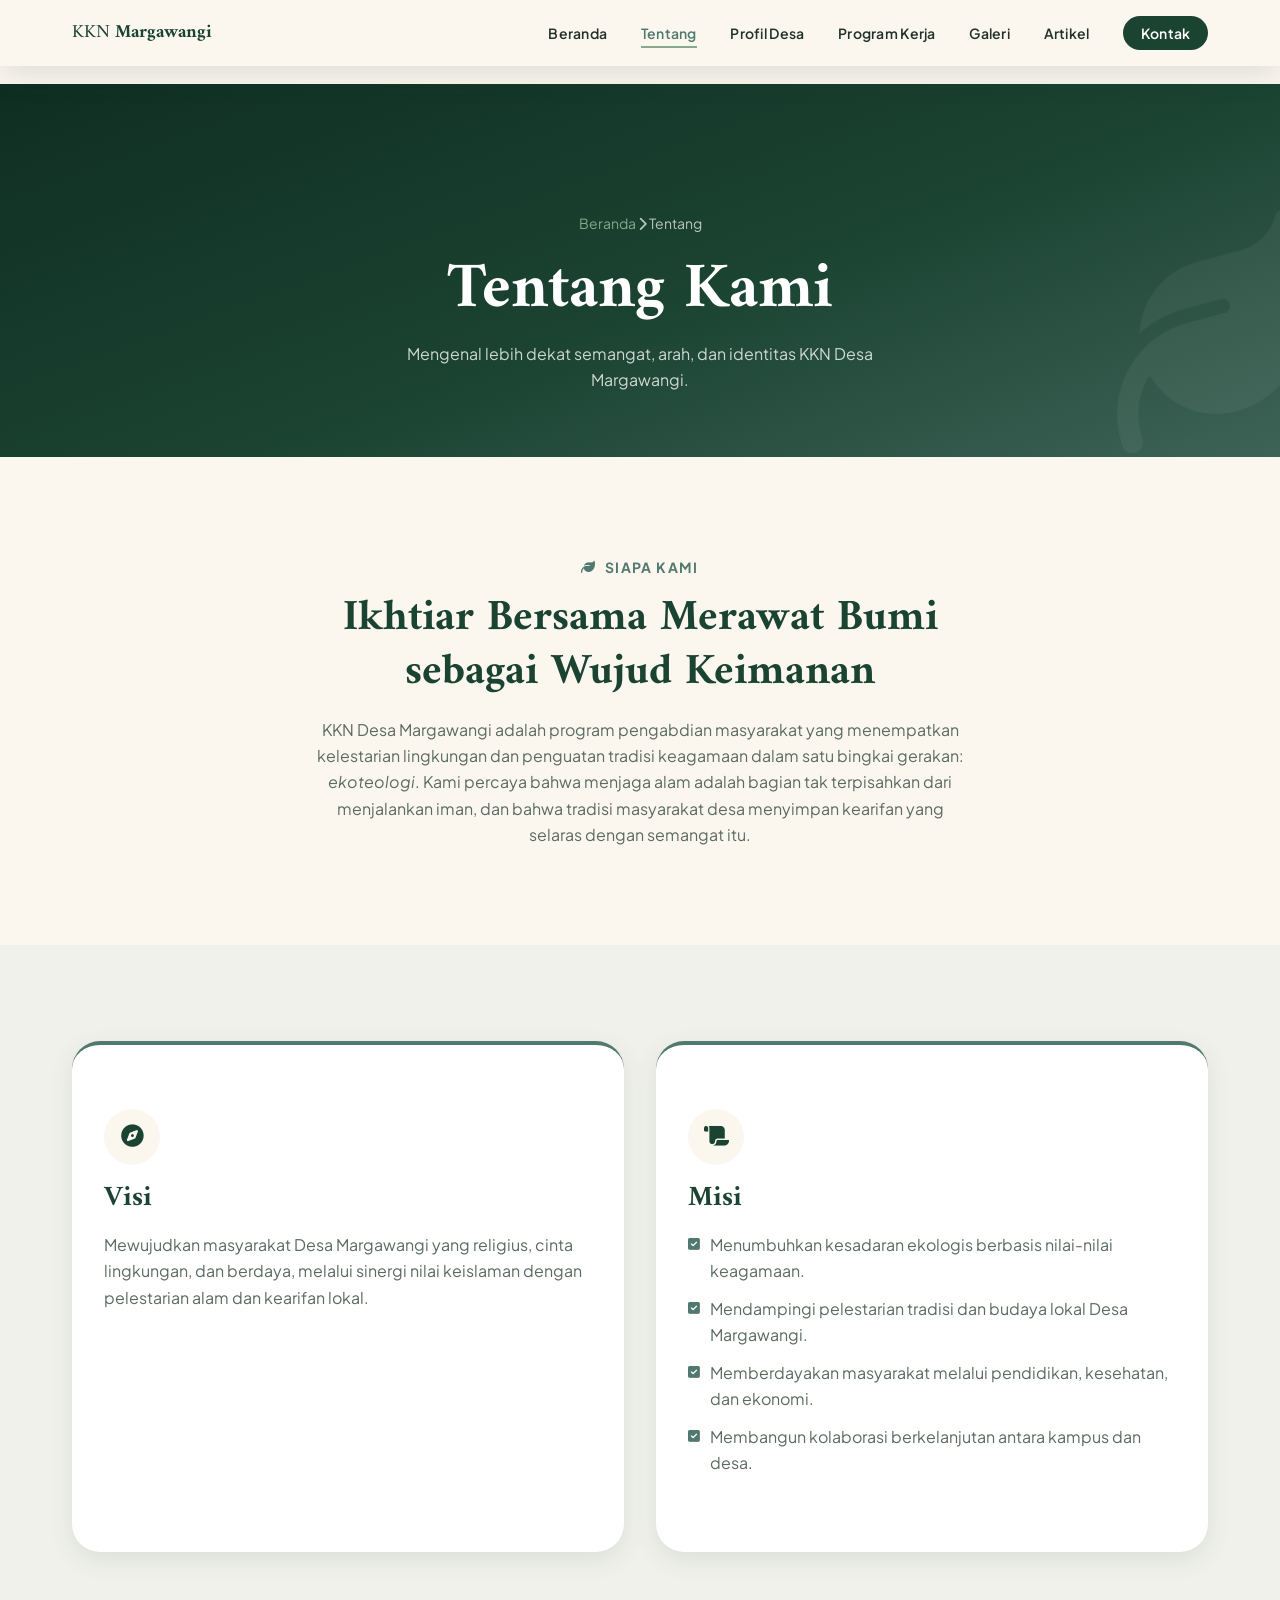
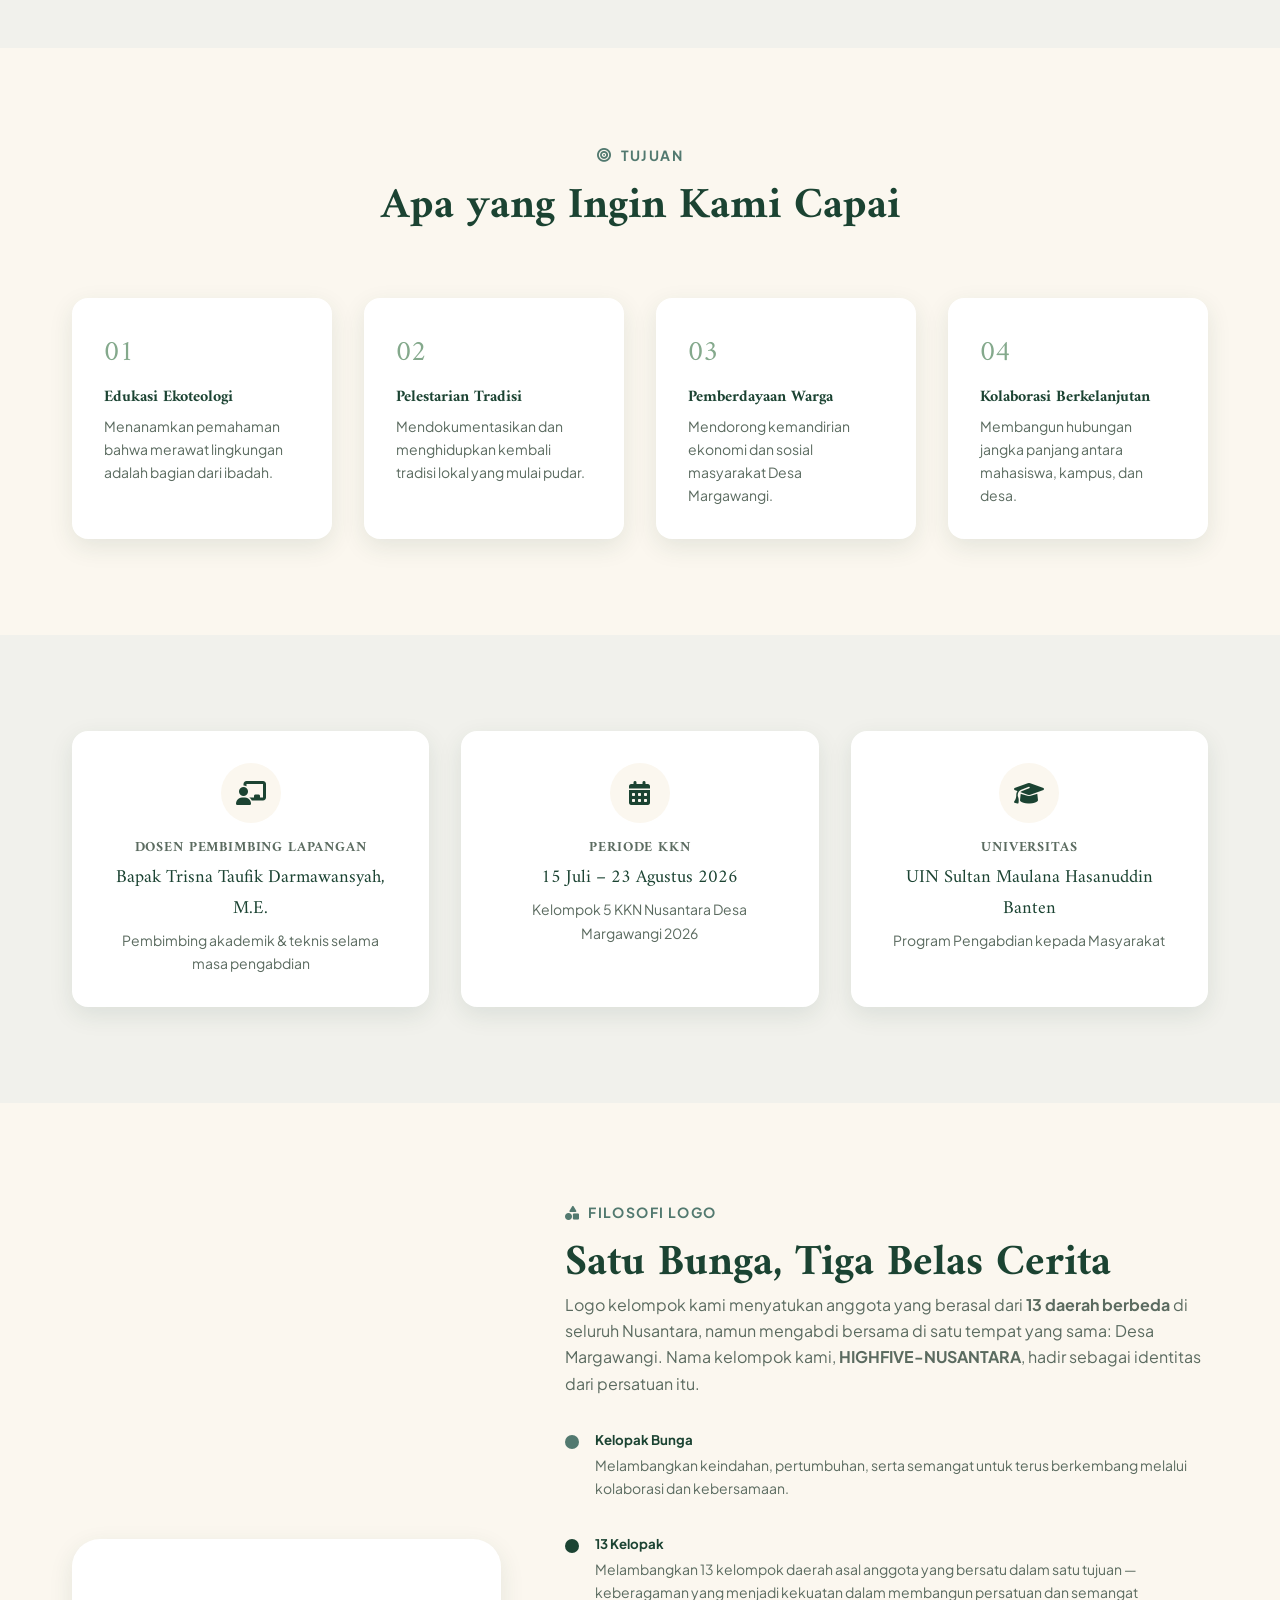
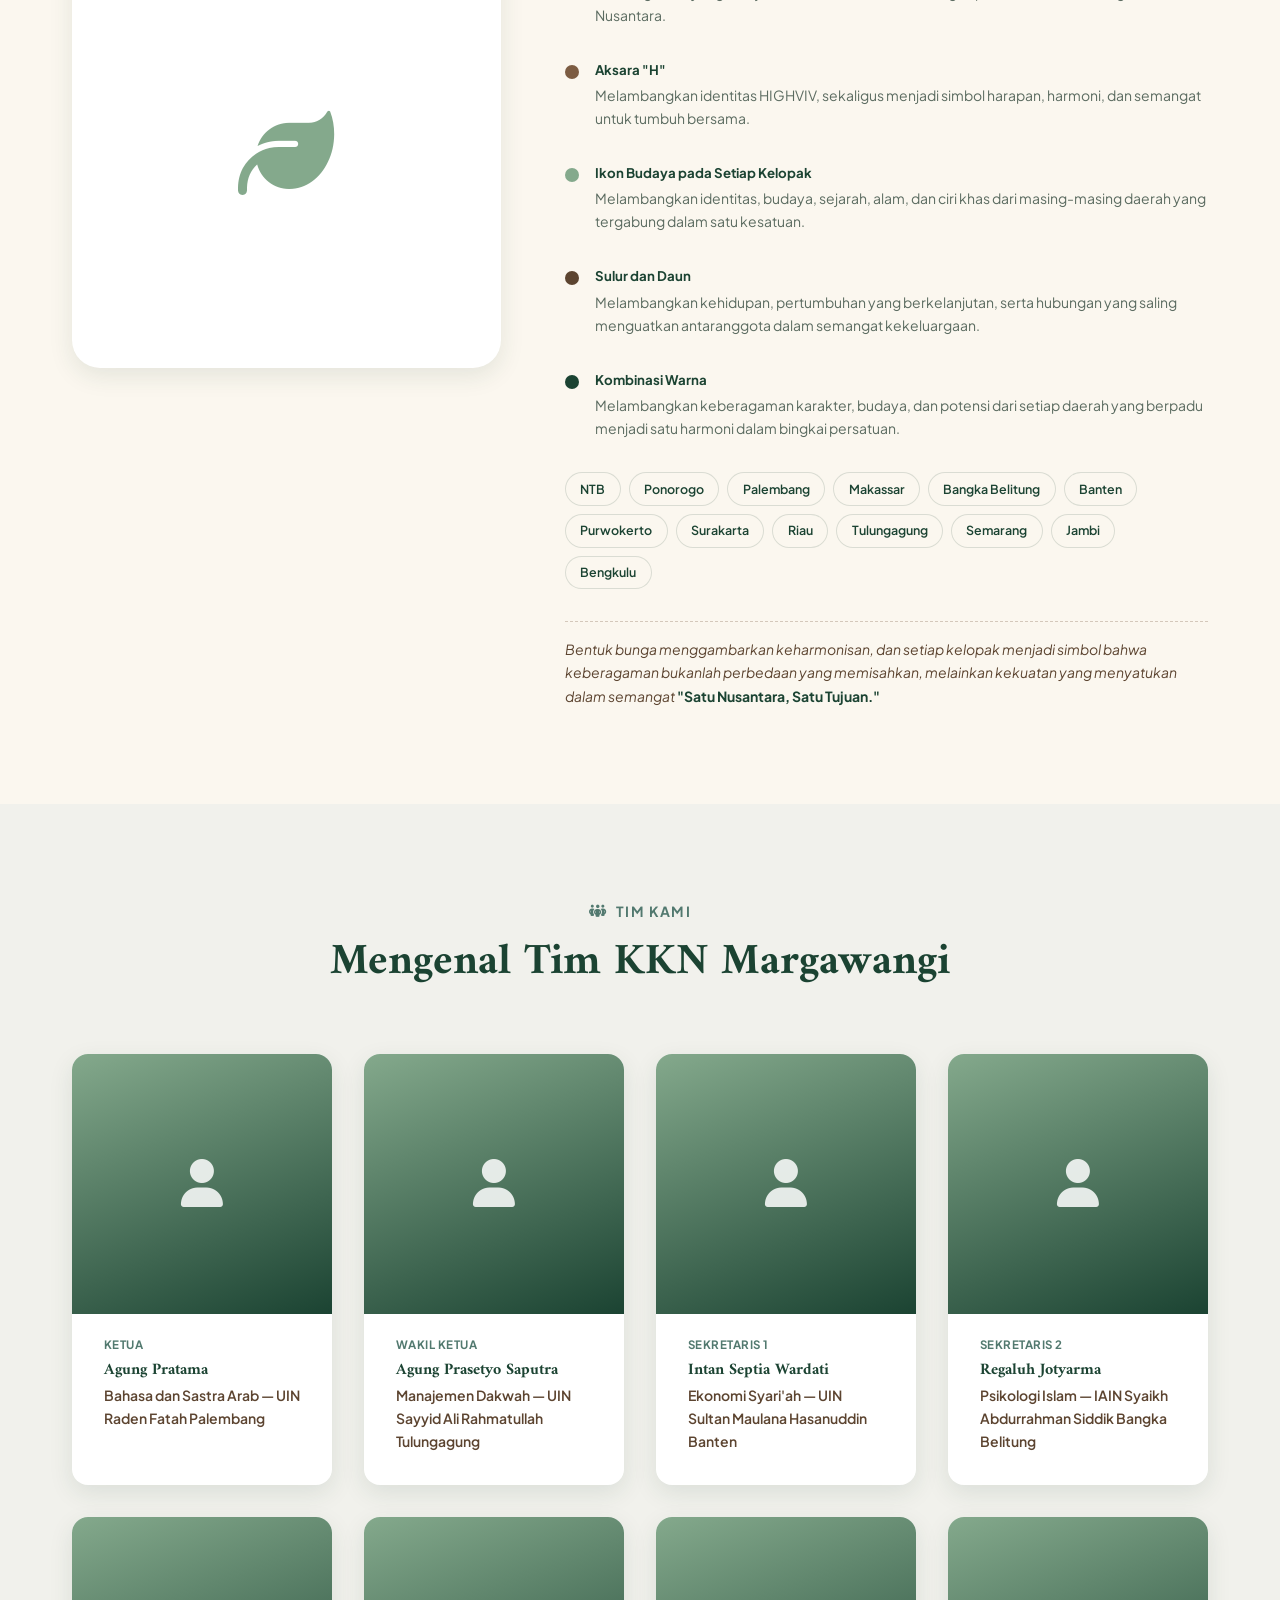
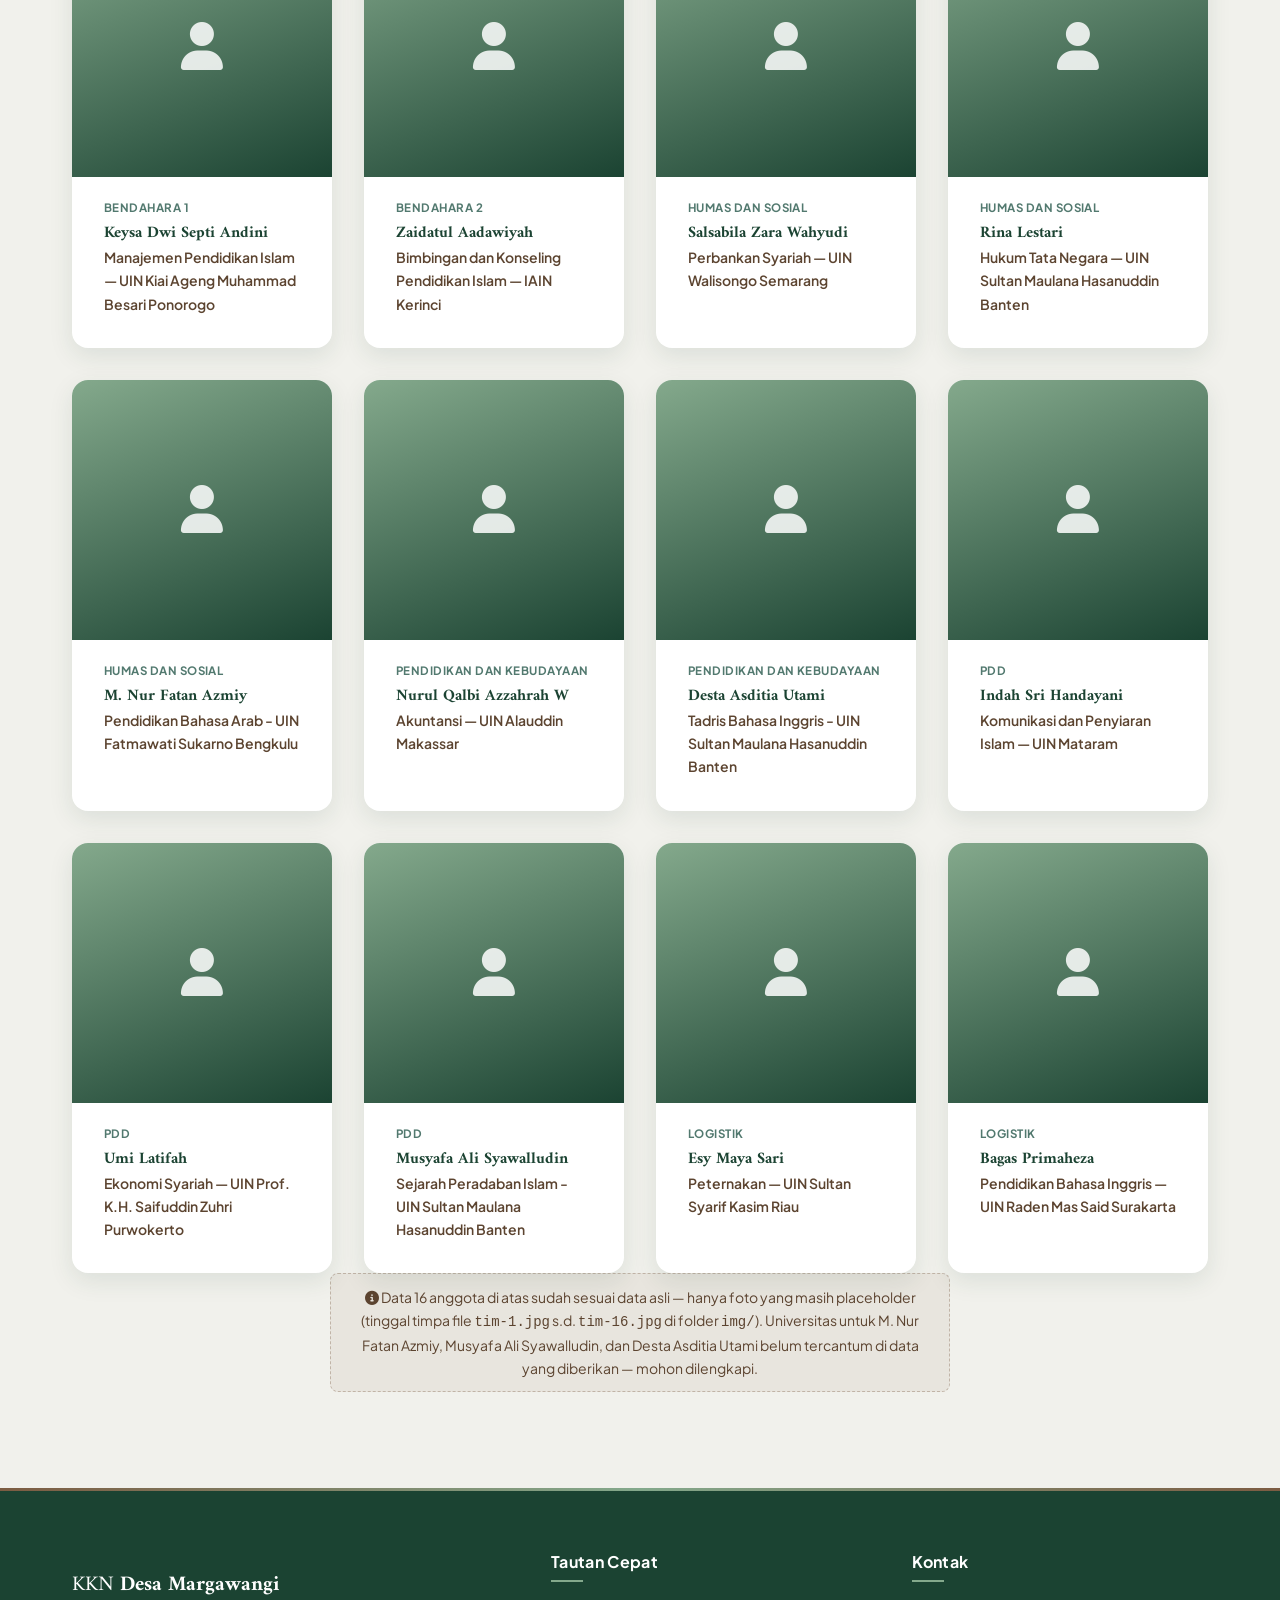
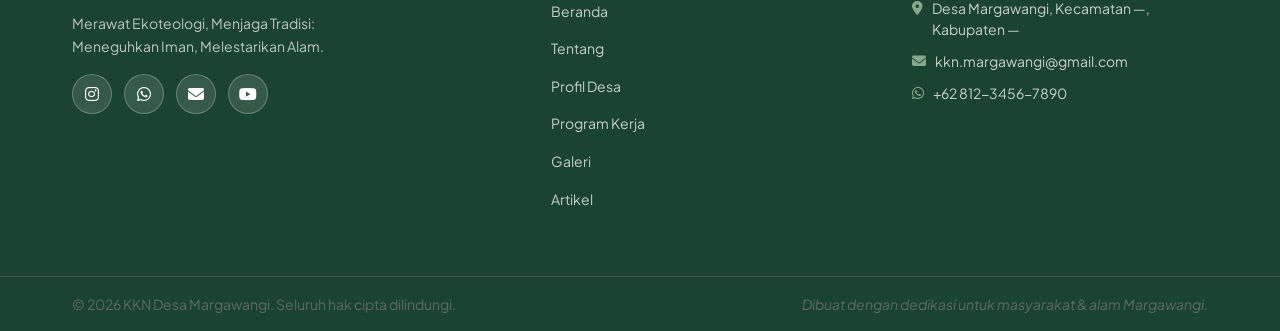
==== about.html @ 8a96709f "Update about.html" ====
<!DOCTYPE html>
<html lang="id">
<head>
  <meta charset="UTF-8">
  <meta name="viewport" content="width=device-width, initial-scale=1.0">
  <title>Tentang Kami | KKN Desa Margawangi</title>
  <meta name="description" content="Visi, misi, tujuan, dosen pembimbing, dan filosofi logo KKN Desa Margawangi.">

  <meta name="robots" content="index, follow">
  <link rel="canonical" href="https://username.github.io/kkn-margawangi/about.html">

  <!-- Open Graph / Facebook -->
  <meta property="og:type" content="website">
  <meta property="og:url" content="https://username.github.io/kkn-margawangi/about.html">
  <meta property="og:title" content="Tentang Kami | KKN Desa Margawangi">
  <meta property="og:description" content="Visi, misi, tujuan, dosen pembimbing, dan filosofi logo KKN Desa Margawangi.">
  <meta property="og:image" content="https://username.github.io/kkn-margawangi/img/hero-bg.jpg">
  <meta property="og:locale" content="id_ID">

  <!-- Twitter Card -->
  <meta name="twitter:card" content="summary_large_image">
  <meta name="twitter:title" content="Tentang Kami | KKN Desa Margawangi">
  <meta name="twitter:description" content="Visi, misi, tujuan, dosen pembimbing, dan filosofi logo KKN Desa Margawangi.">
  <meta name="twitter:image" content="https://username.github.io/kkn-margawangi/img/hero-bg.jpg">

  <link rel="icon" type="image/png" href="img/favicon.png">

  <!-- Google Fonts -->
  <link rel="preconnect" href="https://fonts.googleapis.com">
  <link rel="preconnect" href="https://fonts.gstatic.com" crossorigin>
  <link href="https://fonts.googleapis.com/css2?family=Amiri:ital,wght@0,400;0,700;1,400&family=Plus+Jakarta+Sans:wght@400;500;600;700;800&display=swap" rel="stylesheet">

  <!-- Font Awesome -->
  <link rel="stylesheet" href="https://cdnjs.cloudflare.com/ajax/libs/font-awesome/6.5.1/css/all.min.css">

  <!-- Stylesheet Utama -->
  <link rel="stylesheet" href="css/style.css">
  <link rel="stylesheet" href="css/responsive.css">
  <link rel="stylesheet" href="css/animation.css">
</head>
<body>

  <!-- Progress bar tipis di bagian atas, menunjukkan posisi scroll -->
  <div id="scrollProgress"></div>

  <a href="#main-content" class="skip-link">Lewati ke konten utama</a>

  <!-- Preloader: tampil sesaat saat halaman pertama kali dimuat -->
  <div id="preloader" class="preloader" aria-hidden="true">
    <span class="preloader-leaf"><i class="fa-solid fa-leaf" aria-hidden="true"></i></span>
  </div>

    <header id="navbar" class="navbar">
    <div class="container navbar-inner">

      <a href="index.html" class="navbar-brand" aria-label="Beranda KKN Desa Margawangi">
        <img src="img/logo-kkn.png" alt="" class="navbar-logo" onerror="this.style.display='none'">
        <span class="navbar-brand-text">KKN <strong>Margawangi</strong></span>
      </a>

      <nav class="navbar-nav" id="navbarNav" aria-label="Navigasi utama">
        <ul>
          <li><a href="index.html" class="nav-link" data-page="index">Beranda</a></li>
          <li><a href="about.html" class="nav-link" data-page="about">Tentang</a></li>
          <li><a href="profile-desa.html" class="nav-link" data-page="profile-desa">Profil Desa</a></li>
          <li><a href="program-kerja.html" class="nav-link" data-page="program-kerja">Program Kerja</a></li>
          <li><a href="galeri.html" class="nav-link" data-page="galeri">Galeri</a></li>
          <li><a href="artikel.html" class="nav-link" data-page="artikel">Artikel</a></li>
          <li><a href="kontak.html" class="nav-link nav-link-cta" data-page="kontak">Kontak</a></li>
        </ul>
      </nav>

      <button class="navbar-toggle" id="navbarToggle" aria-label="Buka menu navigasi" aria-expanded="false" aria-controls="navbarNav">
        <span></span><span></span><span></span>
      </button>

    </div>
  </header>

  <main class="site-main" id="main-content">

    <!-- ===================================================== -->
    <!-- PAGE BANNER                                            -->
    <!-- ===================================================== -->
    <section class="page-banner">
      <div class="container">
        <p class="page-breadcrumb anim-fade-in">
          <a href="index.html">Beranda</a> <i class="fa-solid fa-chevron-right" aria-hidden="true"></i> Tentang
        </p>
        <h1 class="page-title anim-slide-up delay-1">Tentang Kami</h1>
        <p class="page-subtitle anim-slide-up delay-2">
          Mengenal lebih dekat semangat, arah, dan identitas KKN Desa Margawangi.
        </p>
      </div>
    </section>

    <!-- ===================================================== -->
    <!-- PENGANTAR                                              -->
    <!-- ===================================================== -->
    <section class="about-intro">
      <div class="container about-intro-inner">
        <p class="eyebrow anim-fade-in"><i class="fa-solid fa-leaf" aria-hidden="true"></i> Siapa Kami</p>
        <h2 class="anim-slide-up delay-1">
          Ikhtiar Bersama Merawat Bumi sebagai Wujud Keimanan
        </h2>
        <p class="anim-slide-up delay-2">
          KKN Desa Margawangi adalah program pengabdian masyarakat yang menempatkan
          kelestarian lingkungan dan penguatan tradisi keagamaan dalam satu bingkai
          gerakan: <em>ekoteologi</em>. Kami percaya bahwa menjaga alam adalah bagian
          tak terpisahkan dari menjalankan iman, dan bahwa tradisi masyarakat desa
          menyimpan kearifan yang selaras dengan semangat itu.
        </p>
      </div>
    </section>

    <!-- ===================================================== -->
    <!-- VISI & MISI                                            -->
    <!-- ===================================================== -->
    <section class="section-alt">
      <div class="container">
        <div class="vismi-grid">

          <article class="vismi-card anim-slide-up">
            <div class="vismi-icon"><i class="fa-solid fa-compass" aria-hidden="true"></i></div>
            <h3>Visi</h3>
            <p>
              Mewujudkan masyarakat Desa Margawangi yang religius, cinta lingkungan,
              dan berdaya, melalui sinergi nilai keislaman dengan pelestarian alam
              dan kearifan lokal.
            </p>
          </article>

          <article class="vismi-card anim-slide-up delay-1">
            <div class="vismi-icon"><i class="fa-solid fa-scroll" aria-hidden="true"></i></div>
            <h3>Misi</h3>
            <ul class="vismi-list">
              <li>Menumbuhkan kesadaran ekologis berbasis nilai-nilai keagamaan.</li>
              <li>Mendampingi pelestarian tradisi dan budaya lokal Desa Margawangi.</li>
              <li>Memberdayakan masyarakat melalui pendidikan, kesehatan, dan ekonomi.</li>
              <li>Membangun kolaborasi berkelanjutan antara kampus dan desa.</li>
            </ul>
          </article>

        </div>
      </div>
    </section>

    <!-- ===================================================== -->
    <!-- TUJUAN                                                 -->
    <!-- ===================================================== -->
    <section>
      <div class="container">
        <p class="eyebrow anim-fade-in center"><i class="fa-solid fa-bullseye" aria-hidden="true"></i> Tujuan</p>
        <h2 class="section-title-center anim-slide-up delay-1">Apa yang Ingin Kami Capai</h2>

        <div class="tujuan-grid">
          <div class="tujuan-card anim-slide-up">
            <span class="tujuan-number">01</span>
            <h4>Edukasi Ekoteologi</h4>
            <p>Menanamkan pemahaman bahwa merawat lingkungan adalah bagian dari ibadah.</p>
          </div>
          <div class="tujuan-card anim-slide-up delay-1">
            <span class="tujuan-number">02</span>
            <h4>Pelestarian Tradisi</h4>
            <p>Mendokumentasikan dan menghidupkan kembali tradisi lokal yang mulai pudar.</p>
          </div>
          <div class="tujuan-card anim-slide-up delay-2">
            <span class="tujuan-number">03</span>
            <h4>Pemberdayaan Warga</h4>
            <p>Mendorong kemandirian ekonomi dan sosial masyarakat Desa Margawangi.</p>
          </div>
          <div class="tujuan-card anim-slide-up delay-3">
            <span class="tujuan-number">04</span>
            <h4>Kolaborasi Berkelanjutan</h4>
            <p>Membangun hubungan jangka panjang antara mahasiswa, kampus, dan desa.</p>
          </div>
        </div>
      </div>
    </section>

    <!-- ===================================================== -->
    <!-- INFO: DOSEN PEMBIMBING, PERIODE, UNIVERSITAS           -->
    <!-- ===================================================== -->
    <section class="section-alt">
      <div class="container">
        <div class="info-grid">

          <div class="info-card anim-slide-up">
            <div class="info-icon"><i class="fa-solid fa-chalkboard-user" aria-hidden="true"></i></div>
            <h4>Dosen Pembimbing Lapangan</h4>
            <p class="info-value">Bapak Trisna Taufik Darmawansyah, M.E.</p>
            <p class="info-caption">Pembimbing akademik &amp; teknis selama masa pengabdian</p>
          </div>

          <div class="info-card anim-slide-up delay-1">
            <div class="info-icon"><i class="fa-solid fa-calendar-days" aria-hidden="true"></i></div>
            <h4>Periode KKN</h4>
            <p class="info-value">15 Juli – 23 Agustus 2026</p>
            <p class="info-caption">Kelompok 5 KKN Nusantara Desa Margawangi 2026</p>
          </div>

          <div class="info-card anim-slide-up delay-2">
            <div class="info-icon"><i class="fa-solid fa-graduation-cap" aria-hidden="true"></i></div>
            <h4>Universitas</h4>
            <p class="info-value">UIN Sultan Maulana Hasanuddin Banten</p>
            <p class="info-caption">Program Pengabdian kepada Masyarakat</p>
          </div>

        </div>
      </div>
    </section>

    <!-- ===================================================== -->
    <!-- FILOSOFI LOGO                                          -->
    <!-- ===================================================== -->
    <section class="logo-philosophy">
      <div class="container logo-philosophy-inner">

        <div class="logo-philosophy-image anim-slide-right">
          <img src="img/logo-kkn.png" alt="Logo HIGHVIV — KKN Desa Margawangi" loading="lazy" decoding="async" onerror="this.parentElement.classList.add('logo-fallback')">
        </div>

        <div class="logo-philosophy-text anim-slide-left">
          <p class="eyebrow"><i class="fa-solid fa-shapes" aria-hidden="true"></i> Filosofi Logo</p>
          <h2>Satu Bunga, Tiga Belas Cerita</h2>
          <p>
            Logo kelompok kami menyatukan anggota yang berasal dari <strong>13 daerah berbeda</strong>
            di seluruh Nusantara, namun mengabdi bersama di satu tempat yang sama: Desa Margawangi.
            Nama kelompok kami, <strong>HIGHFIVE-NUSANTARA</strong>, hadir sebagai identitas dari persatuan itu.
          </p>

          <ul class="philosophy-list">
            <li>
              <span class="philosophy-dot" style="background-color:var(--color-leaf-green)"></span>
              <div>
                <h5>Kelopak Bunga</h5>
                <p>Melambangkan keindahan, pertumbuhan, serta semangat untuk terus berkembang melalui kolaborasi dan kebersamaan.</p>
              </div>
            </li>
            <li>
              <span class="philosophy-dot" style="background-color:var(--color-dark-green)"></span>
              <div>
                <h5>13 Kelopak</h5>
                <p>Melambangkan 13 kelompok daerah asal anggota yang bersatu dalam satu tujuan — keberagaman yang menjadi kekuatan dalam membangun persatuan dan semangat Nusantara.</p>
              </div>
            </li>
            <li>
              <span class="philosophy-dot" style="background-color:var(--color-wood-brown)"></span>
              <div>
                <h5>Aksara "H"</h5>
                <p>Melambangkan identitas HIGHVIV, sekaligus menjadi simbol harapan, harmoni, dan semangat untuk tumbuh bersama.</p>
              </div>
            </li>
            <li>
              <span class="philosophy-dot" style="background-color:var(--color-leaf-green-light)"></span>
              <div>
                <h5>Ikon Budaya pada Setiap Kelopak</h5>
                <p>Melambangkan identitas, budaya, sejarah, alam, dan ciri khas dari masing-masing daerah yang tergabung dalam satu kesatuan.</p>
              </div>
            </li>
            <li>
              <span class="philosophy-dot" style="background-color:var(--color-wood-brown-dark)"></span>
              <div>
                <h5>Sulur dan Daun</h5>
                <p>Melambangkan kehidupan, pertumbuhan yang berkelanjutan, serta hubungan yang saling menguatkan antaranggota dalam semangat kekeluargaan.</p>
              </div>
            </li>
            <li>
              <span class="philosophy-dot" style="background-color:var(--color-dark-green)"></span>
              <div>
                <h5>Kombinasi Warna</h5>
                <p>Melambangkan keberagaman karakter, budaya, dan potensi dari setiap daerah yang berpadu menjadi satu harmoni dalam bingkai persatuan.</p>
              </div>
            </li>
          </ul>

          <div class="origin-tags">
            <span class="origin-tag">NTB</span>
            <span class="origin-tag">Ponorogo</span>
            <span class="origin-tag">Palembang</span>
            <span class="origin-tag">Makassar</span>
            <span class="origin-tag">Bangka Belitung</span>
            <span class="origin-tag">Banten</span>
            <span class="origin-tag">Purwokerto</span>
            <span class="origin-tag">Surakarta</span>
            <span class="origin-tag">Riau</span>
            <span class="origin-tag">Tulungagung</span>
            <span class="origin-tag">Semarang</span>
            <span class="origin-tag">Jambi</span>
            <span class="origin-tag">Bengkulu</span>
          </div>

          <p class="philosophy-closing">
            Bentuk bunga menggambarkan keharmonisan, dan setiap kelopak menjadi simbol bahwa
            keberagaman bukanlah perbedaan yang memisahkan, melainkan kekuatan yang menyatukan
            dalam semangat <em>"Satu Nusantara, Satu Tujuan."</em>
          </p>
        </div>

      </div>
    </section>

    <!-- ===================================================== -->
    <!-- TIM KKN                                                -->
    <!-- ===================================================== -->
    <section class="section-alt">
      <div class="container">
        <p class="eyebrow center anim-fade-in"><i class="fa-solid fa-people-group" aria-hidden="true"></i> Tim Kami</p>
        <h2 class="section-title-center anim-slide-up delay-1">Mengenal Tim KKN Margawangi</h2>

        <div class="team-grid">

          <div class="team-card anim-slide-up">
            <div class="team-photo img-fallback">
              <img src="img/tim-1.jpg" alt="Agung Pratama" loading="lazy" decoding="async" onerror="this.parentElement.classList.add('img-fallback')">
              <div class="team-overlay">
                <div class="team-social">
                  <a href="https://instagram.com/prtm2_" target="_blank" rel="noopener" aria-label="Instagram Agung Pratama"><i class="fa-brands fa-instagram" aria-hidden="true"></i></a>
                  <a href="https://www.linkedin.com/in/agung-pratama-a5104a30b?utm_source=share_via&utm_content=profile&utm_medium=member_android" target="_blank" rel="noopener" aria-label="LinkedIn Agung Pratama"><i class="fa-brands fa-linkedin-in" aria-hidden="true"></i></a>
                </div>
              </div>
            </div>
            <div class="team-info">
              <span class="team-division">Ketua</span>
              <h4>Agung Pratama</h4>
              <p class="team-prodi">Bahasa dan Sastra Arab — UIN Raden Fatah Palembang</p>
            </div>
          </div>

          <div class="team-card anim-slide-up delay-1">
            <div class="team-photo img-fallback">
              <img src="img/tim-2.jpg" alt="Agung Prasetyo Saputra" loading="lazy" decoding="async" onerror="this.parentElement.classList.add('img-fallback')">
              <div class="team-overlay">
                <div class="team-social">
                  <a href="https://www.instagram.com/agung.saputraaa_" target="_blank" rel="noopener" aria-label="Instagram Agung Prasetyo Saputra"><i class="fa-brands fa-instagram" aria-hidden="true"></i></a>
                </div>
              </div>
            </div>
            <div class="team-info">
              <span class="team-division">Wakil Ketua</span>
              <h4>Agung Prasetyo Saputra</h4>
              <p class="team-prodi">Manajemen Dakwah — UIN Sayyid Ali Rahmatullah Tulungagung</p>
            </div>
          </div>

          <div class="team-card anim-slide-up delay-2">
            <div class="team-photo img-fallback">
              <img src="img/tim-3.jpg" alt="Intan Septia Wardati" loading="lazy" decoding="async" onerror="this.parentElement.classList.add('img-fallback')">
              <div class="team-overlay">
                <div class="team-social">
                  <a href="https://www.instagram.com/wrdt_spp" target="_blank" rel="noopener" aria-label="Instagram Intan Septia Wardati"><i class="fa-brands fa-instagram" aria-hidden="true"></i></a>
                  <a href="https://www.linkedin.com/in/intan-septia-wardati-066b572a2?utm_source=share_via&utm_content=profile&utm_medium=member_android" target="_blank" rel="noopener" aria-label="LinkedIn Intan Septia Wardati"><i class="fa-brands fa-linkedin-in" aria-hidden="true"></i></a>
                </div>
              </div>
            </div>
            <div class="team-info">
              <span class="team-division">Sekretaris 1</span>
              <h4>Intan Septia Wardati</h4>
              <p class="team-prodi">Ekonomi Syari&#39;ah — UIN Sultan Maulana Hasanuddin Banten</p>
            </div>
          </div>

          <div class="team-card anim-slide-up delay-3">
            <div class="team-photo img-fallback">
              <img src="img/tim-4.jpg" alt="Regaluh Jotyarma" loading="lazy" decoding="async" onerror="this.parentElement.classList.add('img-fallback')">
              <div class="team-overlay">
                <div class="team-social">
                  <a href="https://instagram.com/regaaluh_" target="_blank" rel="noopener" aria-label="Instagram Regaluh Jotyarma"><i class="fa-brands fa-instagram" aria-hidden="true"></i></a>
                </div>
              </div>
            </div>
            <div class="team-info">
              <span class="team-division">Sekretaris 2</span>
              <h4>Regaluh Jotyarma</h4>
              <p class="team-prodi">Psikologi Islam — IAIN Syaikh Abdurrahman Siddik Bangka Belitung</p>
            </div>
          </div>

          <div class="team-card anim-slide-up delay-4">
            <div class="team-photo img-fallback">
              <img src="img/tim-5.jpg" alt="Keysa Dwi Septi Andini" loading="lazy" decoding="async" onerror="this.parentElement.classList.add('img-fallback')">
              <div class="team-overlay">
                <div class="team-social">
                  <a href="https://www.instagram.com/keysa_dwi" target="_blank" rel="noopener" aria-label="Instagram Keysa Dwi Septi Andini"><i class="fa-brands fa-instagram" aria-hidden="true"></i></a>
                </div>
              </div>
            </div>
            <div class="team-info">
              <span class="team-division">Bendahara 1</span>
              <h4>Keysa Dwi Septi Andini</h4>
              <p class="team-prodi">Manajemen Pendidikan Islam — UIN Kiai Ageng Muhammad Besari Ponorogo</p>
            </div>
          </div>

          <div class="team-card anim-slide-up delay-5">
            <div class="team-photo img-fallback">
              <img src="img/tim-6.jpg" alt="Zaidatul Aadawiyah" loading="lazy" decoding="async" onerror="this.parentElement.classList.add('img-fallback')">
              <div class="team-overlay">
                <div class="team-social">
                  <a href="https://www.instagram.com/zai_adwy" target="_blank" rel="noopener" aria-label="Instagram Zaidatul Aadawiyah"><i class="fa-brands fa-instagram" aria-hidden="true"></i></a>
                </div>
              </div>
            </div>
            <div class="team-info">
              <span class="team-division">Bendahara 2</span>
              <h4>Zaidatul Aadawiyah</h4>
              <p class="team-prodi">Bimbingan dan Konseling Pendidikan Islam — IAIN Kerinci</p>
            </div>
          </div>

          <div class="team-card anim-slide-up">
            <div class="team-photo img-fallback">
              <img src="img/tim-7.jpg" alt="Salsabila Zara Wahyudi" loading="lazy" decoding="async" onerror="this.parentElement.classList.add('img-fallback')">
              <div class="team-overlay">
                <div class="team-social">
                  <a href="https://www.instagram.com/salsbl__zaara" target="_blank" rel="noopener" aria-label="Instagram Salsabila Zara Wahyudi"><i class="fa-brands fa-instagram" aria-hidden="true"></i></a>
                </div>
              </div>
            </div>
            <div class="team-info">
              <span class="team-division">Humas dan Sosial</span>
              <h4>Salsabila Zara Wahyudi</h4>
              <p class="team-prodi">Perbankan Syariah — UIN Walisongo Semarang</p>
            </div>
          </div>

          <div class="team-card anim-slide-up delay-1">
            <div class="team-photo img-fallback">
              <img src="img/tim-8.jpg" alt="Rina Lestari" loading="lazy" decoding="async" onerror="this.parentElement.classList.add('img-fallback')">
              <div class="team-overlay">
                <div class="team-social">
                  <a href="https://www.instagram.com/_rlestarii" target="_blank" rel="noopener" aria-label="Instagram Rina Lestari"><i class="fa-brands fa-instagram" aria-hidden="true"></i></a>
                </div>
              </div>
            </div>
            <div class="team-info">
              <span class="team-division">Humas dan Sosial</span>
              <h4>Rina Lestari</h4>
              <p class="team-prodi">Hukum Tata Negara — UIN Sultan Maulana Hasanuddin Banten</p>
            </div>
          </div>

          <div class="team-card anim-slide-up delay-2">
            <div class="team-photo img-fallback">
              <img src="img/tim-9.jpg" alt="M. Nur Fatan Azmiy" loading="lazy" decoding="async" onerror="this.parentElement.classList.add('img-fallback')">
              <div class="team-overlay">
                <div class="team-social">
                  <a href="https://www.instagram.com/azmiyyoungs_" target="_blank" rel="noopener" aria-label="Instagram M. Nur Fatan Azmiy"><i class="fa-brands fa-instagram" aria-hidden="true"></i></a>
                </div>
              </div>
            </div>
            <div class="team-info">
              <span class="team-division">Humas dan Sosial</span>
              <h4>M. Nur Fatan Azmiy</h4>
              <p class="team-prodi">Pendidikan Bahasa Arab - UIN Fatmawati Sukarno Bengkulu</span></p>
            </div>
          </div>

          <div class="team-card anim-slide-up delay-3">
            <div class="team-photo img-fallback">
              <img src="img/tim-10.jpg" alt="Nurul Qalbi Azzahrah W" loading="lazy" decoding="async" onerror="this.parentElement.classList.add('img-fallback')">
              <div class="team-overlay">
                <div class="team-social">
                  <a href="https://www.instagram.com/nurulqalbiazh" target="_blank" rel="noopener" aria-label="Instagram Nurul Qalbi Azzahrah W"><i class="fa-brands fa-instagram" aria-hidden="true"></i></a>
                </div>
              </div>
            </div>
            <div class="team-info">
              <span class="team-division">Pendidikan dan Kebudayaan</span>
              <h4>Nurul Qalbi Azzahrah W</h4>
              <p class="team-prodi">Akuntansi — UIN Alauddin Makassar</p>
            </div>
          </div>

          <div class="team-card anim-slide-up delay-4">
            <div class="team-photo img-fallback">
              <img src="img/tim-11.jpg" alt="Desta Asditia Utami" loading="lazy" decoding="async" onerror="this.parentElement.classList.add('img-fallback')">
              <div class="team-overlay">
                <div class="team-social">
                  <a href="https://www.instagram.com/dstaasdtiaa_" target="_blank" rel="noopener" aria-label="Instagram Desta Asditia Utami"><i class="fa-brands fa-instagram" aria-hidden="true"></i></a>
                </div>
              </div>
            </div>
            <div class="team-info">
              <span class="team-division">Pendidikan dan Kebudayaan</span>
              <h4>Desta Asditia Utami</h4>
              <p class="team-prodi">Tadris Bahasa Inggris - UIN Sultan Maulana Hasanuddin Banten</span></p>
            </div>
          </div>

          <div class="team-card anim-slide-up delay-5">
            <div class="team-photo img-fallback">
              <img src="img/tim-12.jpg" alt="Indah Sri Handayani" loading="lazy" decoding="async" onerror="this.parentElement.classList.add('img-fallback')">
              <div class="team-overlay">
                <div class="team-social">
                  <a href="https://www.instagram.com/1ndahh_nya" target="_blank" rel="noopener" aria-label="Instagram Indah Sri Handayani"><i class="fa-brands fa-instagram" aria-hidden="true"></i></a>
                </div>
              </div>
            </div>
            <div class="team-info">
              <span class="team-division">PDD</span>
              <h4>Indah Sri Handayani</h4>
              <p class="team-prodi">Komunikasi dan Penyiaran Islam — UIN Mataram</p>
            </div>
          </div>

          <div class="team-card anim-slide-up">
            <div class="team-photo img-fallback">
              <img src="img/tim-13.jpg" alt="Umi Latifah" loading="lazy" decoding="async" onerror="this.parentElement.classList.add('img-fallback')">
              <div class="team-overlay">
                <div class="team-social">
                  <a href="https://www.instagram.com/umiceriaa" target="_blank" rel="noopener" aria-label="Instagram Umi Latifah"><i class="fa-brands fa-instagram" aria-hidden="true"></i></a>
                </div>
              </div>
            </div>
            <div class="team-info">
              <span class="team-division">PDD</span>
              <h4>Umi Latifah</h4>
              <p class="team-prodi">Ekonomi Syariah — UIN Prof. K.H. Saifuddin Zuhri Purwokerto</p>
            </div>
          </div>

          <div class="team-card anim-slide-up delay-1">
            <div class="team-photo img-fallback">
              <img src="img/tim-14.jpg" alt="Musyafa Ali Syawalludin" loading="lazy" decoding="async" onerror="this.parentElement.classList.add('img-fallback')">
              <div class="team-overlay">
                <div class="team-social">
                  <a href="https://instagram.com/musyafaalii" target="_blank" rel="noopener" aria-label="Instagram Musyafa Ali Syawalludin"><i class="fa-brands fa-instagram" aria-hidden="true"></i></a>
                </div>
              </div>
            </div>
            <div class="team-info">
              <span class="team-division">PDD</span>
              <h4>Musyafa Ali Syawalludin</h4>
              <p class="team-prodi">Sejarah Peradaban Islam - UIN Sultan Maulana Hasanuddin Banten</p>
            </div>
          </div>

          <div class="team-card anim-slide-up delay-2">
            <div class="team-photo img-fallback">
              <img src="img/tim-15.jpg" alt="Esy Maya Sari" loading="lazy" decoding="async" onerror="this.parentElement.classList.add('img-fallback')">
              <div class="team-overlay">
                <div class="team-social">
                  <a href="https://www.instagram.com/esymaya_" target="_blank" rel="noopener" aria-label="Instagram Esy Maya Sari"><i class="fa-brands fa-instagram" aria-hidden="true"></i></a>
                </div>
              </div>
            </div>
            <div class="team-info">
              <span class="team-division">Logistik</span>
              <h4>Esy Maya Sari</h4>
              <p class="team-prodi">Peternakan — UIN Sultan Syarif Kasim Riau</p>
            </div>
          </div>

          <div class="team-card anim-slide-up delay-3">
            <div class="team-photo img-fallback">
              <img src="img/tim-16.jpg" alt="Bagas Primaheza" loading="lazy" decoding="async" onerror="this.parentElement.classList.add('img-fallback')">
              <div class="team-overlay">
                <div class="team-social">
                  <a href="https://www.linkedin.com/in/bagas-primaheza-683b0a3a0?utm_source=share_via&utm_content=profile&utm_medium=member_android" target="_blank" rel="noopener" aria-label="LinkedIn Bagas Primaheza"><i class="fa-brands fa-linkedin-in" aria-hidden="true"></i></a>
                </div>
              </div>
            </div>
            <div class="team-info">
              <span class="team-division">Logistik</span>
              <h4>Bagas Primaheza</h4>
              <p class="team-prodi">Pendidikan Bahasa Inggris — UIN Raden Mas Said Surakarta</p>
            </div>
          </div>

        </div>

        <p class="text-note center">
          <i class="fa-solid fa-circle-info" aria-hidden="true"></i>
          Data 16 anggota di atas sudah sesuai data asli — hanya foto yang masih placeholder (tinggal timpa file <code>tim-1.jpg</code> s.d. <code>tim-16.jpg</code> di folder <code>img/</code>). Universitas untuk M. Nur Fatan Azmiy, Musyafa Ali Syawalludin, dan Desta Asditia Utami belum tercantum di data yang diberikan — mohon dilengkapi.
        </p>
      </div>
    </section>

  </main>

    <footer id="site-footer" class="site-footer">
    <div class="footer-top container">

      <div class="footer-brand">
        <div class="footer-brand-logos">
          <img src="img/logo-kkn.png" alt="" class="footer-logo" onerror="this.style.display='none'">
          <img src="img/logo-universitas.png" alt="" class="footer-logo" onerror="this.style.display='none'">
        </div>
        <p class="footer-brand-text">KKN <strong>Desa Margawangi</strong></p>
        <p class="footer-tagline">
          Merawat Ekoteologi, Menjaga Tradisi: Meneguhkan Iman, Melestarikan Alam.
        </p>
        <div class="footer-social">
          <a href="https://instagram.com/kkn.margawangi" target="_blank" rel="noopener" aria-label="Instagram KKN Margawangi">
            <i class="fa-brands fa-instagram" aria-hidden="true"></i>
          </a>
          <a href="https://wa.me/6281234567890" target="_blank" rel="noopener" aria-label="WhatsApp KKN Margawangi">
            <i class="fa-brands fa-whatsapp" aria-hidden="true"></i>
          </a>
          <a href="mailto:kkn.margawangi@gmail.com" aria-label="Email KKN Margawangi">
            <i class="fa-solid fa-envelope" aria-hidden="true"></i>
          </a>
          <a href="https://youtube.com/@kknmargawangi" target="_blank" rel="noopener" aria-label="YouTube KKN Margawangi">
            <i class="fa-brands fa-youtube" aria-hidden="true"></i>
          </a>
        </div>
      </div>

      <nav class="footer-links" aria-label="Tautan cepat">
        <h4>Tautan Cepat</h4>
        <ul>
          <li><a href="index.html">Beranda</a></li>
          <li><a href="about.html">Tentang</a></li>
          <li><a href="profile-desa.html">Profil Desa</a></li>
          <li><a href="program-kerja.html">Program Kerja</a></li>
          <li><a href="galeri.html">Galeri</a></li>
          <li><a href="artikel.html">Artikel</a></li>
        </ul>
      </nav>

      <div class="footer-contact">
        <h4>Kontak</h4>
        <ul>
          <li><i class="fa-solid fa-location-dot" aria-hidden="true"></i> Desa Margawangi, Kecamatan —, Kabupaten —</li>
          <li><i class="fa-solid fa-envelope" aria-hidden="true"></i> kkn.margawangi@gmail.com</li>
          <li><i class="fa-brands fa-whatsapp" aria-hidden="true"></i> +62 812-3456-7890</li>
        </ul>
      </div>

    </div>

    <div class="footer-bottom">
      <div class="container footer-bottom-inner">
        <p>&copy; <span id="currentYear"></span> KKN Desa Margawangi. Seluruh hak cipta dilindungi.</p>
        <p class="footer-credit">Dibuat dengan dedikasi untuk masyarakat &amp; alam Margawangi.</p>
      </div>
    </div>
  </footer>

  <button id="backToTop" aria-label="Kembali ke atas" title="Kembali ke atas">
    <i class="fa-solid fa-arrow-up"></i>
  </button>

  <script src="js/script.js"></script>
  <script src="js/gallery.js"></script>
  <script src="js/animation.js"></script>
</body>
</html>
---- css/style.css ----
/* =========================================================
   KKN DESA MARGAWANGI — STYLE.CSS (STYLESHEET UTAMA)
   Tema: "Merawat Ekoteologi, Menjaga Tradisi:
          Meneguhkan Iman, Melestarikan Alam"
   =========================================================
   Daftar Isi:
   1. Design Tokens (CSS Variables)
   2. CSS Reset & Base
   3. Tipografi Dasar
   4. Utilitas Umum (container, section, glassmorphism)
   5. Navbar (dasar — detail ditambahkan di tahap Navbar)
   6. Footer (dasar — detail ditambahkan di tahap Footer)
   7. Tombol Back To Top (dasar)
   8. Hero Section (Landing Page)
   9. Page Banner & Komponen Bersama
   10. Halaman Tentang
   11. Halaman Profil Desa
   12. Halaman Program Kerja
   13. Tim KKN
   14. Halaman Galeri & Lightbox
   15. Halaman Artikel
   16. Halaman Kontak
   17. Statistik (Animated Counter) & Preloader
   18. Aksesibilitas & Optimasi
   ========================================================= */

/* ---------------------------------------------------------
   1. DESIGN TOKENS
   Palet warna terinspirasi alam pedesaan & nuansa islami:
   hijau hutan yang teduh, coklat kayu yang hangat, dan
   cream lembut sebagai napas di antara elemen.
   --------------------------------------------------------- */
:root {
  /* Warna Utama */
  --color-dark-green: #1B4332;   /* Hijau Tua — jangkar warna, teks & elemen kuat */
  --color-leaf-green: #52796F;   /* Hijau Daun — aksen sekunder, hover, ikon */
  --color-leaf-green-light: #84A98C; /* variasi lebih terang untuk aksen halus */
  --color-wood-brown: #7C5C42;   /* Coklat Kayu — aksen hangat, garis, ornamen */
  --color-wood-brown-dark: #5C4430;

  /* Warna Netral */
  --color-cream: #FBF7EF;        /* Cream — latar lembut */
  --color-white: #FFFFFF;
  --color-light-gray: #F1F1EC;   /* Abu-abu muda — latar section alternatif */
  --color-text: #223228;         /* teks utama, hijau gelap keabuan agar tidak "hitam pekat" */
  --color-text-muted: #5B6B60;

  /* Gradasi & Overlay (dipakai pada Hero, kartu, dsb.) */
  --gradient-hero: linear-gradient(180deg, rgba(11, 33, 24, 0.55) 0%, rgba(11, 33, 24, 0.85) 100%);
  --glass-bg: rgba(255, 255, 255, 0.12);
  --glass-border: rgba(255, 255, 255, 0.25);
  --glass-blur: blur(12px);

  /* Tipografi */
  --font-heading: 'Amiri', 'Georgia', serif;
  --font-body: 'Plus Jakarta Sans', 'Segoe UI', sans-serif;

  /* Skala Ukuran Font (type scale) */
  --fs-h1: clamp(2.4rem, 5vw, 4.2rem);
  --fs-h2: clamp(1.9rem, 3.4vw, 2.8rem);
  --fs-h3: clamp(1.4rem, 2.2vw, 1.8rem);
  --fs-body: 1rem;
  --fs-small: 0.875rem;

  /* Spacing */
  --space-xs: 0.5rem;
  --space-sm: 1rem;
  --space-md: 2rem;
  --space-lg: 4rem;
  --space-xl: 6rem;

  /* Radius & Bayangan */
  --radius-sm: 8px;
  --radius-md: 16px;
  --radius-lg: 28px;
  --shadow-soft: 0 10px 30px rgba(27, 67, 50, 0.12);
  --shadow-card: 0 8px 24px rgba(27, 67, 50, 0.10);

  /* Transisi */
  --transition-base: 0.35s cubic-bezier(0.4, 0, 0.2, 1);

  /* Lebar Kontainer */
  --container-width: 1200px;
}

/* ---------------------------------------------------------
   2. CSS RESET & BASE
   --------------------------------------------------------- */
*,
*::before,
*::after {
  margin: 0;
  padding: 0;
  box-sizing: border-box;
}

html {
  scroll-behavior: smooth;
  scroll-padding-top: 90px; /* mengimbangi navbar sticky saat anchor scroll */
}

body {
  font-family: var(--font-body);
  font-size: var(--fs-body);
  color: var(--color-text);
  background-color: var(--color-cream);
  line-height: 1.65;
  overflow-x: hidden;
  -webkit-font-smoothing: antialiased;
}

img {
  max-width: 100%;
  display: block;
}

a {
  text-decoration: none;
  color: inherit;
}

ul, ol {
  list-style: none;
}

button {
  font-family: inherit;
  cursor: pointer;
  border: none;
  background: none;
}

/* Aksesibilitas: fokus keyboard tetap terlihat jelas */
a:focus-visible,
button:focus-visible,
input:focus-visible,
textarea:focus-visible {
  outline: 3px solid var(--color-leaf-green);
  outline-offset: 3px;
}

/* Hormati preferensi pengguna yang mengurangi animasi */
@media (prefers-reduced-motion: reduce) {
  *,
  *::before,
  *::after {
    animation-duration: 0.001ms !important;
    animation-iteration-count: 1 !important;
    transition-duration: 0.001ms !important;
    scroll-behavior: auto !important;
  }
}

/* ---------------------------------------------------------
   3. TIPOGRAFI DASAR
   --------------------------------------------------------- */
h1, h2, h3, h4 {
  font-family: var(--font-heading);
  color: var(--color-dark-green);
  font-weight: 700;
  line-height: 1.25;
}

h1 { font-size: var(--fs-h1); }
h2 { font-size: var(--fs-h2); }
h3 { font-size: var(--fs-h3); }

p {
  color: var(--color-text-muted);
}

/* ---------------------------------------------------------
   4. UTILITAS UMUM
   --------------------------------------------------------- */
.container {
  width: 100%;
  max-width: var(--container-width);
  margin-inline: auto;
  padding-inline: var(--space-md);
}

section {
  padding-block: var(--space-xl);
}

.section-alt {
  background-color: var(--color-light-gray);
}

/* Navbar bersifat fixed, jadi halaman tanpa Hero (yang tidak
   full-screen di bawah navbar) butuh jarak dari atas supaya
   konten pertamanya tidak tertutup */
.site-main {
  padding-top: 84px;
}

.site-main.has-hero {
  padding-top: 0;
}

/* Kartu kaca (glassmorphism) — dipakai halus pada elemen tertentu
   seperti panel di atas Hero atau badge statistik */
.glass-panel {
  background: var(--glass-bg);
  border: 1px solid var(--glass-border);
  backdrop-filter: var(--glass-blur);
  -webkit-backdrop-filter: var(--glass-blur);
  border-radius: var(--radius-md);
}

.btn {
  display: inline-flex;
  align-items: center;
  gap: 0.5rem;
  padding: 0.9rem 2rem;
  border-radius: 999px;
  font-weight: 600;
  font-size: var(--fs-small);
  letter-spacing: 0.03em;
  transition: transform var(--transition-base), box-shadow var(--transition-base), background-color var(--transition-base);
}

.btn-primary {
  background-color: var(--color-dark-green);
  color: var(--color-white);
}

.btn-primary:hover {
  background-color: var(--color-leaf-green);
  transform: translateY(-3px);
  box-shadow: var(--shadow-soft);
}

.btn-outline {
  background-color: transparent;
  color: var(--color-white);
  border: 1.5px solid var(--color-white);
}

.btn-outline:hover {
  background-color: var(--color-white);
  color: var(--color-dark-green);
  transform: translateY(-3px);
}

/* ---------------------------------------------------------
   5. NAVBAR
   Dua mode tampilan:
   - .navbar.navbar-transparent  → dipakai di atas Hero saat
     halaman belum discroll: latar transparan, teks putih.
   - default (tanpa class di atas) → latar solid cream dengan
     bayangan halus, dipakai setelah discroll ATAU di semua
     halaman yang tidak memiliki Hero. Diatur oleh initNavbar()
     di js/script.js.
   --------------------------------------------------------- */
.navbar {
  position: fixed;
  top: 0;
  left: 0;
  width: 100%;
  z-index: 1000;
  background-color: rgba(251, 247, 239, 0.96);
  box-shadow: var(--shadow-soft);
  transition: background-color var(--transition-base), box-shadow var(--transition-base), padding var(--transition-base);
}

.navbar.navbar-transparent {
  background-color: transparent;
  box-shadow: none;
}

.navbar-inner {
  display: flex;
  align-items: center;
  justify-content: space-between;
  padding-block: 1.1rem;
  transition: padding var(--transition-base);
}

.navbar.navbar-scrolled .navbar-inner {
  padding-block: 0.7rem;
}

/* ---------- Brand / Logo ---------- */
.navbar-brand {
  display: flex;
  align-items: center;
  gap: 0.65rem;
}

.navbar-logo {
  height: 38px;
  width: auto;
}

.navbar-brand-text {
  font-family: var(--font-heading);
  font-size: 1.15rem;
  color: var(--color-dark-green);
  transition: color var(--transition-base);
}

.navbar-brand-text strong {
  font-weight: 700;
}

.navbar.navbar-transparent .navbar-brand-text {
  color: var(--color-white);
}

/* ---------- Menu (Desktop) ---------- */
.navbar-nav ul {
  display: flex;
  align-items: center;
  gap: 2.1rem;
}

.nav-link {
  position: relative;
  font-size: var(--fs-small);
  font-weight: 600;
  letter-spacing: 0.02em;
  color: var(--color-text);
  padding-block: 0.3rem;
  transition: color var(--transition-base);
}

.navbar.navbar-transparent .nav-link {
  color: var(--color-white);
}

/* Garis bawah animasi saat hover / aktif */
.nav-link::after {
  content: "";
  position: absolute;
  left: 0;
  bottom: -2px;
  width: 0;
  height: 2px;
  background-color: var(--color-leaf-green-light);
  transition: width var(--transition-base);
}

.nav-link:hover,
.nav-link.is-active {
  color: var(--color-leaf-green);
}

.navbar.navbar-transparent .nav-link:hover,
.navbar.navbar-transparent .nav-link.is-active {
  color: var(--color-leaf-green-light);
}

.nav-link:hover::after,
.nav-link.is-active::after {
  width: 100%;
}

/* Tombol Kontak dibuat menonjol sebagai CTA kecil */
.nav-link-cta {
  background-color: var(--color-dark-green);
  color: var(--color-white) !important;
  padding: 0.5rem 1.1rem;
  border-radius: 999px;
}

.nav-link-cta::after {
  display: none;
}

.nav-link-cta:hover {
  background-color: var(--color-leaf-green);
  color: var(--color-white) !important;
}

.navbar.navbar-transparent .nav-link-cta {
  background-color: rgba(255, 255, 255, 0.18);
  backdrop-filter: var(--glass-blur);
  -webkit-backdrop-filter: var(--glass-blur);
  border: 1px solid var(--glass-border);
}

/* ---------- Toggle Menu (Mobile) ---------- */
.navbar-toggle {
  display: none;
  flex-direction: column;
  justify-content: center;
  gap: 5px;
  width: 32px;
  height: 32px;
}

.navbar-toggle span {
  display: block;
  height: 2px;
  width: 100%;
  background-color: var(--color-dark-green);
  border-radius: 2px;
  transition: transform var(--transition-base), opacity var(--transition-base), background-color var(--transition-base);
}

.navbar.navbar-transparent .navbar-toggle span {
  background-color: var(--color-white);
}

.navbar-toggle.is-open span:nth-child(1) {
  transform: translateY(7px) rotate(45deg);
}

.navbar-toggle.is-open span:nth-child(2) {
  opacity: 0;
}

.navbar-toggle.is-open span:nth-child(3) {
  transform: translateY(-7px) rotate(-45deg);
}

/* ---------------------------------------------------------
   6. FOOTER
   --------------------------------------------------------- */
.site-footer {
  background-color: var(--color-dark-green);
  color: rgba(255, 255, 255, 0.82);
  position: relative;
  overflow: hidden;
}

/* Garis aksen tipis warna kayu di batas atas footer */
.site-footer::before {
  content: "";
  position: absolute;
  top: 0;
  left: 0;
  width: 100%;
  height: 3px;
  background: linear-gradient(90deg, var(--color-wood-brown), var(--color-leaf-green-light), var(--color-wood-brown));
}

.footer-top {
  display: grid;
  grid-template-columns: 1.4fr 1fr 1fr;
  gap: var(--space-lg);
  padding-block: var(--space-lg);
}

.footer-brand-logos {
  display: flex;
  align-items: center;
  gap: var(--space-sm);
  margin-bottom: var(--space-sm);
}

.footer-logo {
  height: 42px;
  width: auto;
  filter: brightness(0) invert(1); /* logo tampil putih di atas latar hijau tua */
  opacity: 0.92;
}

.footer-brand-text {
  font-family: var(--font-heading);
  font-size: 1.3rem;
  color: var(--color-white);
  margin-bottom: 0.6rem;
}

.footer-tagline {
  color: rgba(255, 255, 255, 0.7);
  max-width: 320px;
  margin-bottom: var(--space-sm);
  font-size: var(--fs-small);
}

.footer-social {
  display: flex;
  gap: 0.75rem;
}

.footer-social a {
  width: 40px;
  height: 40px;
  border-radius: 50%;
  display: flex;
  align-items: center;
  justify-content: center;
  background: var(--glass-bg);
  border: 1px solid var(--glass-border);
  backdrop-filter: var(--glass-blur);
  -webkit-backdrop-filter: var(--glass-blur);
  color: var(--color-white);
  transition: background-color var(--transition-base), transform var(--transition-base);
}

.footer-social a:hover {
  background-color: var(--color-leaf-green);
  transform: translateY(-3px);
}

.footer-links h4,
.footer-contact h4 {
  color: var(--color-white);
  font-family: var(--font-body);
  font-size: 1rem;
  font-weight: 700;
  letter-spacing: 0.02em;
  margin-bottom: var(--space-sm);
  position: relative;
  padding-bottom: 0.6rem;
}

.footer-links h4::after,
.footer-contact h4::after {
  content: "";
  position: absolute;
  left: 0;
  bottom: 0;
  width: 32px;
  height: 2px;
  background-color: var(--color-leaf-green-light);
}

.footer-links ul,
.footer-contact ul {
  display: flex;
  flex-direction: column;
  gap: 0.7rem;
}

.footer-links a {
  font-size: var(--fs-small);
  color: rgba(255, 255, 255, 0.75);
  transition: color var(--transition-base), padding-left var(--transition-base);
}

.footer-links a:hover {
  color: var(--color-leaf-green-light);
  padding-left: 4px;
}

.footer-contact li {
  display: flex;
  align-items: flex-start;
  gap: 0.6rem;
  font-size: var(--fs-small);
  color: rgba(255, 255, 255, 0.75);
  line-height: 1.5;
}

.footer-contact li i {
  color: var(--color-leaf-green-light);
  margin-top: 0.2rem;
}

.footer-bottom {
  border-top: 1px solid rgba(255, 255, 255, 0.12);
}

.footer-bottom-inner {
  display: flex;
  flex-wrap: wrap;
  align-items: center;
  justify-content: space-between;
  gap: 0.5rem;
  padding-block: var(--space-sm);
  font-size: var(--fs-small);
  color: rgba(255, 255, 255, 0.6);
}

.footer-credit {
  font-style: italic;
}

/* ---------------------------------------------------------
   7. TOMBOL BACK TO TOP — DASAR
   (Fungsi tampil/sembunyi saat scroll dibangun di tahap Animasi)
   --------------------------------------------------------- */
#backToTop {
  position: fixed;
  right: 1.5rem;
  bottom: 1.5rem;
  width: 46px;
  height: 46px;
  border-radius: 50%;
  background-color: var(--color-dark-green);
  color: var(--color-white);
  display: flex;
  align-items: center;
  justify-content: center;
  opacity: 0;
  visibility: hidden;
  transform: translateY(10px);
  transition: opacity var(--transition-base), transform var(--transition-base), background-color var(--transition-base);
  z-index: 999;
}

#backToTop.show {
  opacity: 1;
  visibility: visible;
  transform: translateY(0);
}

#backToTop:hover {
  background-color: var(--color-leaf-green);
}

/* ---------------------------------------------------------
   8. HERO SECTION (LANDING PAGE)
   --------------------------------------------------------- */
.hero {
  position: relative;
  min-height: 100svh; /* full screen, aman untuk browser mobile */
  display: flex;
  align-items: center;
  justify-content: center;
  overflow: hidden;
  padding-block: var(--space-xl);
  padding-inline: var(--space-md);
  text-align: center;
}

/* Latar: foto (jika ada) + gradasi hijau alami sebagai fallback
   sekaligus lapisan atmosfer di bawah foto */
.hero-bg {
  position: absolute;
  inset: 0;
  z-index: 0;
  background-image:
    url('../img/hero-bg.jpg'),
    radial-gradient(circle at 20% 15%, rgba(132, 169, 140, 0.35), transparent 55%),
    linear-gradient(160deg, #0F2E22 0%, #1B4332 45%, #2D5A45 100%);
  background-size: cover, cover, cover;
  background-position: center;
  background-repeat: no-repeat;
  transform: scale(1.05); /* ruang gerak halus untuk efek parallax */
  will-change: transform;
}

/* Overlay gradasi gelap agar teks tetap terbaca di atas foto apapun */
.hero-overlay {
  position: absolute;
  inset: 0;
  z-index: 1;
  background: var(--gradient-hero);
}

.hero-content {
  position: relative;
  z-index: 2;
  max-width: 780px;
  display: flex;
  flex-direction: column;
  align-items: center;
  color: var(--color-white);
}

.hero-logos {
  display: flex;
  align-items: center;
  gap: var(--space-sm);
  margin-bottom: var(--space-md);
}

.hero-logo {
  height: 56px;
  width: auto;
  filter: drop-shadow(0 2px 6px rgba(0, 0, 0, 0.35));
}

.hero-logo-divider {
  width: 1px;
  height: 32px;
  background-color: rgba(255, 255, 255, 0.4);
}

.hero-eyebrow {
  display: inline-flex;
  align-items: center;
  gap: 0.5rem;
  font-family: var(--font-body);
  font-weight: 600;
  font-size: var(--fs-small);
  letter-spacing: 0.12em;
  text-transform: uppercase;
  color: var(--color-leaf-green-light);
  margin-bottom: var(--space-sm);
}

.hero-title {
  color: var(--color-white);
  font-size: var(--fs-h1);
  margin-bottom: var(--space-sm);
}

.hero-title span {
  color: var(--color-leaf-green-light);
  font-style: italic;
}

.hero-subtitle {
  font-family: var(--font-heading);
  font-size: var(--fs-h3);
  font-style: italic;
  color: rgba(255, 255, 255, 0.92);
  margin-bottom: var(--space-sm);
}

.hero-desc {
  color: rgba(255, 255, 255, 0.82);
  max-width: 620px;
  margin-bottom: var(--space-md);
}

.hero-buttons {
  display: flex;
  flex-wrap: wrap;
  align-items: center;
  justify-content: center;
  gap: 1rem;
}

/* ---------- Scroll Indicator ---------- */
.scroll-indicator {
  position: absolute;
  left: 50%;
  bottom: var(--space-md);
  transform: translateX(-50%);
  z-index: 2;
  display: flex;
  flex-direction: column;
  align-items: center;
  gap: 0.5rem;
  color: rgba(255, 255, 255, 0.85);
}

.scroll-indicator-mouse {
  width: 26px;
  height: 42px;
  border: 2px solid rgba(255, 255, 255, 0.7);
  border-radius: 999px;
  display: flex;
  justify-content: center;
  padding-top: 6px;
}

.scroll-indicator-wheel {
  width: 4px;
  height: 8px;
  border-radius: 999px;
  background-color: var(--color-white);
  animation: scrollWheel 1.8s ease-in-out infinite;
}

.scroll-indicator-text {
  font-size: 0.7rem;
  letter-spacing: 0.15em;
  text-transform: uppercase;
}

@keyframes scrollWheel {
  0% { transform: translateY(0); opacity: 1; }
  60% { transform: translateY(12px); opacity: 0; }
  61% { transform: translateY(0); opacity: 0; }
  100% { transform: translateY(0); opacity: 1; }
}

/* ---------------------------------------------------------
   9. PAGE BANNER & KOMPONEN BERSAMA
   Dipakai di semua halaman selain Beranda sebagai pengganti
   Hero (lebih ringkas, tanpa foto full screen).
   --------------------------------------------------------- */
.page-banner {
  background: linear-gradient(160deg, #0F2E22 0%, var(--color-dark-green) 55%, var(--color-leaf-green) 130%);
  padding-block: calc(var(--space-xl) + 2rem) var(--space-lg);
  text-align: center;
  color: var(--color-white);
  position: relative;
  overflow: hidden;
}

.page-banner::after {
  content: "\f06c"; /* ikon leaf Font Awesome sebagai motif dekoratif raksasa */
  font-family: "Font Awesome 6 Free";
  font-weight: 900;
  position: absolute;
  right: -40px;
  bottom: -60px;
  font-size: 14rem;
  color: rgba(255, 255, 255, 0.05);
  transform: rotate(-15deg);
}

.page-breadcrumb {
  font-size: var(--fs-small);
  color: rgba(255, 255, 255, 0.7);
  margin-bottom: var(--space-sm);
}

.page-breadcrumb a {
  color: var(--color-leaf-green-light);
}

.page-breadcrumb a:hover {
  text-decoration: underline;
}

.page-title {
  color: var(--color-white);
  margin-bottom: 0.6rem;
}

.page-subtitle {
  color: rgba(255, 255, 255, 0.78);
  max-width: 560px;
  margin-inline: auto;
}

/* Label kecil huruf besar dengan ikon, dipakai sebelum judul section */
.eyebrow {
  display: inline-flex;
  align-items: center;
  gap: 0.5rem;
  font-weight: 700;
  font-size: var(--fs-small);
  letter-spacing: 0.1em;
  text-transform: uppercase;
  color: var(--color-leaf-green);
  margin-bottom: 0.8rem;
}

.eyebrow.center {
  display: flex;
  justify-content: center;
  width: 100%;
}

.section-title-center {
  text-align: center;
  max-width: 640px;
  margin-inline: auto;
  margin-bottom: var(--space-lg);
}

/* ---------------------------------------------------------
   10. HALAMAN TENTANG
   --------------------------------------------------------- */
.about-intro {
  text-align: center;
}

.about-intro-inner {
  max-width: 720px;
  margin-inline: auto;
}

.about-intro h2 {
  margin-bottom: var(--space-sm);
}

/* ---------- Visi & Misi ---------- */
.vismi-grid {
  display: grid;
  grid-template-columns: 1fr 1fr;
  gap: var(--space-md);
}

.vismi-card {
  background-color: var(--color-white);
  border-radius: var(--radius-lg);
  padding: var(--space-lg) var(--space-md);
  box-shadow: var(--shadow-card);
  border-top: 4px solid var(--color-leaf-green);
}

.vismi-icon {
  width: 56px;
  height: 56px;
  border-radius: 50%;
  background-color: var(--color-cream);
  color: var(--color-dark-green);
  display: flex;
  align-items: center;
  justify-content: center;
  font-size: 1.4rem;
  margin-bottom: var(--space-sm);
}

.vismi-card h3 {
  margin-bottom: var(--space-sm);
}

.vismi-list li {
  position: relative;
  padding-left: 1.4rem;
  margin-bottom: 0.7rem;
  color: var(--color-text-muted);
}

.vismi-list li::before {
  content: "\f14a"; /* check-square */
  font-family: "Font Awesome 6 Free";
  font-weight: 900;
  position: absolute;
  left: 0;
  top: 0.1rem;
  color: var(--color-leaf-green);
  font-size: 0.85rem;
}

/* ---------- Tujuan ---------- */
.tujuan-grid {
  display: grid;
  grid-template-columns: repeat(4, 1fr);
  gap: var(--space-md);
}

.tujuan-card {
  background-color: var(--color-white);
  border-radius: var(--radius-md);
  padding: var(--space-md);
  box-shadow: var(--shadow-card);
  transition: transform var(--transition-base), box-shadow var(--transition-base);
}

.tujuan-card:hover {
  transform: translateY(-6px);
  box-shadow: var(--shadow-soft);
}

.tujuan-number {
  display: block;
  font-family: var(--font-heading);
  font-size: 1.8rem;
  color: var(--color-leaf-green-light);
  margin-bottom: 0.6rem;
}

.tujuan-card h4 {
  margin-bottom: 0.5rem;
}

.tujuan-card p {
  font-size: var(--fs-small);
}

/* ---------- Info Grid (Dosen, Periode, Universitas) ---------- */
.info-grid {
  display: grid;
  grid-template-columns: repeat(3, 1fr);
  gap: var(--space-md);
}

.info-card {
  background-color: var(--color-white);
  border-radius: var(--radius-md);
  padding: var(--space-md);
  text-align: center;
  box-shadow: var(--shadow-card);
}

.info-icon {
  width: 60px;
  height: 60px;
  margin-inline: auto;
  border-radius: 50%;
  background-color: var(--color-cream);
  color: var(--color-dark-green);
  display: flex;
  align-items: center;
  justify-content: center;
  font-size: 1.5rem;
  margin-bottom: var(--space-sm);
}

.info-card h4 {
  font-size: var(--fs-small);
  text-transform: uppercase;
  letter-spacing: 0.06em;
  color: var(--color-text-muted);
  margin-bottom: 0.4rem;
}

.info-value {
  font-family: var(--font-heading);
  font-size: 1.15rem;
  color: var(--color-dark-green);
  margin-bottom: 0.3rem;
}

.info-caption {
  font-size: var(--fs-small);
}

/* ---------- Filosofi Logo ---------- */
.logo-philosophy-inner {
  display: grid;
  grid-template-columns: 0.8fr 1.2fr;
  gap: var(--space-lg);
  align-items: center;
}

.logo-philosophy-image {
  display: flex;
  align-items: center;
  justify-content: center;
  background-color: var(--color-white);
  border-radius: var(--radius-lg);
  padding: var(--space-lg);
  box-shadow: var(--shadow-card);
  aspect-ratio: 1 / 1;
}

.logo-philosophy-image img {
  max-height: 220px;
}

/* Jika logo belum diunggah, tampilkan ikon daun besar sebagai pengganti */
.logo-philosophy-image.logo-fallback::before {
  content: "\f06c";
  font-family: "Font Awesome 6 Free";
  font-weight: 900;
  font-size: 6rem;
  color: var(--color-leaf-green-light);
}

.logo-philosophy-image.logo-fallback img {
  display: none;
}

.philosophy-list li {
  display: flex;
  align-items: flex-start;
  gap: var(--space-sm);
  margin-top: var(--space-md);
}

.philosophy-dot {
  width: 14px;
  height: 14px;
  border-radius: 50%;
  margin-top: 6px;
  flex-shrink: 0;
}

.philosophy-list h5 {
  font-family: var(--font-body);
  font-weight: 700;
  color: var(--color-dark-green);
  margin-bottom: 0.2rem;
}

.philosophy-list p {
  font-size: var(--fs-small);
}

/* ---------- Tag Asal Daerah (13 daerah anggota) ---------- */
.origin-tags {
  display: flex;
  flex-wrap: wrap;
  gap: 0.5rem;
  margin-top: var(--space-md);
}

.origin-tag {
  display: inline-flex;
  align-items: center;
  background-color: var(--color-cream);
  color: var(--color-dark-green);
  border: 1px solid rgba(27, 67, 50, 0.15);
  border-radius: 999px;
  padding: 0.35rem 0.9rem;
  font-size: 0.78rem;
  font-weight: 600;
  transition: background-color var(--transition-base), color var(--transition-base);
}

.origin-tag:hover {
  background-color: var(--color-dark-green);
  color: var(--color-white);
}

.philosophy-closing {
  margin-top: var(--space-md);
  font-size: var(--fs-small);
  font-style: italic;
  color: var(--color-wood-brown-dark);
  border-top: 1px dashed rgba(124, 92, 66, 0.3);
  padding-top: var(--space-sm);
}

.philosophy-closing em {
  color: var(--color-dark-green);
  font-weight: 700;
  font-style: normal;
}

/* ---------------------------------------------------------
   11. HALAMAN PROFIL DESA
   --------------------------------------------------------- */

/* ---------- Layout Terbelah (Sejarah, Mata Pencaharian, dsb.) ---------- */
.split-layout {
  display: grid;
  grid-template-columns: 1fr 1.1fr;
  gap: var(--space-lg);
  align-items: center;
}

.split-layout.reverse {
  grid-template-columns: 1.1fr 1fr;
}

.split-layout.reverse .split-image {
  order: 2;
}

.split-image {
  border-radius: var(--radius-lg);
  overflow: hidden;
  box-shadow: var(--shadow-card);
  aspect-ratio: 4 / 3;
  background-color: var(--color-light-gray);
}

.split-image img {
  width: 100%;
  height: 100%;
  object-fit: cover;
}

/* Fallback natural jika foto belum diunggah: gradasi hijau + ikon */
.split-image.img-fallback,
.feature-card-img.img-fallback {
  position: relative;
  display: flex;
  align-items: center;
  justify-content: center;
  background: linear-gradient(160deg, var(--color-leaf-green-light), var(--color-dark-green));
}

.split-image.img-fallback img,
.feature-card-img.img-fallback img {
  display: none;
}

.split-image.img-fallback::before,
.feature-card-img.img-fallback::before {
  content: "\f1bb"; /* fa-tree */
  font-family: "Font Awesome 6 Free";
  font-weight: 900;
  font-size: 3.5rem;
  color: rgba(255, 255, 255, 0.85);
}

.split-text h2 {
  margin-bottom: var(--space-sm);
}

.split-text p {
  margin-bottom: var(--space-sm);
}

.text-note {
  font-size: var(--fs-small);
  color: var(--color-wood-brown-dark);
  background-color: rgba(124, 92, 66, 0.08);
  border-left: 3px solid var(--color-wood-brown);
  padding: 0.7rem 1rem;
  border-radius: var(--radius-sm);
}

.text-note.center {
  max-width: 620px;
  margin-inline: auto;
  text-align: center;
  border-left: none;
  border: 1px dashed rgba(124, 92, 66, 0.35);
}

/* ---------- Fact Grid (Geografis & Kependudukan) ---------- */
.fact-grid {
  display: grid;
  grid-template-columns: repeat(5, 1fr);
  gap: var(--space-sm);
  margin-bottom: var(--space-sm);
}

.fact-card {
  background-color: var(--color-white);
  border-radius: var(--radius-md);
  padding: var(--space-md) var(--space-sm);
  text-align: center;
  box-shadow: var(--shadow-card);
  display: flex;
  flex-direction: column;
  align-items: center;
  gap: 0.5rem;
}

.fact-card i {
  font-size: 1.6rem;
  color: var(--color-leaf-green);
}

.fact-value {
  font-family: var(--font-heading);
  font-size: 1.3rem;
  color: var(--color-dark-green);
}

.fact-label {
  font-size: 0.78rem;
  color: var(--color-text-muted);
}

/* ---------- Mata Pencaharian (Progress Bars) ---------- */
.livelihood-bars {
  display: flex;
  flex-direction: column;
  gap: var(--space-sm);
  margin-top: var(--space-md);
}

.livelihood-item {
  display: grid;
  grid-template-columns: 170px 1fr 44px;
  align-items: center;
  gap: 0.8rem;
}

.livelihood-label {
  display: flex;
  align-items: center;
  gap: 0.5rem;
  font-size: var(--fs-small);
  font-weight: 600;
  color: var(--color-text);
}

.livelihood-label i {
  color: var(--color-leaf-green);
  width: 18px;
}

.livelihood-track {
  height: 10px;
  border-radius: 999px;
  background-color: var(--color-light-gray);
  overflow: hidden;
}

.livelihood-fill {
  height: 100%;
  border-radius: 999px;
  background: linear-gradient(90deg, var(--color-leaf-green), var(--color-leaf-green-light));
}

.livelihood-percent {
  font-size: var(--fs-small);
  font-weight: 700;
  color: var(--color-dark-green);
  text-align: right;
}

/* ---------- Pendidikan ---------- */
.education-grid {
  display: grid;
  grid-template-columns: repeat(4, 1fr);
  gap: var(--space-md);
}

.education-card {
  background-color: var(--color-white);
  border-radius: var(--radius-md);
  padding: var(--space-md);
  text-align: center;
  box-shadow: var(--shadow-card);
}

.education-card i {
  font-size: 1.8rem;
  color: var(--color-dark-green);
  margin-bottom: 0.7rem;
}

.education-card h4 {
  font-size: 1rem;
  margin-bottom: 0.3rem;
}

.education-card p {
  font-size: var(--fs-small);
  color: var(--color-leaf-green);
  font-weight: 600;
}

/* ---------- Kartu Fitur (Potensi Wisata & UMKM) ---------- */
.card-grid {
  display: grid;
  grid-template-columns: repeat(3, 1fr);
  gap: var(--space-md);
}

.feature-card {
  background-color: var(--color-white);
  border-radius: var(--radius-md);
  overflow: hidden;
  box-shadow: var(--shadow-card);
  transition: transform var(--transition-base), box-shadow var(--transition-base);
}

.feature-card:hover {
  transform: translateY(-6px);
  box-shadow: var(--shadow-soft);
}

.feature-card-img {
  aspect-ratio: 4 / 3;
  background-color: var(--color-light-gray);
}

.feature-card-img img {
  width: 100%;
  height: 100%;
  object-fit: cover;
}

.feature-card-body {
  padding: var(--space-sm) var(--space-md) var(--space-md);
}

.feature-card-body h4 {
  margin-bottom: 0.4rem;
}

.feature-card-body p {
  font-size: var(--fs-small);
}

/* ---------- Tradisi & Budaya ---------- */
.culture-grid {
  display: grid;
  grid-template-columns: repeat(4, 1fr);
  gap: var(--space-md);
}

.culture-card {
  text-align: center;
  padding: var(--space-md);
  border-radius: var(--radius-md);
  background-color: var(--color-white);
  box-shadow: var(--shadow-card);
}

.culture-card i {
  font-size: 1.8rem;
  color: var(--color-wood-brown);
  margin-bottom: 0.7rem;
}

.culture-card h4 {
  margin-bottom: 0.4rem;
}

.culture-card p {
  font-size: var(--fs-small);
}

/* ---------- Tempat Ibadah ---------- */
.worship-grid {
  display: grid;
  grid-template-columns: repeat(3, 1fr);
  gap: var(--space-md);
}

.worship-card {
  display: flex;
  align-items: flex-start;
  gap: var(--space-sm);
  background-color: var(--color-white);
  padding: var(--space-md);
  border-radius: var(--radius-md);
  box-shadow: var(--shadow-card);
}

.worship-card i {
  font-size: 1.6rem;
  color: var(--color-dark-green);
  margin-top: 0.2rem;
}

.worship-card h4 {
  font-size: 1rem;
  margin-bottom: 0.3rem;
}

.worship-card p {
  font-size: var(--fs-small);
}

/* ---------- Peta Desa ---------- */
.map-embed {
  border-radius: var(--radius-lg);
  overflow: hidden;
  box-shadow: var(--shadow-card);
  line-height: 0;
  margin-bottom: var(--space-sm);
}

.map-embed iframe {
  display: block;
  filter: grayscale(15%) saturate(1.05);
}

/* ---------------------------------------------------------
   12. HALAMAN PROGRAM KERJA
   --------------------------------------------------------- */

/* ---------- Filter Kategori ---------- */
.program-filter-section {
  padding-block: var(--space-md) 0;
}

.program-filters {
  display: flex;
  flex-wrap: wrap;
  justify-content: center;
  gap: 0.6rem;
}

.filter-btn {
  padding: 0.55rem 1.2rem;
  border-radius: 999px;
  border: 1.5px solid rgba(27, 67, 50, 0.18);
  background-color: var(--color-white);
  color: var(--color-text);
  font-size: var(--fs-small);
  font-weight: 600;
  transition: background-color var(--transition-base), color var(--transition-base), border-color var(--transition-base);
}

.filter-btn:hover {
  border-color: var(--color-leaf-green);
  color: var(--color-leaf-green);
}

.filter-btn.is-active {
  background-color: var(--color-dark-green);
  border-color: var(--color-dark-green);
  color: var(--color-white);
}

/* ---------- Badge Kategori (warna berbeda tiap kategori) ---------- */
.category-badge {
  display: inline-block;
  font-size: 0.72rem;
  font-weight: 700;
  letter-spacing: 0.03em;
  padding: 0.3rem 0.7rem;
  border-radius: 999px;
  color: var(--color-white);
}

.cat-pendidikan   { background-color: #3A6EA5; }
.cat-keagamaan    { background-color: var(--color-wood-brown); }
.cat-lingkungan   { background-color: var(--color-leaf-green); }
.cat-pemberdayaan { background-color: #A5763A; }
.cat-kesehatan    { background-color: #C1495A; }
.cat-sosial       { background-color: #7A6FB0; }

/* ---------- Badge Status ---------- */
.status-badge {
  display: inline-flex;
  align-items: center;
  gap: 0.3rem;
  font-size: 0.72rem;
  font-weight: 700;
  padding: 0.3rem 0.7rem;
  border-radius: 999px;
}

.status-berjalan {
  background-color: rgba(82, 121, 111, 0.15);
  color: var(--color-leaf-green);
}

.status-selesai {
  background-color: rgba(58, 110, 165, 0.15);
  color: #3A6EA5;
}

.status-direncanakan {
  background-color: rgba(184, 134, 11, 0.15);
  color: #B8860B;
}

/* ---------- Timeline ---------- */
.timeline {
  position: relative;
  max-width: 980px;
  margin-inline: auto;
  padding-block: var(--space-lg) 0;
}

/* Garis vertikal utama di tengah */
.timeline::before {
  content: "";
  position: absolute;
  left: 50%;
  top: 0;
  bottom: 0;
  width: 2px;
  background: linear-gradient(to bottom, transparent, var(--color-leaf-green-light) 8%, var(--color-leaf-green-light) 92%, transparent);
  transform: translateX(-50%);
}

.timeline-item {
  position: relative;
  width: 50%;
  padding: 0 var(--space-lg) var(--space-lg) 0;
}

.timeline-item:nth-child(even) {
  margin-left: 50%;
  padding: 0 0 var(--space-lg) var(--space-lg);
}

.timeline-item.is-hidden {
  display: none;
}

.timeline-dot {
  position: absolute;
  top: 0;
  right: -22px;
  width: 44px;
  height: 44px;
  border-radius: 50%;
  background-color: var(--color-dark-green);
  color: var(--color-white);
  display: flex;
  align-items: center;
  justify-content: center;
  font-size: 1.1rem;
  box-shadow: 0 0 0 6px var(--color-cream);
  z-index: 2;
}

.timeline-item:nth-child(even) .timeline-dot {
  right: auto;
  left: -22px;
}

.timeline-card {
  background-color: var(--color-white);
  border-radius: var(--radius-md);
  padding: var(--space-md);
  box-shadow: var(--shadow-card);
}

.timeline-card-top {
  display: flex;
  align-items: center;
  justify-content: space-between;
  gap: 0.5rem;
  margin-bottom: var(--space-sm);
  flex-wrap: wrap;
}

.timeline-card-img {
  aspect-ratio: 16 / 9;
  border-radius: var(--radius-sm);
  overflow: hidden;
  margin-bottom: var(--space-sm);
  background-color: var(--color-light-gray);
}

.timeline-card-img img {
  width: 100%;
  height: 100%;
  object-fit: cover;
}

.timeline-card h4 {
  margin-bottom: 0.4rem;
}

.timeline-card p {
  font-size: var(--fs-small);
  margin-bottom: 0.5rem;
}

.timeline-target {
  font-size: 0.8rem !important;
  font-weight: 600;
  color: var(--color-dark-green) !important;
  margin-bottom: 0 !important;
}

.timeline-target i {
  color: var(--color-leaf-green);
}

.timeline-empty {
  text-align: center;
  padding-block: var(--space-lg);
  color: var(--color-text-muted);
}

/* ---------------------------------------------------------
   13. TIM KKN
   --------------------------------------------------------- */
.team-grid {
  display: grid;
  grid-template-columns: repeat(4, 1fr);
  gap: var(--space-md);
}

.team-card {
  background-color: var(--color-white);
  border-radius: var(--radius-md);
  overflow: hidden;
  box-shadow: var(--shadow-card);
  transition: transform var(--transition-base), box-shadow var(--transition-base);
}

.team-card:hover {
  transform: translateY(-8px);
  box-shadow: var(--shadow-soft);
}

.team-photo {
  position: relative;
  aspect-ratio: 1 / 1;
  overflow: hidden;
  background-color: var(--color-light-gray);
}

.team-photo img {
  width: 100%;
  height: 100%;
  object-fit: cover;
  transition: transform 0.5s ease;
}

.team-card:hover .team-photo img {
  transform: scale(1.08);
}

/* Overlay sosial media, muncul saat kartu disentuh/hover */
.team-overlay {
  position: absolute;
  inset: 0;
  display: flex;
  align-items: flex-end;
  justify-content: center;
  padding-bottom: var(--space-sm);
  background: linear-gradient(to top, rgba(15, 46, 34, 0.85) 0%, transparent 55%);
  opacity: 0;
  transition: opacity var(--transition-base);
}

.team-card:hover .team-overlay,
.team-card:focus-within .team-overlay {
  opacity: 1;
}

.team-social {
  display: flex;
  gap: 0.6rem;
  transform: translateY(12px);
  transition: transform var(--transition-base);
}

.team-card:hover .team-social,
.team-card:focus-within .team-social {
  transform: translateY(0);
}

.team-social a {
  width: 38px;
  height: 38px;
  border-radius: 50%;
  display: flex;
  align-items: center;
  justify-content: center;
  background: var(--glass-bg);
  border: 1px solid var(--glass-border);
  backdrop-filter: var(--glass-blur);
  -webkit-backdrop-filter: var(--glass-blur);
  color: var(--color-white);
  transition: background-color var(--transition-base);
}

.team-social a:hover {
  background-color: var(--color-leaf-green);
}

/* Fallback natural jika foto anggota belum diunggah */
.team-photo.img-fallback {
  display: flex;
  align-items: center;
  justify-content: center;
  background: linear-gradient(160deg, var(--color-leaf-green-light), var(--color-dark-green));
}

.team-photo.img-fallback img {
  display: none;
}

.team-photo.img-fallback::before {
  content: "\f007"; /* fa-user */
  font-family: "Font Awesome 6 Free";
  font-weight: 900;
  font-size: 3rem;
  color: rgba(255, 255, 255, 0.85);
}

.team-info {
  padding: var(--space-sm) var(--space-md) var(--space-md);
}

.team-division {
  display: inline-block;
  font-size: 0.72rem;
  font-weight: 700;
  letter-spacing: 0.04em;
  text-transform: uppercase;
  color: var(--color-leaf-green);
  margin-bottom: 0.4rem;
}

.team-info h4 {
  margin-bottom: 0.2rem;
}

.team-prodi {
  font-size: var(--fs-small);
  color: var(--color-wood-brown-dark);
  font-weight: 600;
}

.team-prodi-missing {
  display: inline-block;
  font-style: italic;
  font-weight: 400;
  color: var(--color-text-muted);
}

.team-social-empty {
  font-size: 0.72rem;
  color: rgba(255, 255, 255, 0.7);
}

/* ---------------------------------------------------------
   14. HALAMAN GALERI & LIGHTBOX
   --------------------------------------------------------- */

/* ---------- Filter (memakai ulang .filter-btn dari Program Kerja) ---------- */
.gallery-filter-section {
  padding-block: var(--space-md) 0;
}

.gallery-filters {
  display: flex;
  flex-wrap: wrap;
  justify-content: center;
  gap: 0.6rem;
}

/* ---------- Masonry Grid (CSS Columns) ---------- */
.gallery-grid {
  column-count: 4;
  column-gap: var(--space-sm);
}

.gallery-item {
  position: relative;
  display: block;
  break-inside: avoid;
  margin-bottom: var(--space-sm);
  border-radius: var(--radius-md);
  overflow: hidden;
  box-shadow: var(--shadow-card);
  cursor: pointer;
}

.gallery-item.is-hidden {
  display: none;
}

.gallery-item-media {
  width: 100%;
  height: 100%;
  background-color: var(--color-light-gray);
}

.gallery-item-media img {
  width: 100%;
  height: 100%;
  display: block;
  object-fit: cover;
  transition: transform 0.5s ease;
}

.gallery-item:hover .gallery-item-media img,
.gallery-item:focus-visible .gallery-item-media img {
  transform: scale(1.1);
}

/* Variasi tinggi agar efek masonry terlihat walau memakai placeholder */
.gallery-item.h-tall .gallery-item-media { aspect-ratio: 3 / 4; }
.gallery-item.h-medium .gallery-item-media { aspect-ratio: 4 / 4.6; }
.gallery-item.h-short .gallery-item-media { aspect-ratio: 4 / 3; }

/* Fallback natural jika foto belum diunggah */
.gallery-item-media.img-fallback {
  display: flex;
  align-items: center;
  justify-content: center;
  background: linear-gradient(160deg, var(--color-leaf-green-light), var(--color-dark-green));
}

.gallery-item-media.img-fallback img {
  display: none;
}

.gallery-item-media.img-fallback::before {
  content: "\f03e"; /* fa-image */
  font-family: "Font Awesome 6 Free";
  font-weight: 900;
  font-size: 2.4rem;
  color: rgba(255, 255, 255, 0.85);
}

.gallery-item-overlay {
  position: absolute;
  inset: 0;
  display: flex;
  flex-direction: column;
  align-items: center;
  justify-content: center;
  gap: 0.6rem;
  text-align: center;
  padding: var(--space-sm);
  background: linear-gradient(to top, rgba(15, 46, 34, 0.82) 0%, rgba(15, 46, 34, 0.1) 60%, transparent 100%);
  color: var(--color-white);
  opacity: 0;
  transition: opacity var(--transition-base);
}

.gallery-item:hover .gallery-item-overlay,
.gallery-item:focus-visible .gallery-item-overlay {
  opacity: 1;
}

.gallery-item-zoom {
  width: 44px;
  height: 44px;
  border-radius: 50%;
  display: flex;
  align-items: center;
  justify-content: center;
  background: var(--glass-bg);
  border: 1px solid var(--glass-border);
  backdrop-filter: var(--glass-blur);
  -webkit-backdrop-filter: var(--glass-blur);
  transform: translateY(10px) scale(0.9);
  transition: transform var(--transition-base);
}

.gallery-item:hover .gallery-item-zoom,
.gallery-item:focus-visible .gallery-item-zoom {
  transform: translateY(0) scale(1);
}

.gallery-item-title {
  font-size: var(--fs-small);
  font-weight: 600;
}

.gallery-empty {
  text-align: center;
  padding-block: var(--space-lg);
  color: var(--color-text-muted);
}

/* ---------- Lightbox ---------- */
.lightbox {
  position: fixed;
  inset: 0;
  z-index: 2000;
  display: flex;
  align-items: center;
  justify-content: center;
  background-color: rgba(10, 26, 19, 0.94);
  opacity: 0;
  visibility: hidden;
  transition: opacity var(--transition-base), visibility var(--transition-base);
}

.lightbox.is-open {
  opacity: 1;
  visibility: visible;
}

.lightbox-content {
  max-width: min(90vw, 900px);
  max-height: 85vh;
  text-align: center;
  transform: scale(0.85);
  opacity: 0;
  transition: transform 0.35s ease, opacity 0.35s ease;
}

.lightbox.is-open .lightbox-content {
  transform: scale(1);
  opacity: 1;
}

.lightbox-content img {
  max-width: 100%;
  max-height: 75vh;
  border-radius: var(--radius-md);
  box-shadow: 0 20px 60px rgba(0, 0, 0, 0.5);
  margin-inline: auto;
}

.lightbox-caption {
  color: var(--color-white);
  margin-top: var(--space-sm);
  font-size: var(--fs-small);
}

.lightbox-close,
.lightbox-nav {
  position: absolute;
  color: var(--color-white);
  width: 48px;
  height: 48px;
  border-radius: 50%;
  display: flex;
  align-items: center;
  justify-content: center;
  background: var(--glass-bg);
  border: 1px solid var(--glass-border);
  backdrop-filter: var(--glass-blur);
  -webkit-backdrop-filter: var(--glass-blur);
  transition: background-color var(--transition-base);
  font-size: 1.1rem;
}

.lightbox-close:hover,
.lightbox-nav:hover {
  background-color: var(--color-leaf-green);
}

.lightbox-close {
  top: var(--space-md);
  right: var(--space-md);
}

.lightbox-prev {
  left: var(--space-md);
  top: 50%;
  transform: translateY(-50%);
}

.lightbox-next {
  right: var(--space-md);
  top: 50%;
  transform: translateY(-50%);
}

/* ---------------------------------------------------------
   15. HALAMAN ARTIKEL
   --------------------------------------------------------- */

/* ---------- Grid Listing ---------- */
.article-grid {
  display: grid;
  grid-template-columns: repeat(3, 1fr);
  gap: var(--space-md);
}

.article-card {
  background-color: var(--color-white);
  border-radius: var(--radius-md);
  overflow: hidden;
  box-shadow: var(--shadow-card);
  transition: transform var(--transition-base), box-shadow var(--transition-base);
}

.article-card:hover {
  transform: translateY(-6px);
  box-shadow: var(--shadow-soft);
}

.article-card-thumb {
  position: relative;
  aspect-ratio: 16 / 10;
  background-color: var(--color-light-gray);
}

.article-card-thumb img {
  width: 100%;
  height: 100%;
  object-fit: cover;
}

.article-card-thumb.img-fallback {
  display: flex;
  align-items: center;
  justify-content: center;
  background: linear-gradient(160deg, var(--color-leaf-green-light), var(--color-dark-green));
}

.article-card-thumb.img-fallback img {
  display: none;
}

.article-card-thumb.img-fallback::before {
  content: "\f036"; /* fa-align-left, mewakili artikel */
  font-family: "Font Awesome 6 Free";
  font-weight: 900;
  font-size: 2.2rem;
  color: rgba(255, 255, 255, 0.85);
}

.article-card-badge {
  position: absolute;
  top: 0.8rem;
  left: 0.8rem;
}

.article-card-body {
  padding: var(--space-md);
}

.article-meta {
  display: flex;
  flex-wrap: wrap;
  gap: 0.9rem;
  font-size: 0.78rem;
  color: var(--color-text-muted);
  margin-bottom: 0.6rem;
}

.article-meta i {
  color: var(--color-leaf-green);
  margin-right: 0.25rem;
}

.article-card-body h3 {
  font-size: 1.15rem;
  margin-bottom: 0.5rem;
}

.article-card-body p {
  font-size: var(--fs-small);
  margin-bottom: var(--space-sm);
}

.read-more {
  display: inline-flex;
  align-items: center;
  gap: 0.4rem;
  font-size: var(--fs-small);
  font-weight: 700;
  color: var(--color-dark-green);
  transition: gap var(--transition-base), color var(--transition-base);
}

.read-more:hover {
  color: var(--color-leaf-green);
  gap: 0.65rem;
}

/* ---------- Detail Artikel ---------- */
.article-detail-section {
  padding-top: var(--space-lg);
}

.back-to-list {
  display: inline-flex;
  align-items: center;
  gap: 0.5rem;
  font-size: var(--fs-small);
  font-weight: 700;
  color: var(--color-dark-green);
  margin-bottom: var(--space-md);
  transition: gap var(--transition-base);
}

.back-to-list:hover {
  gap: 0.75rem;
  color: var(--color-leaf-green);
}

.article-detail {
  max-width: 760px;
  margin-inline: auto;
}

.article-detail h1 {
  margin-block: 0.8rem 0.6rem;
}

.article-meta-detail {
  margin-bottom: var(--space-md);
}

.article-detail-thumb {
  aspect-ratio: 16 / 9;
  border-radius: var(--radius-lg);
  overflow: hidden;
  margin-bottom: var(--space-md);
  box-shadow: var(--shadow-card);
  background-color: var(--color-light-gray);
}

.article-detail-thumb img {
  width: 100%;
  height: 100%;
  object-fit: cover;
}

.article-detail-thumb.img-fallback {
  display: flex;
  align-items: center;
  justify-content: center;
  background: linear-gradient(160deg, var(--color-leaf-green-light), var(--color-dark-green));
}

.article-detail-thumb.img-fallback img {
  display: none;
}

.article-detail-thumb.img-fallback::before {
  content: "\f036";
  font-family: "Font Awesome 6 Free";
  font-weight: 900;
  font-size: 3rem;
  color: rgba(255, 255, 255, 0.85);
}

.article-content p {
  margin-bottom: var(--space-sm);
  color: var(--color-text);
  line-height: 1.8;
}

/* ---------- Related Posts ---------- */
.related-posts {
  margin-top: var(--space-lg);
  padding-top: var(--space-md);
  border-top: 1px solid rgba(27, 67, 50, 0.12);
}

.related-posts h4 {
  margin-bottom: var(--space-sm);
}

.related-grid {
  display: grid;
  grid-template-columns: repeat(2, 1fr);
  gap: var(--space-sm);
}

.related-card {
  display: flex;
  gap: 0.8rem;
  align-items: center;
  background-color: var(--color-white);
  border-radius: var(--radius-md);
  padding: 0.6rem;
  box-shadow: var(--shadow-card);
  transition: transform var(--transition-base);
}

.related-card:hover {
  transform: translateY(-4px);
}

.related-card-thumb {
  width: 72px;
  height: 72px;
  flex-shrink: 0;
  border-radius: var(--radius-sm);
  overflow: hidden;
  background-color: var(--color-light-gray);
}

.related-card-thumb img {
  width: 100%;
  height: 100%;
  object-fit: cover;
}

.related-card-thumb.img-fallback {
  display: flex;
  align-items: center;
  justify-content: center;
  background: linear-gradient(160deg, var(--color-leaf-green-light), var(--color-dark-green));
}

.related-card-thumb.img-fallback img {
  display: none;
}

.related-card-thumb.img-fallback::before {
  content: "\f036";
  font-family: "Font Awesome 6 Free";
  font-weight: 900;
  font-size: 1.2rem;
  color: rgba(255, 255, 255, 0.85);
}

.related-card .category-badge {
  margin-bottom: 0.3rem;
}

.related-card h5 {
  font-family: var(--font-body);
  font-size: 0.85rem;
  font-weight: 700;
  color: var(--color-dark-green);
  line-height: 1.4;
}

/* ---------------------------------------------------------
   16. HALAMAN KONTAK
   --------------------------------------------------------- */
.contact-grid {
  display: grid;
  grid-template-columns: 1fr 1.1fr;
  gap: var(--space-lg);
  align-items: start;
}

.contact-info h2 {
  margin-bottom: var(--space-sm);
}

.contact-info > p {
  margin-bottom: var(--space-md);
}

.contact-list {
  display: flex;
  flex-direction: column;
  gap: var(--space-sm);
  margin-bottom: var(--space-md);
}

.contact-list li {
  display: flex;
  align-items: flex-start;
  gap: var(--space-sm);
}

.contact-icon {
  width: 44px;
  height: 44px;
  flex-shrink: 0;
  border-radius: 50%;
  background-color: var(--color-cream);
  color: var(--color-dark-green);
  display: flex;
  align-items: center;
  justify-content: center;
  font-size: 1.1rem;
}

.contact-list h5 {
  font-family: var(--font-body);
  font-weight: 700;
  color: var(--color-dark-green);
  margin-bottom: 0.2rem;
}

.contact-list p,
.contact-list a {
  font-size: var(--fs-small);
}

.contact-list a:hover {
  color: var(--color-leaf-green);
  text-decoration: underline;
}

.contact-map {
  margin-top: var(--space-sm);
}

/* ---------- Form Kontak ---------- */
.contact-form-wrapper {
  background-color: var(--color-white);
  border-radius: var(--radius-lg);
  padding: var(--space-lg);
  box-shadow: var(--shadow-card);
}

.contact-form h3 {
  margin-bottom: 0.6rem;
}

.form-note {
  font-size: var(--fs-small);
  color: var(--color-wood-brown-dark);
  background-color: rgba(124, 92, 66, 0.08);
  border: 1px dashed rgba(124, 92, 66, 0.35);
  border-radius: var(--radius-sm);
  padding: 0.6rem 0.9rem;
  margin-bottom: var(--space-md);
}

.form-group {
  margin-bottom: var(--space-sm);
}

.form-group label {
  display: block;
  font-size: var(--fs-small);
  font-weight: 700;
  color: var(--color-text);
  margin-bottom: 0.4rem;
}

.form-group input,
.form-group textarea {
  width: 100%;
  padding: 0.8rem 1rem;
  border-radius: var(--radius-sm);
  border: 1.5px solid var(--color-light-gray);
  background-color: var(--color-cream);
  font-family: var(--font-body);
  font-size: var(--fs-body);
  color: var(--color-text);
  resize: vertical;
  transition: border-color var(--transition-base), background-color var(--transition-base);
}

.form-group input::placeholder,
.form-group textarea::placeholder {
  color: var(--color-text-muted);
  opacity: 0.7;
}

.form-group input:focus,
.form-group textarea:focus {
  outline: none;
  border-color: var(--color-leaf-green);
  background-color: var(--color-white);
}

.form-group input:invalid:not(:placeholder-shown),
.form-group textarea:invalid:not(:placeholder-shown) {
  border-color: #c0392b;
}

.contact-form .btn {
  width: 100%;
  justify-content: center;
  margin-top: var(--space-xs);
}

.form-success {
  display: flex;
  align-items: center;
  gap: 0.5rem;
  margin-top: var(--space-sm);
  padding: 0.7rem 1rem;
  border-radius: var(--radius-sm);
  background-color: rgba(82, 121, 111, 0.12);
  color: var(--color-dark-green);
  font-size: var(--fs-small);
  font-weight: 600;
}

.form-success i {
  color: var(--color-leaf-green);
}

/* ---------------------------------------------------------
   17. STATISTIK (ANIMATED COUNTER) & PRELOADER
   --------------------------------------------------------- */
.stats-section {
  background: linear-gradient(160deg, var(--color-dark-green), var(--color-leaf-green));
  padding-block: var(--space-lg);
}

.stats-grid {
  display: grid;
  grid-template-columns: repeat(4, 1fr);
  gap: var(--space-md);
}

.stat-card {
  text-align: center;
  color: var(--color-white);
  padding: var(--space-sm);
}

.stat-card i {
  font-size: 1.8rem;
  color: var(--color-leaf-green-light);
  margin-bottom: 0.6rem;
}

.stat-number {
  display: block;
  font-family: var(--font-heading);
  font-size: clamp(2rem, 4vw, 2.8rem);
  font-weight: 700;
  color: var(--color-white);
  line-height: 1.1;
}

.stat-number::after {
  content: "+";
  color: var(--color-leaf-green-light);
}

.stat-label {
  display: block;
  margin-top: 0.4rem;
  font-size: var(--fs-small);
  color: rgba(255, 255, 255, 0.82);
}

/* ---------- Preloader ---------- */
.preloader {
  position: fixed;
  inset: 0;
  z-index: 3000;
  display: flex;
  align-items: center;
  justify-content: center;
  background-color: var(--color-cream);
  transition: opacity 0.5s ease, visibility 0.5s ease;
}

.preloader.is-hidden {
  opacity: 0;
  visibility: hidden;
  pointer-events: none;
}

.preloader-leaf {
  width: 64px;
  height: 64px;
  border-radius: 50%;
  background-color: var(--color-dark-green);
  color: var(--color-white);
  display: flex;
  align-items: center;
  justify-content: center;
  font-size: 1.6rem;
  animation: pulseLeaf 1.1s ease-in-out infinite;
}

/* ---------------------------------------------------------
   18. AKSESIBILITAS & OPTIMASI
   --------------------------------------------------------- */

/* Skip link: tersembunyi secara visual namun tetap terbaca
   screen reader, dan muncul saat mendapat fokus keyboard (Tab)
   sehingga pengguna keyboard/pembaca layar bisa langsung
   melompat ke konten utama tanpa menavigasi seluruh navbar. */
.skip-link {
  position: absolute;
  top: -60px;
  left: var(--space-sm);
  z-index: 3100;
  background-color: var(--color-dark-green);
  color: var(--color-white) !important;
  padding: 0.8rem 1.4rem;
  border-radius: var(--radius-sm);
  font-weight: 700;
  font-size: var(--fs-small);
  transition: top var(--transition-base);
}

.skip-link:focus {
  top: var(--space-sm);
}

/* Pastikan target skip-link tidak "kepotong" navbar fixed saat
   discroll otomatis ke sana */
#main-content {
  scroll-margin-top: 90px;
}

/* Placeholder gambar (fallback) memakai warna solid alih-alih
   gradasi mahal saat prefers-reduced-data aktif, sedikit
   menghemat proses render di koneksi lambat */
@media (prefers-reduced-data: reduce) {
  .hero-bg,
  .split-image.img-fallback,
  .feature-card-img.img-fallback,
  .team-photo.img-fallback,
  .gallery-item-media.img-fallback {
    background-image: none;
    background: var(--color-dark-green);
  }
}
---- css/responsive.css ----
/* =========================================================
   KKN DESA MARGAWANGI — RESPONSIVE.CSS
   Berisi seluruh media query. Dipisah dari style.css agar
   perubahan tampilan per perangkat mudah dilacak & dirawat.

   Breakpoint yang dipakai di proyek ini:
   - Desktop besar : > 1200px  (default, diatur di style.css)
   - Laptop/Desktop kecil : <= 1200px
   - Tablet        : <= 992px
   - Tablet kecil / Android besar : <= 768px
   - Mobile        : <= 576px
   - Mobile kecil (iPhone SE, dsb.) : <= 375px

   Catatan: aturan detail per komponen (navbar, hero, grid
   kartu, dsb.) akan diisi bertahap seiring komponen tersebut
   dibangun, supaya tidak ada aturan responsif yang menunjuk
   ke elemen yang belum ada.
   ========================================================= */

/* ---------- Laptop / Desktop kecil (<= 1200px) ---------- */
@media (max-width: 1200px) {
  :root {
    --container-width: 100%;
  }
}

/* ---------- Tablet (<= 992px) ---------- */
@media (max-width: 992px) {
  .hero-logo {
    height: 46px;
  }

  .footer-top {
    grid-template-columns: 1fr 1fr;
  }

  .footer-brand {
    grid-column: 1 / -1;
  }

  .tujuan-grid {
    grid-template-columns: repeat(2, 1fr);
  }

  .info-grid {
    grid-template-columns: 1fr;
  }

  .logo-philosophy-inner {
    grid-template-columns: 1fr;
  }

  .logo-philosophy-image {
    max-width: 280px;
    margin-inline: auto;
  }

  .split-layout,
  .split-layout.reverse {
    grid-template-columns: 1fr;
  }

  .split-layout.reverse .split-image {
    order: 0;
  }

  .fact-grid {
    grid-template-columns: repeat(3, 1fr);
  }

  .education-grid {
    grid-template-columns: repeat(2, 1fr);
  }

  .card-grid {
    grid-template-columns: repeat(2, 1fr);
  }

  .culture-grid {
    grid-template-columns: repeat(2, 1fr);
  }

  .worship-grid {
    grid-template-columns: 1fr;
  }

  .livelihood-item {
    grid-template-columns: 140px 1fr 40px;
  }

  .timeline::before {
    left: 24px;
  }

  .timeline-item,
  .timeline-item:nth-child(even) {
    width: 100%;
    margin-left: 0;
    padding: 0 0 var(--space-lg) 60px;
  }

  .timeline-dot,
  .timeline-item:nth-child(even) .timeline-dot {
    left: 2px;
    right: auto;
    width: 38px;
    height: 38px;
    font-size: 1rem;
  }

  .team-grid {
    grid-template-columns: repeat(2, 1fr);
  }

  .gallery-grid {
    column-count: 3;
  }

  .article-grid {
    grid-template-columns: repeat(2, 1fr);
  }

  .contact-grid {
    grid-template-columns: 1fr;
  }

  .contact-form-wrapper {
    padding: var(--space-md);
  }

  .stats-grid {
    grid-template-columns: repeat(2, 1fr);
    row-gap: var(--space-lg);
  }
}

/* ---------- Tablet kecil / Android besar (<= 768px) ---------- */
@media (max-width: 768px) {
  .navbar-toggle {
    display: flex;
  }

  .navbar-nav {
    position: fixed;
    top: 0;
    right: 0;
    height: 100vh;
    width: min(78vw, 320px);
    background-color: var(--color-cream);
    box-shadow: -8px 0 30px rgba(27, 67, 50, 0.15);
    transform: translateX(100%);
    transition: transform var(--transition-base);
    padding: 6.5rem 2rem 2rem;
  }

  .navbar-nav.is-open {
    transform: translateX(0);
  }

  .navbar-nav ul {
    flex-direction: column;
    align-items: flex-start;
    gap: 1.6rem;
  }

  .nav-link,
  .navbar.navbar-transparent .nav-link {
    color: var(--color-dark-green);
    font-size: 1rem;
  }

  .nav-link-cta {
    color: var(--color-white) !important;
  }

  .hero {
    padding-block: var(--space-lg);
  }

  .hero-buttons {
    flex-direction: column;
    width: 100%;
  }

  .hero-buttons .btn {
    width: 100%;
    justify-content: center;
  }
}

/* ---------- Mobile (<= 576px) ---------- */
@media (max-width: 576px) {
  .hero-logos {
    gap: var(--space-xs);
  }

  .hero-logo {
    height: 38px;
  }

  .scroll-indicator {
    display: none; /* hemat ruang vertikal di layar kecil */
  }

  .footer-top {
    grid-template-columns: 1fr;
  }

  .footer-bottom-inner {
    flex-direction: column;
    text-align: center;
  }

  .vismi-grid {
    grid-template-columns: 1fr;
  }

  .tujuan-grid {
    grid-template-columns: 1fr;
  }

  .fact-grid {
    grid-template-columns: repeat(2, 1fr);
  }

  .education-grid {
    grid-template-columns: 1fr;
  }

  .card-grid {
    grid-template-columns: 1fr;
  }

  .culture-grid {
    grid-template-columns: 1fr;
  }

  .livelihood-item {
    grid-template-columns: 1fr;
    gap: 0.4rem;
  }

  .livelihood-percent {
    text-align: left;
  }

  .team-grid {
    grid-template-columns: 1fr;
  }

  .gallery-grid {
    column-count: 2;
  }

  .lightbox-close,
  .lightbox-nav {
    width: 40px;
    height: 40px;
    font-size: 0.95rem;
  }

  .lightbox-prev { left: 0.5rem; }
  .lightbox-next { right: 0.5rem; }
  .lightbox-close { top: 0.5rem; right: 0.5rem; }

  .article-grid {
    grid-template-columns: 1fr;
  }

  .related-grid {
    grid-template-columns: 1fr;
  }

  /* Rapatkan jarak antar-section di layar kecil supaya tidak
     terlalu banyak scroll kosong */
  section {
    padding-block: var(--space-lg);
  }

  .page-banner {
    padding-block: calc(var(--space-lg) + 1rem) var(--space-md);
  }

  /* Rapikan fact-grid 5 item: 2 baris penuh + 1 item terakhir
     melebar penuh, daripada menyisakan slot kosong ganjil */
  .fact-grid .fact-card:last-child {
    grid-column: 1 / -1;
  }

  .program-filters,
  .gallery-filters {
    gap: 0.4rem;
  }

  .program-filters .filter-btn,
  .gallery-filters .filter-btn {
    font-size: 0.8rem;
    padding: 0.5rem 0.9rem;
  }
}

/* ---------- Mobile kecil (<= 375px) ---------- */
@media (max-width: 375px) {
  .container {
    padding-inline: var(--space-sm);
  }

  .navbar-logo {
    height: 32px;
  }

  .navbar-brand-text {
    font-size: 0.95rem;
  }

  .navbar-brand-text strong {
    display: block; /* "Margawangi" turun ke baris baru agar tak sempit */
    font-size: 0.85rem;
  }

  .hero-logo {
    height: 32px;
  }

  .hero-desc {
    font-size: 0.9rem;
  }

  .gallery-grid {
    column-count: 1;
  }

  .fact-grid {
    grid-template-columns: 1fr;
  }

  .fact-grid .fact-card:last-child {
    grid-column: auto;
  }

  .nav-link-cta {
    padding: 0.45rem 0.9rem;
  }
}
---- css/animation.css ----
/* =========================================================
   KKN DESA MARGAWANGI — ANIMATION.CSS
   Berisi seluruh @keyframes dan kelas bantu animasi.
   Animasi dipicu lewat JavaScript (js/animation.js) dengan
   menambahkan/menghapus class berikut pada elemen terkait,
   umumnya melalui IntersectionObserver saat elemen scroll
   masuk ke viewport.
   ========================================================= */

/* ---------- Fade In ---------- */
@keyframes fadeIn {
  from { opacity: 0; }
  to   { opacity: 1; }
}
.anim-fade-in {
  opacity: 0;
}
.anim-fade-in.is-visible {
  animation: fadeIn 0.8s ease forwards;
}

/* ---------- Slide Up ---------- */
@keyframes slideUp {
  from { opacity: 0; transform: translateY(40px); }
  to   { opacity: 1; transform: translateY(0); }
}
.anim-slide-up {
  opacity: 0;
}
.anim-slide-up.is-visible {
  animation: slideUp 0.8s ease forwards;
}

/* ---------- Slide Left (masuk dari kanan ke kiri) ---------- */
@keyframes slideLeft {
  from { opacity: 0; transform: translateX(60px); }
  to   { opacity: 1; transform: translateX(0); }
}
.anim-slide-left {
  opacity: 0;
}
.anim-slide-left.is-visible {
  animation: slideLeft 0.8s ease forwards;
}

/* ---------- Slide Right (masuk dari kiri ke kanan) ---------- */
@keyframes slideRight {
  from { opacity: 0; transform: translateX(-60px); }
  to   { opacity: 1; transform: translateX(0); }
}
.anim-slide-right {
  opacity: 0;
}
.anim-slide-right.is-visible {
  animation: slideRight 0.8s ease forwards;
}

/* ---------- Zoom ---------- */
@keyframes zoomIn {
  from { opacity: 0; transform: scale(0.85); }
  to   { opacity: 1; transform: scale(1); }
}
.anim-zoom {
  opacity: 0;
}
.anim-zoom.is-visible {
  animation: zoomIn 0.6s ease forwards;
}

/* ---------- Loading Animation (dipakai di preloader) ---------- */
@keyframes spin {
  to { transform: rotate(360deg); }
}
@keyframes pulseLeaf {
  0%, 100% { transform: scale(1); opacity: 1; }
  50% { transform: scale(1.12); opacity: 0.7; }
}

/* ---------- Scroll Progress Bar ---------- */
#scrollProgress {
  position: fixed;
  top: 0;
  left: 0;
  height: 4px;
  width: 0%;
  background: linear-gradient(90deg, var(--color-dark-green), var(--color-leaf-green-light));
  z-index: 1100;
}

/* ---------- Delay bertingkat (untuk efek stagger pada grid/list) ---------- */
.delay-1 { animation-delay: 0.1s; }
.delay-2 { animation-delay: 0.2s; }
.delay-3 { animation-delay: 0.3s; }
.delay-4 { animation-delay: 0.4s; }
.delay-5 { animation-delay: 0.5s; }
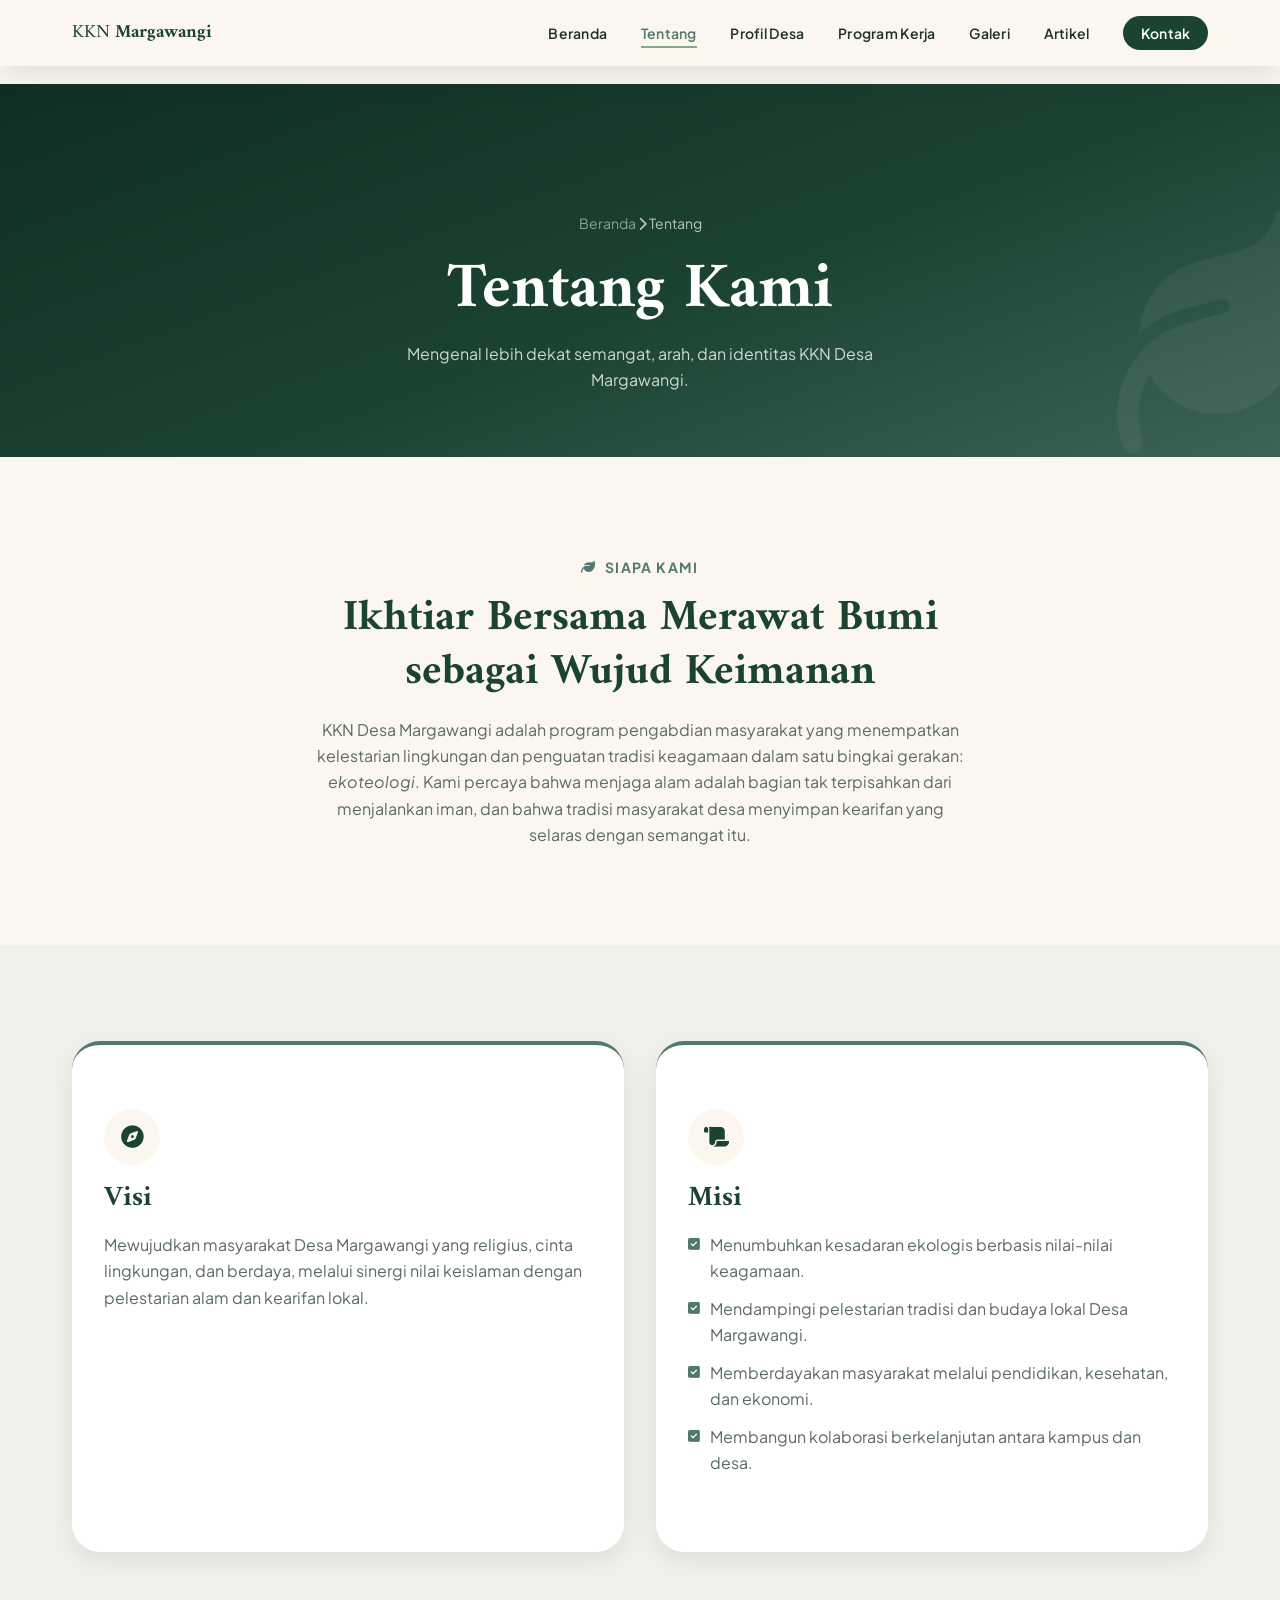
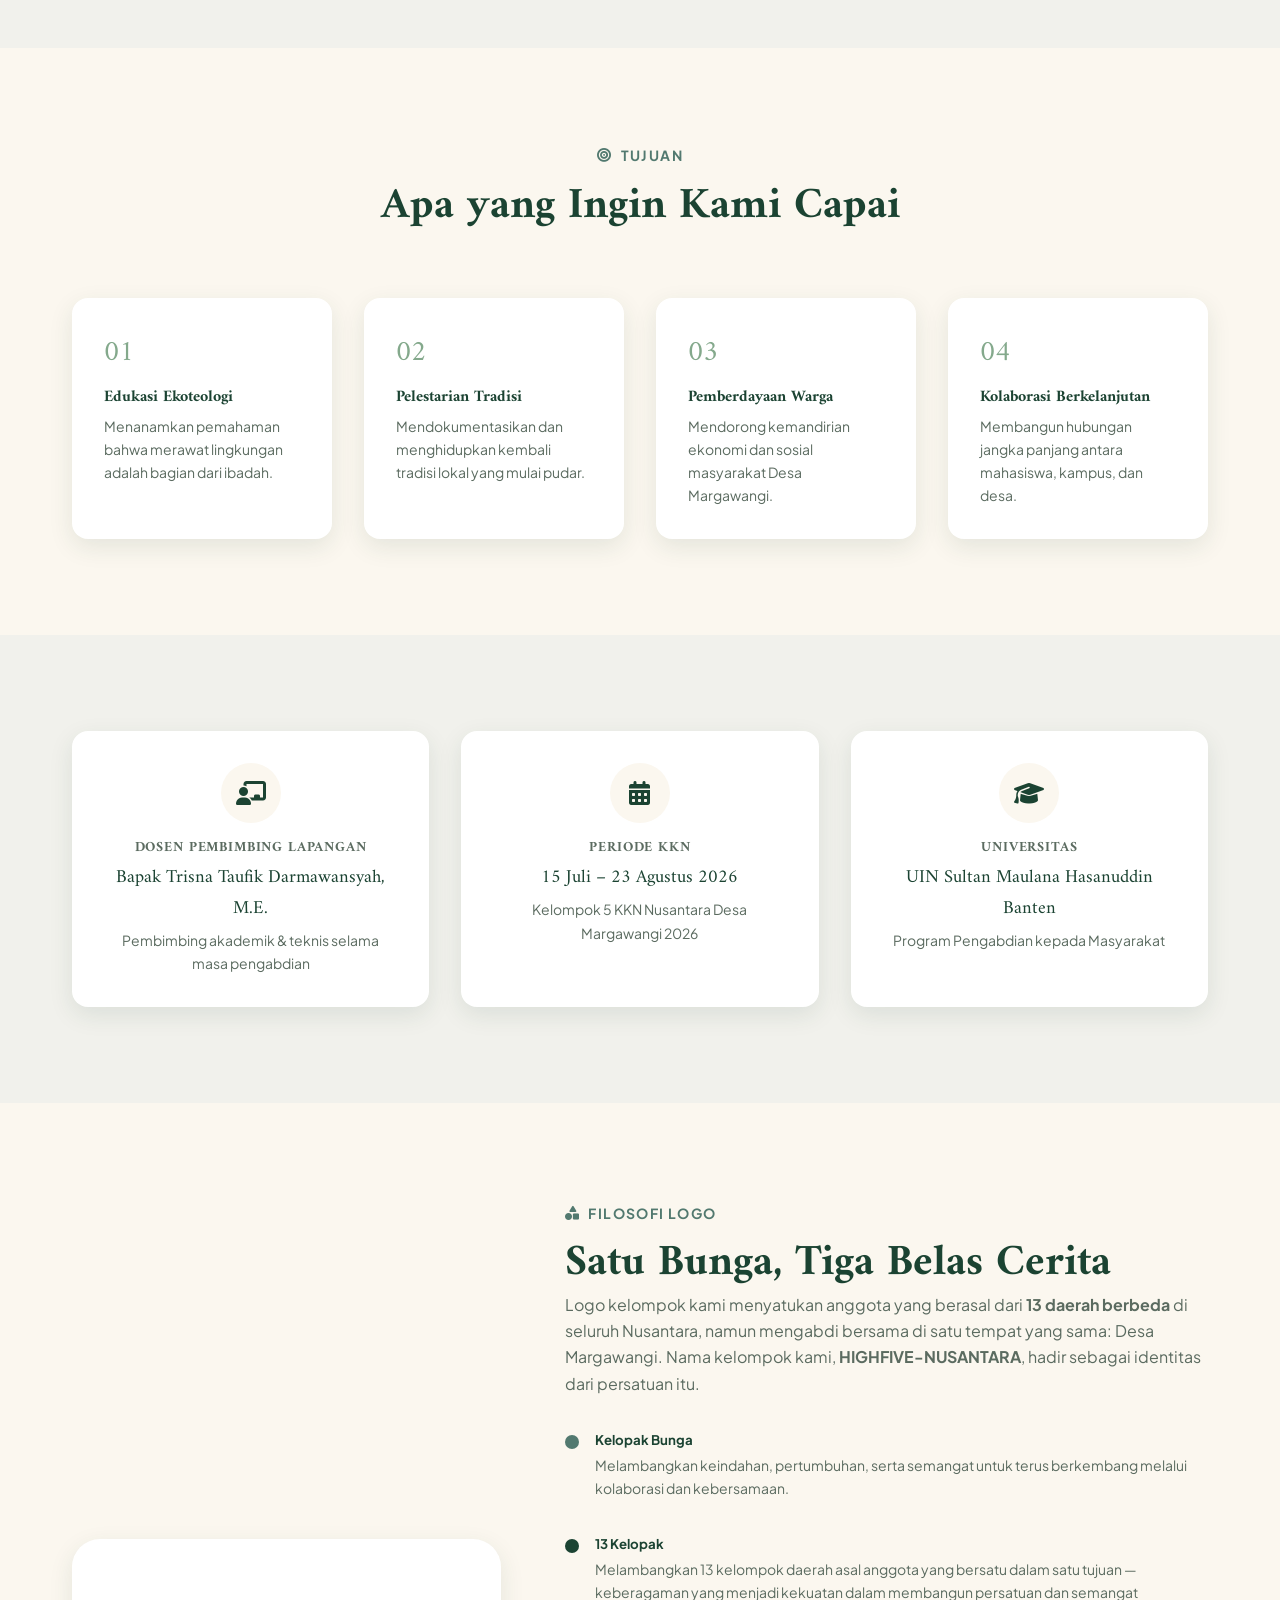
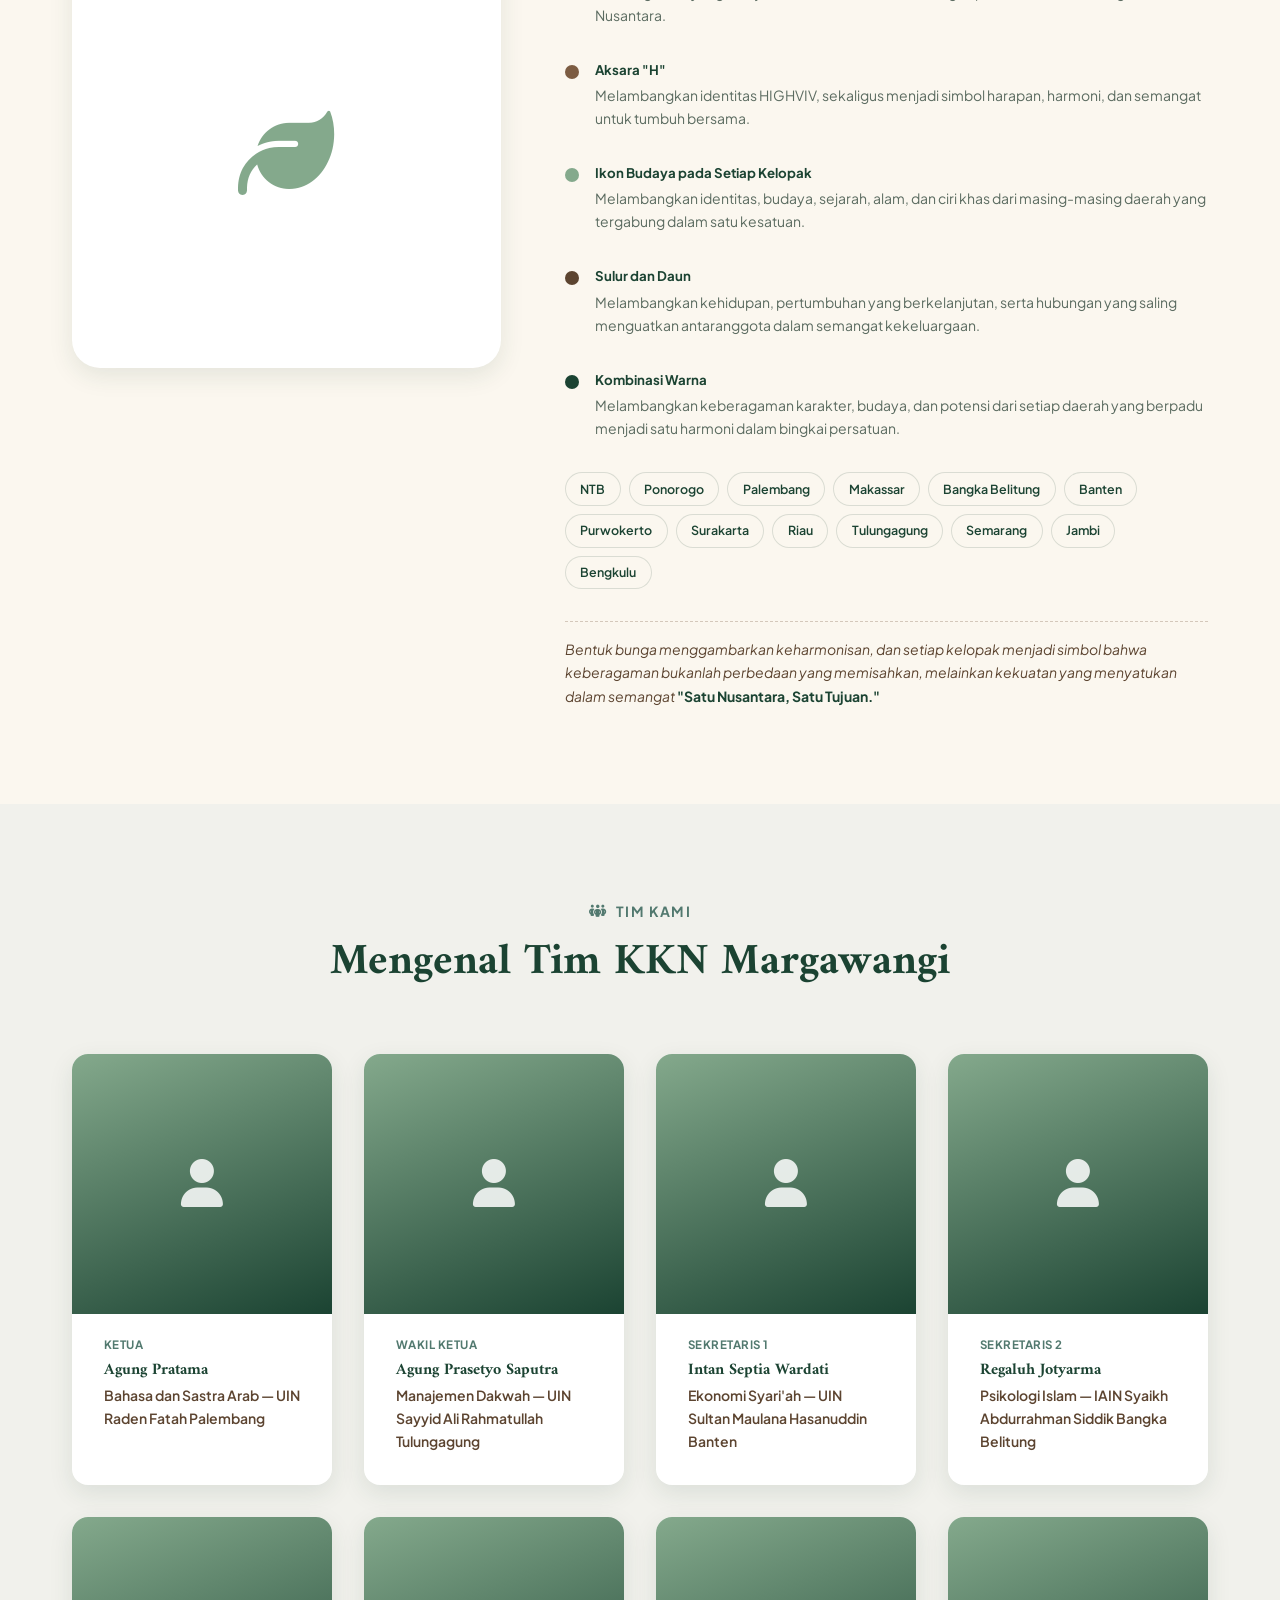
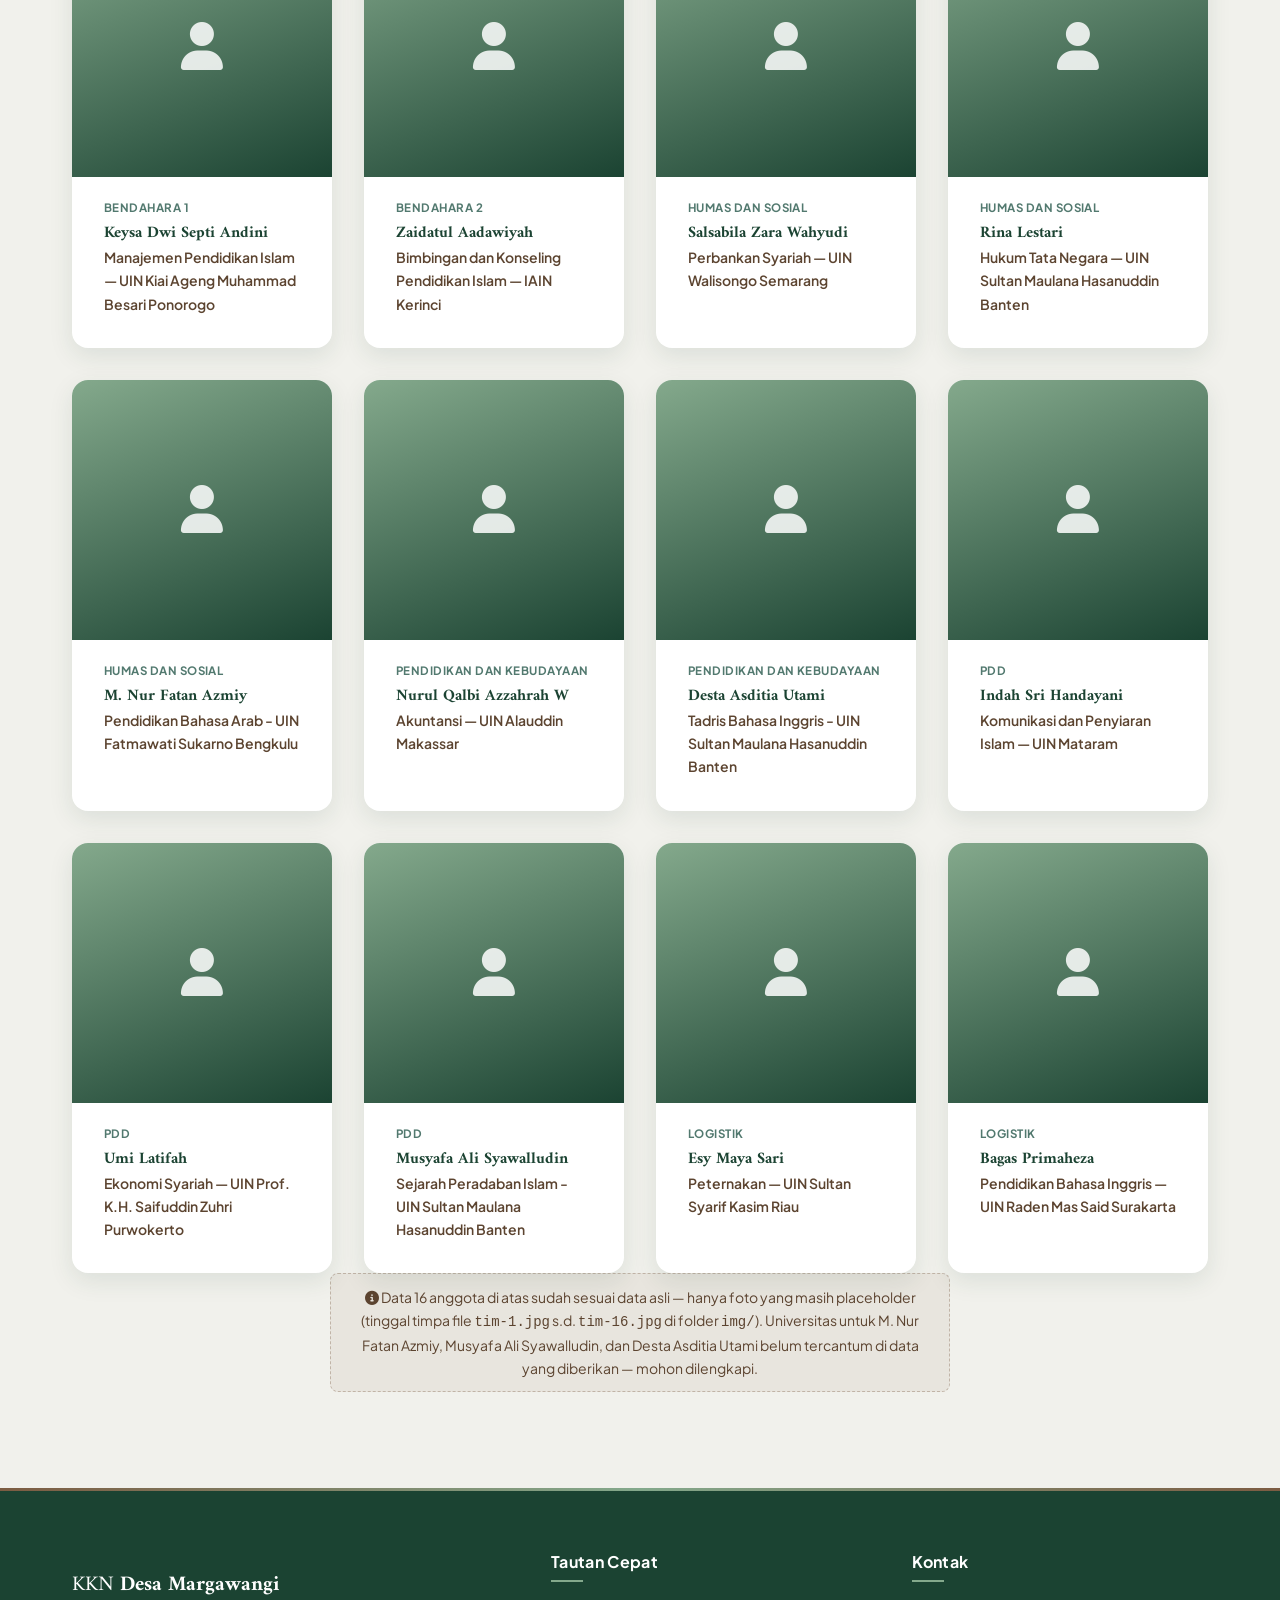
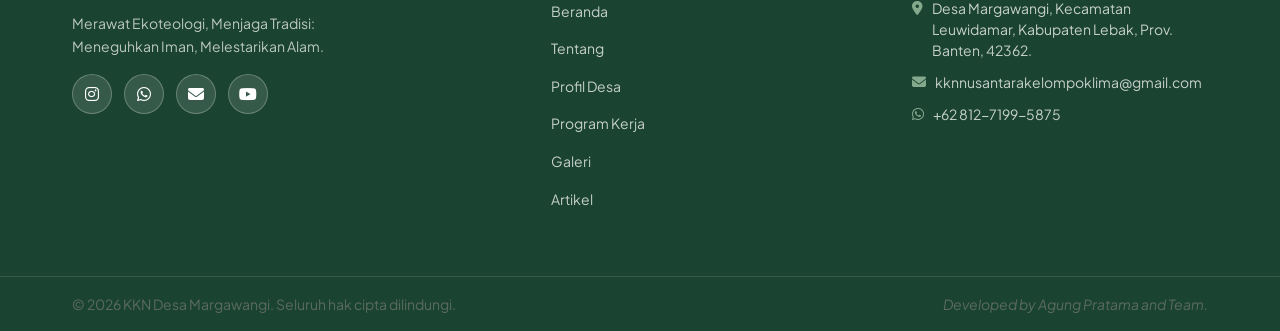
==== commit c44c3087: "kontak bawah" ====
--- a/about.html
+++ b/about.html
@@ -622,9 +622,9 @@
       <div class="footer-contact">
         <h4>Kontak</h4>
         <ul>
-          <li><i class="fa-solid fa-location-dot" aria-hidden="true"></i> Desa Margawangi, Kecamatan —, Kabupaten —</li>
-          <li><i class="fa-solid fa-envelope" aria-hidden="true"></i> kkn.margawangi@gmail.com</li>
-          <li><i class="fa-brands fa-whatsapp" aria-hidden="true"></i> +62 812-3456-7890</li>
+          <li><i class="fa-solid fa-location-dot" aria-hidden="true"></i> Desa Margawangi, Kecamatan Leuwidamar, Kabupaten Lebak, Prov. Banten, 42362.</li>
+          <li><i class="fa-solid fa-envelope" aria-hidden="true"></i> kknnusantarakelompoklima@gmail.com</li>
+          <li><i class="fa-brands fa-whatsapp" aria-hidden="true"></i> +62 812-7199-5875</li>
         </ul>
       </div>
 
@@ -633,7 +633,7 @@
     <div class="footer-bottom">
       <div class="container footer-bottom-inner">
         <p>&copy; <span id="currentYear"></span> KKN Desa Margawangi. Seluruh hak cipta dilindungi.</p>
-        <p class="footer-credit">Dibuat dengan dedikasi untuk masyarakat &amp; alam Margawangi.</p>
+        <p class="footer-credit">Developed by Agung Pratama and Team.</p>
       </div>
     </div>
   </footer>
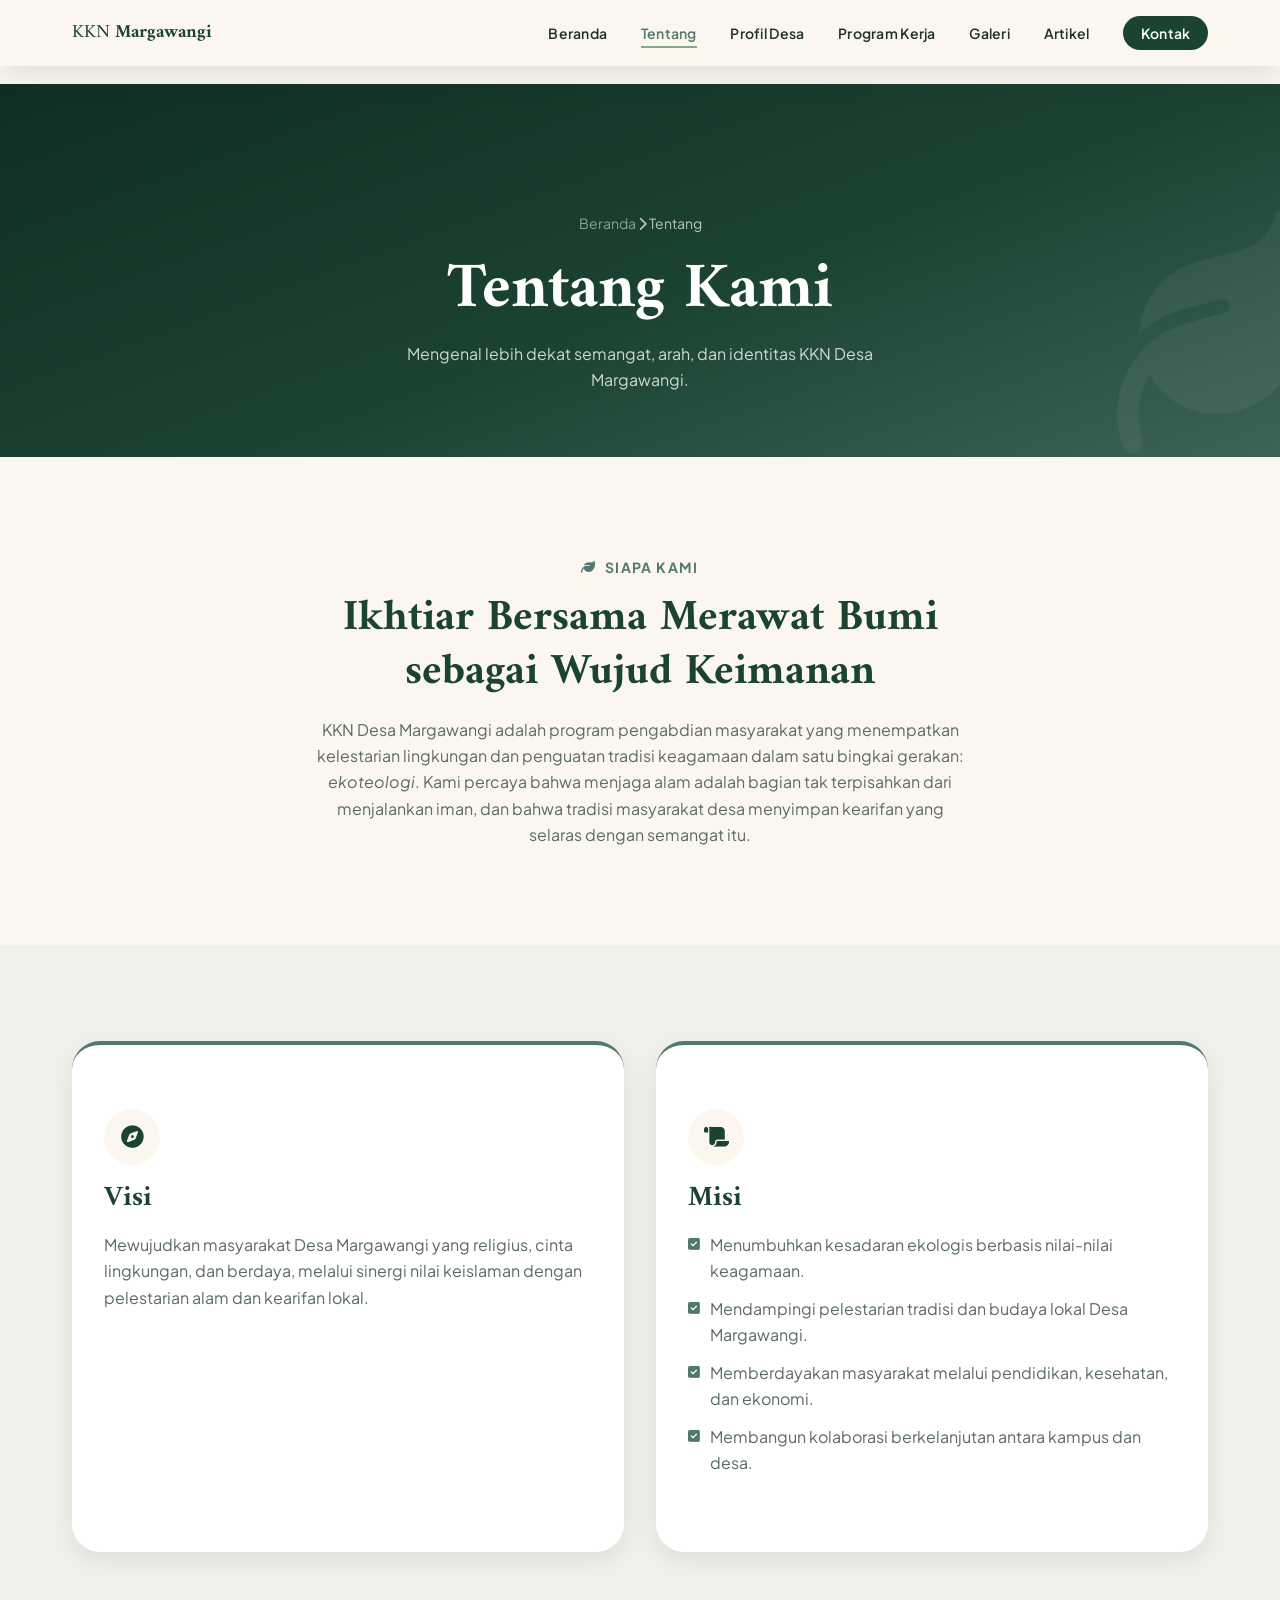
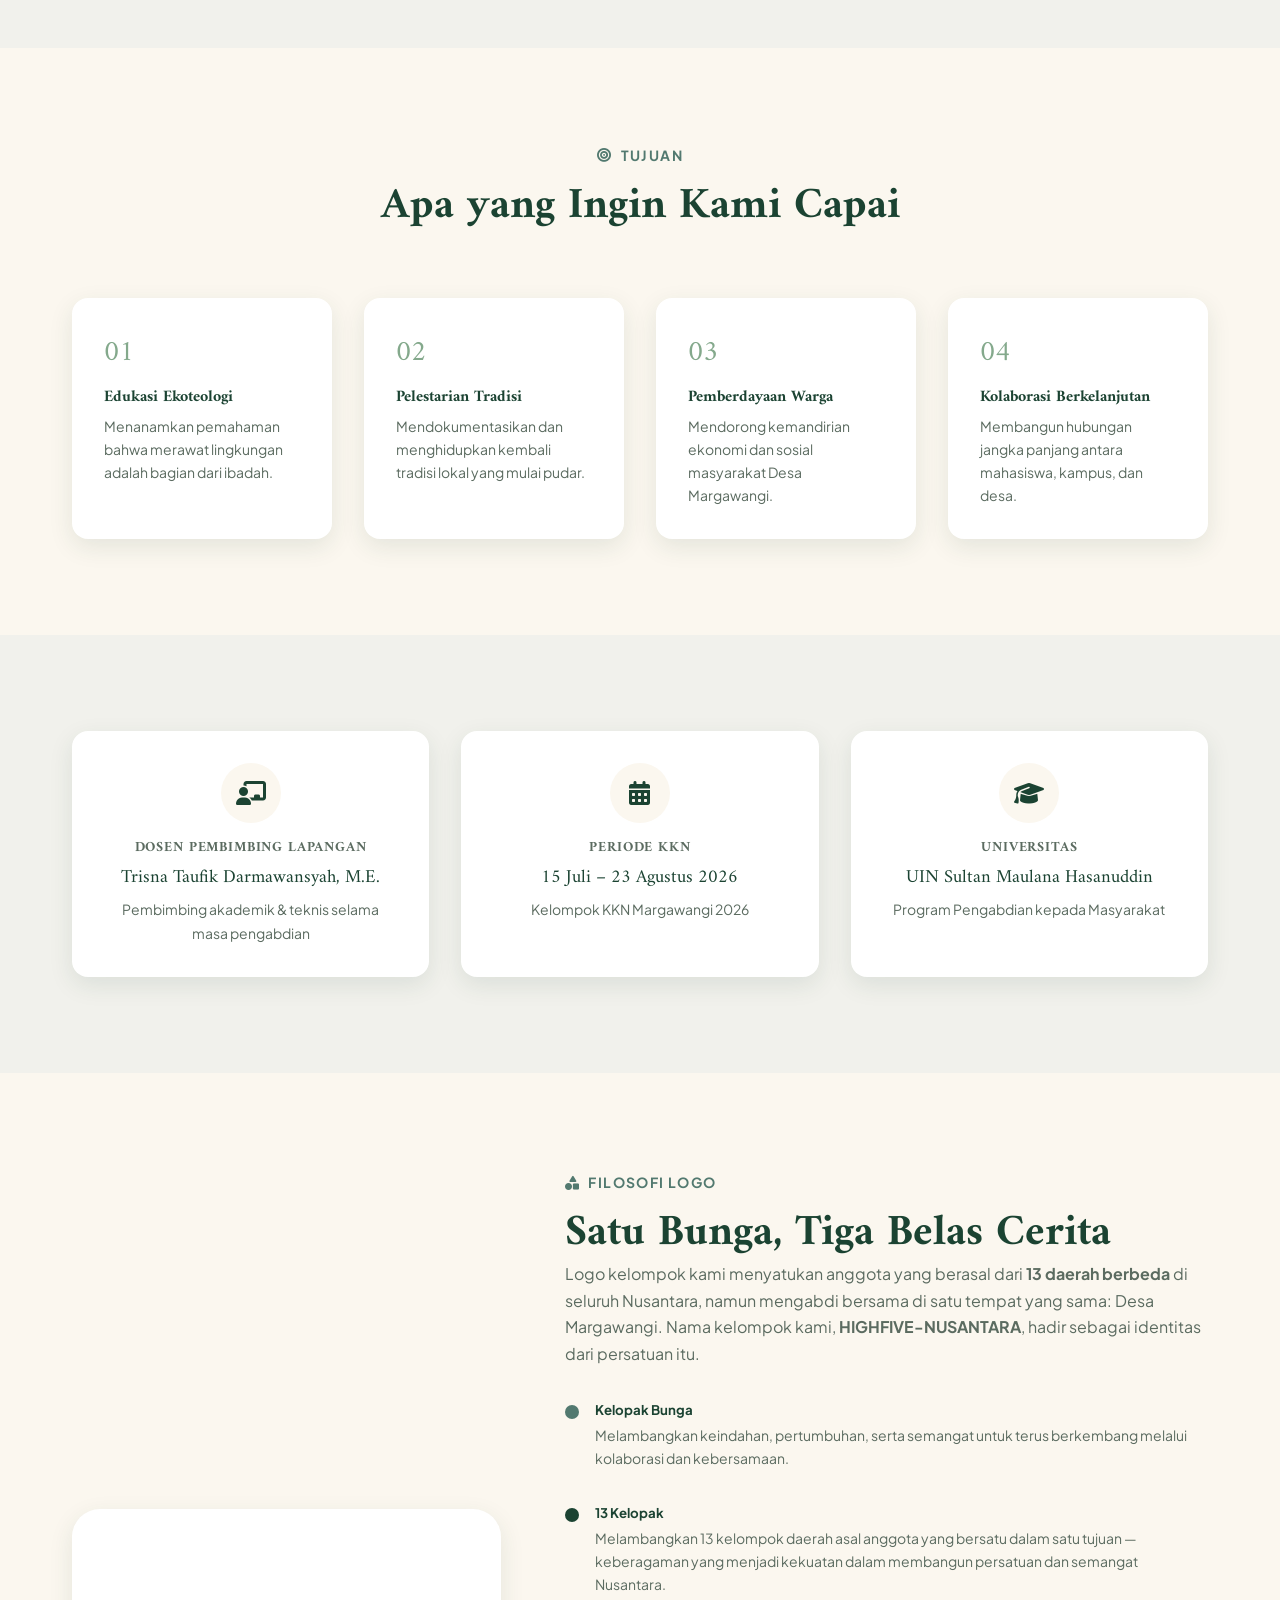
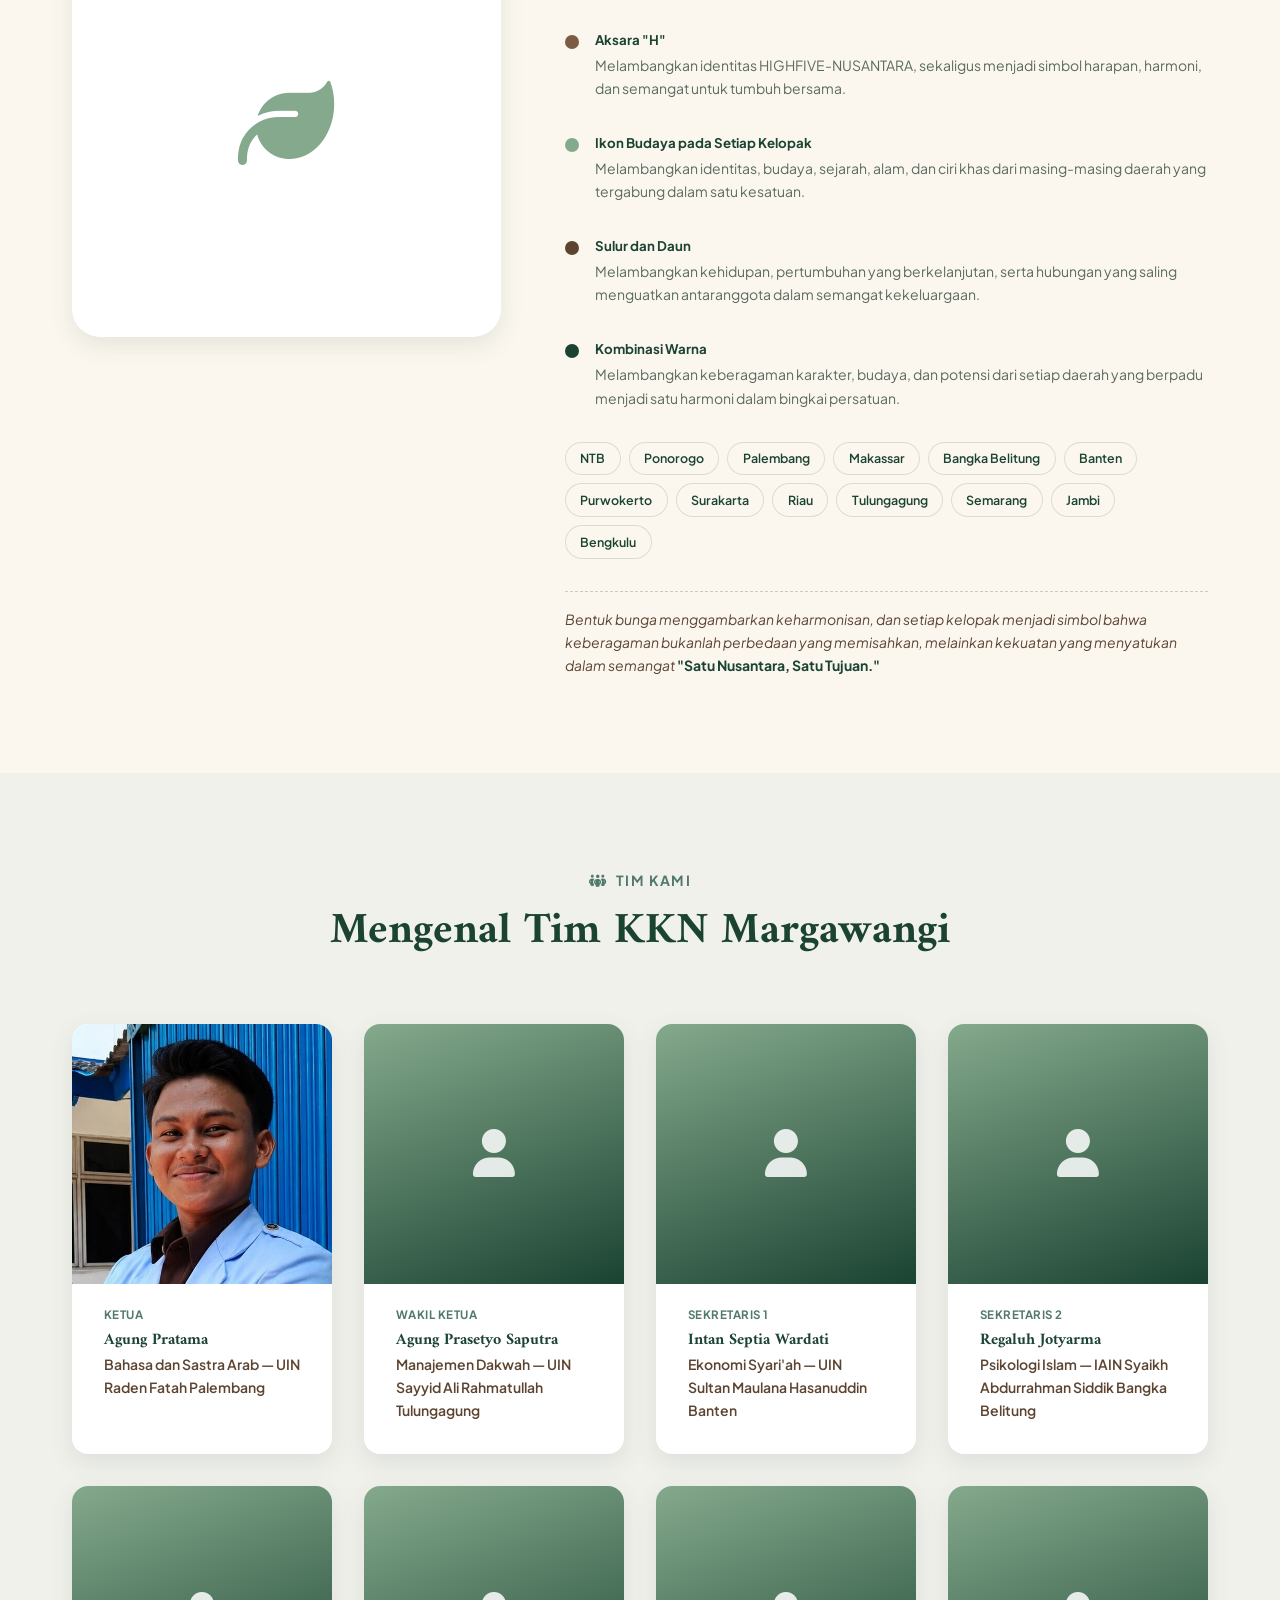
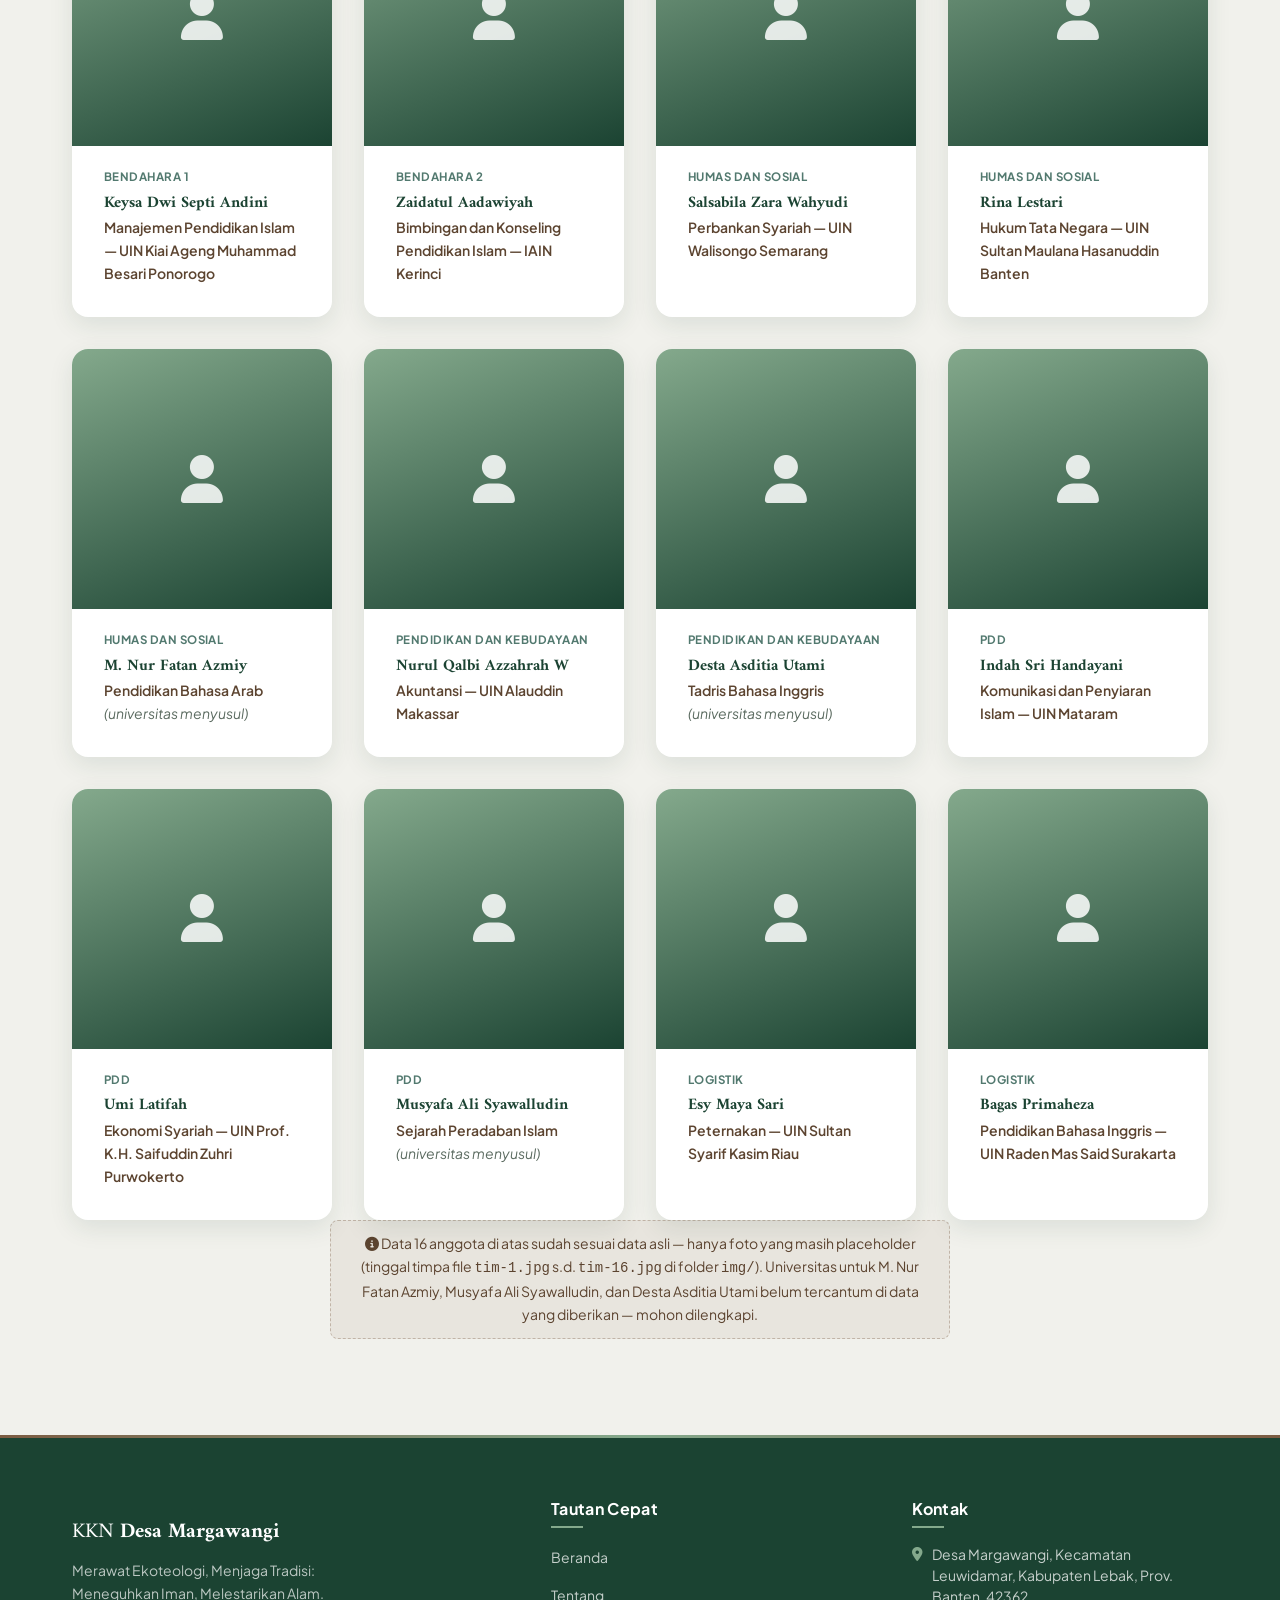
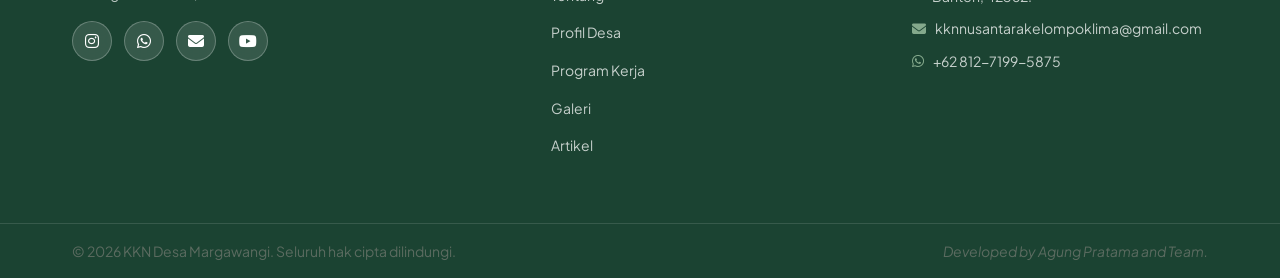
==== commit 3f3226bd: "ulang2" ====
--- a/about.html
+++ b/about.html
@@ -188,7 +188,7 @@
           <div class="info-card anim-slide-up">
             <div class="info-icon"><i class="fa-solid fa-chalkboard-user" aria-hidden="true"></i></div>
             <h4>Dosen Pembimbing Lapangan</h4>
-            <p class="info-value">Bapak Trisna Taufik Darmawansyah, M.E.</p>
+            <p class="info-value">Trisna Taufik Darmawansyah, M.E.</p>
             <p class="info-caption">Pembimbing akademik &amp; teknis selama masa pengabdian</p>
           </div>
 
@@ -196,13 +196,13 @@
             <div class="info-icon"><i class="fa-solid fa-calendar-days" aria-hidden="true"></i></div>
             <h4>Periode KKN</h4>
             <p class="info-value">15 Juli – 23 Agustus 2026</p>
-            <p class="info-caption">Kelompok 5 KKN Nusantara Desa Margawangi 2026</p>
+            <p class="info-caption">Kelompok KKN Margawangi 2026</p>
           </div>
 
           <div class="info-card anim-slide-up delay-2">
             <div class="info-icon"><i class="fa-solid fa-graduation-cap" aria-hidden="true"></i></div>
             <h4>Universitas</h4>
-            <p class="info-value">UIN Sultan Maulana Hasanuddin Banten</p>
+            <p class="info-value">UIN Sultan Maulana Hasanuddin</p>
             <p class="info-caption">Program Pengabdian kepada Masyarakat</p>
           </div>
 
@@ -217,7 +217,7 @@
       <div class="container logo-philosophy-inner">
 
         <div class="logo-philosophy-image anim-slide-right">
-          <img src="img/logo-kkn.png" alt="Logo HIGHVIV — KKN Desa Margawangi" loading="lazy" decoding="async" onerror="this.parentElement.classList.add('logo-fallback')">
+          <img src="img/logo-kkn.PNG" alt="Logo HIGHVIV — KKN Desa Margawangi" loading="lazy" decoding="async" onerror="this.parentElement.classList.add('logo-fallback')">
         </div>
 
         <div class="logo-philosophy-text anim-slide-left">
@@ -248,7 +248,7 @@
               <span class="philosophy-dot" style="background-color:var(--color-wood-brown)"></span>
               <div>
                 <h5>Aksara "H"</h5>
-                <p>Melambangkan identitas HIGHVIV, sekaligus menjadi simbol harapan, harmoni, dan semangat untuk tumbuh bersama.</p>
+                <p>Melambangkan identitas HIGHFIVE-NUSANTARA, sekaligus menjadi simbol harapan, harmoni, dan semangat untuk tumbuh bersama.</p>
               </div>
             </li>
             <li>
@@ -311,8 +311,8 @@
         <div class="team-grid">
 
           <div class="team-card anim-slide-up">
-            <div class="team-photo img-fallback">
-              <img src="img/tim-1.jpg" alt="Agung Pratama" loading="lazy" decoding="async" onerror="this.parentElement.classList.add('img-fallback')">
+            <div class="team-photo">
+              <img src="img/agung.jpg" alt="Agung Pratama" loading="lazy" decoding="async" onerror="this.parentElement.classList.add('img-fallback')">
               <div class="team-overlay">
                 <div class="team-social">
                   <a href="https://instagram.com/prtm2_" target="_blank" rel="noopener" aria-label="Instagram Agung Pratama"><i class="fa-brands fa-instagram" aria-hidden="true"></i></a>
@@ -328,8 +328,8 @@
           </div>
 
           <div class="team-card anim-slide-up delay-1">
-            <div class="team-photo img-fallback">
-              <img src="img/tim-2.jpg" alt="Agung Prasetyo Saputra" loading="lazy" decoding="async" onerror="this.parentElement.classList.add('img-fallback')">
+            <div class="team-photo">
+              <img src="img/agung-prasetyo.jpg" alt="Agung Prasetyo Saputra" loading="lazy" decoding="async" onerror="this.parentElement.classList.add('img-fallback')">
               <div class="team-overlay">
                 <div class="team-social">
                   <a href="https://www.instagram.com/agung.saputraaa_" target="_blank" rel="noopener" aria-label="Instagram Agung Prasetyo Saputra"><i class="fa-brands fa-instagram" aria-hidden="true"></i></a>
@@ -344,8 +344,8 @@
           </div>
 
           <div class="team-card anim-slide-up delay-2">
-            <div class="team-photo img-fallback">
-              <img src="img/tim-3.jpg" alt="Intan Septia Wardati" loading="lazy" decoding="async" onerror="this.parentElement.classList.add('img-fallback')">
+            <div class="team-photo">
+              <img src="img/intan.jpg" alt="Intan Septia Wardati" loading="lazy" decoding="async" onerror="this.parentElement.classList.add('img-fallback')">
               <div class="team-overlay">
                 <div class="team-social">
                   <a href="https://www.instagram.com/wrdt_spp" target="_blank" rel="noopener" aria-label="Instagram Intan Septia Wardati"><i class="fa-brands fa-instagram" aria-hidden="true"></i></a>
@@ -361,8 +361,8 @@
           </div>
 
           <div class="team-card anim-slide-up delay-3">
-            <div class="team-photo img-fallback">
-              <img src="img/tim-4.jpg" alt="Regaluh Jotyarma" loading="lazy" decoding="async" onerror="this.parentElement.classList.add('img-fallback')">
+            <div class="team-photo">
+              <img src="img/regaluh.jpg" alt="Regaluh Jotyarma" loading="lazy" decoding="async" onerror="this.parentElement.classList.add('img-fallback')">
               <div class="team-overlay">
                 <div class="team-social">
                   <a href="https://instagram.com/regaaluh_" target="_blank" rel="noopener" aria-label="Instagram Regaluh Jotyarma"><i class="fa-brands fa-instagram" aria-hidden="true"></i></a>
@@ -377,8 +377,8 @@
           </div>
 
           <div class="team-card anim-slide-up delay-4">
-            <div class="team-photo img-fallback">
-              <img src="img/tim-5.jpg" alt="Keysa Dwi Septi Andini" loading="lazy" decoding="async" onerror="this.parentElement.classList.add('img-fallback')">
+            <div class="team-photo">
+              <img src="img/keysa.jpg" alt="Keysa Dwi Septi Andini" loading="lazy" decoding="async" onerror="this.parentElement.classList.add('img-fallback')">
               <div class="team-overlay">
                 <div class="team-social">
                   <a href="https://www.instagram.com/keysa_dwi" target="_blank" rel="noopener" aria-label="Instagram Keysa Dwi Septi Andini"><i class="fa-brands fa-instagram" aria-hidden="true"></i></a>
@@ -393,8 +393,8 @@
           </div>
 
           <div class="team-card anim-slide-up delay-5">
-            <div class="team-photo img-fallback">
-              <img src="img/tim-6.jpg" alt="Zaidatul Aadawiyah" loading="lazy" decoding="async" onerror="this.parentElement.classList.add('img-fallback')">
+            <div class="team-photo">
+              <img src="img/zaidatul.jpg" alt="Zaidatul Aadawiyah" loading="lazy" decoding="async" onerror="this.parentElement.classList.add('img-fallback')">
               <div class="team-overlay">
                 <div class="team-social">
                   <a href="https://www.instagram.com/zai_adwy" target="_blank" rel="noopener" aria-label="Instagram Zaidatul Aadawiyah"><i class="fa-brands fa-instagram" aria-hidden="true"></i></a>
@@ -409,8 +409,8 @@
           </div>
 
           <div class="team-card anim-slide-up">
-            <div class="team-photo img-fallback">
-              <img src="img/tim-7.jpg" alt="Salsabila Zara Wahyudi" loading="lazy" decoding="async" onerror="this.parentElement.classList.add('img-fallback')">
+            <div class="team-photo">
+              <img src="img/salsabila.jpg" alt="Salsabila Zara Wahyudi" loading="lazy" decoding="async" onerror="this.parentElement.classList.add('img-fallback')">
               <div class="team-overlay">
                 <div class="team-social">
                   <a href="https://www.instagram.com/salsbl__zaara" target="_blank" rel="noopener" aria-label="Instagram Salsabila Zara Wahyudi"><i class="fa-brands fa-instagram" aria-hidden="true"></i></a>
@@ -425,8 +425,8 @@
           </div>
 
           <div class="team-card anim-slide-up delay-1">
-            <div class="team-photo img-fallback">
-              <img src="img/tim-8.jpg" alt="Rina Lestari" loading="lazy" decoding="async" onerror="this.parentElement.classList.add('img-fallback')">
+            <div class="team-photo">
+              <img src="img/rina.jpg" alt="Rina Lestari" loading="lazy" decoding="async" onerror="this.parentElement.classList.add('img-fallback')">
               <div class="team-overlay">
                 <div class="team-social">
                   <a href="https://www.instagram.com/_rlestarii" target="_blank" rel="noopener" aria-label="Instagram Rina Lestari"><i class="fa-brands fa-instagram" aria-hidden="true"></i></a>
@@ -441,8 +441,8 @@
           </div>
 
           <div class="team-card anim-slide-up delay-2">
-            <div class="team-photo img-fallback">
-              <img src="img/tim-9.jpg" alt="M. Nur Fatan Azmiy" loading="lazy" decoding="async" onerror="this.parentElement.classList.add('img-fallback')">
+            <div class="team-photo">
+              <img src="img/nur-fatan.jpg" alt="M. Nur Fatan Azmiy" loading="lazy" decoding="async" onerror="this.parentElement.classList.add('img-fallback')">
               <div class="team-overlay">
                 <div class="team-social">
                   <a href="https://www.instagram.com/azmiyyoungs_" target="_blank" rel="noopener" aria-label="Instagram M. Nur Fatan Azmiy"><i class="fa-brands fa-instagram" aria-hidden="true"></i></a>
@@ -452,13 +452,13 @@
             <div class="team-info">
               <span class="team-division">Humas dan Sosial</span>
               <h4>M. Nur Fatan Azmiy</h4>
-              <p class="team-prodi">Pendidikan Bahasa Arab - UIN Fatmawati Sukarno Bengkulu</span></p>
+              <p class="team-prodi">Pendidikan Bahasa Arab <span class="team-prodi-missing">(universitas menyusul)</span></p>
             </div>
           </div>
 
           <div class="team-card anim-slide-up delay-3">
-            <div class="team-photo img-fallback">
-              <img src="img/tim-10.jpg" alt="Nurul Qalbi Azzahrah W" loading="lazy" decoding="async" onerror="this.parentElement.classList.add('img-fallback')">
+            <div class="team-photo">
+              <img src="img/nurul-qalbi.jpg" alt="Nurul Qalbi Azzahrah W" loading="lazy" decoding="async" onerror="this.parentElement.classList.add('img-fallback')">
               <div class="team-overlay">
                 <div class="team-social">
                   <a href="https://www.instagram.com/nurulqalbiazh" target="_blank" rel="noopener" aria-label="Instagram Nurul Qalbi Azzahrah W"><i class="fa-brands fa-instagram" aria-hidden="true"></i></a>
@@ -473,8 +473,8 @@
           </div>
 
           <div class="team-card anim-slide-up delay-4">
-            <div class="team-photo img-fallback">
-              <img src="img/tim-11.jpg" alt="Desta Asditia Utami" loading="lazy" decoding="async" onerror="this.parentElement.classList.add('img-fallback')">
+            <div class="team-photo">
+              <img src="img/desta.jpg" alt="Desta Asditia Utami" loading="lazy" decoding="async" onerror="this.parentElement.classList.add('img-fallback')">
               <div class="team-overlay">
                 <div class="team-social">
                   <a href="https://www.instagram.com/dstaasdtiaa_" target="_blank" rel="noopener" aria-label="Instagram Desta Asditia Utami"><i class="fa-brands fa-instagram" aria-hidden="true"></i></a>
@@ -484,13 +484,13 @@
             <div class="team-info">
               <span class="team-division">Pendidikan dan Kebudayaan</span>
               <h4>Desta Asditia Utami</h4>
-              <p class="team-prodi">Tadris Bahasa Inggris - UIN Sultan Maulana Hasanuddin Banten</span></p>
+              <p class="team-prodi">Tadris Bahasa Inggris <span class="team-prodi-missing">(universitas menyusul)</span></p>
             </div>
           </div>
 
           <div class="team-card anim-slide-up delay-5">
-            <div class="team-photo img-fallback">
-              <img src="img/tim-12.jpg" alt="Indah Sri Handayani" loading="lazy" decoding="async" onerror="this.parentElement.classList.add('img-fallback')">
+            <div class="team-photo">
+              <img src="img/indah.jpg" alt="Indah Sri Handayani" loading="lazy" decoding="async" onerror="this.parentElement.classList.add('img-fallback')">
               <div class="team-overlay">
                 <div class="team-social">
                   <a href="https://www.instagram.com/1ndahh_nya" target="_blank" rel="noopener" aria-label="Instagram Indah Sri Handayani"><i class="fa-brands fa-instagram" aria-hidden="true"></i></a>
@@ -505,8 +505,8 @@
           </div>
 
           <div class="team-card anim-slide-up">
-            <div class="team-photo img-fallback">
-              <img src="img/tim-13.jpg" alt="Umi Latifah" loading="lazy" decoding="async" onerror="this.parentElement.classList.add('img-fallback')">
+            <div class="team-photo">
+              <img src="img/umi.jpg" alt="Umi Latifah" loading="lazy" decoding="async" onerror="this.parentElement.classList.add('img-fallback')">
               <div class="team-overlay">
                 <div class="team-social">
                   <a href="https://www.instagram.com/umiceriaa" target="_blank" rel="noopener" aria-label="Instagram Umi Latifah"><i class="fa-brands fa-instagram" aria-hidden="true"></i></a>
@@ -521,7 +521,7 @@
           </div>
 
           <div class="team-card anim-slide-up delay-1">
-            <div class="team-photo img-fallback">
+            <div class="team-photo">
               <img src="img/tim-14.jpg" alt="Musyafa Ali Syawalludin" loading="lazy" decoding="async" onerror="this.parentElement.classList.add('img-fallback')">
               <div class="team-overlay">
                 <div class="team-social">
@@ -532,12 +532,12 @@
             <div class="team-info">
               <span class="team-division">PDD</span>
               <h4>Musyafa Ali Syawalludin</h4>
-              <p class="team-prodi">Sejarah Peradaban Islam - UIN Sultan Maulana Hasanuddin Banten</p>
+              <p class="team-prodi">Sejarah Peradaban Islam <span class="team-prodi-missing">(universitas menyusul)</span></p>
             </div>
           </div>
 
           <div class="team-card anim-slide-up delay-2">
-            <div class="team-photo img-fallback">
+            <div class="team-photo">
               <img src="img/tim-15.jpg" alt="Esy Maya Sari" loading="lazy" decoding="async" onerror="this.parentElement.classList.add('img-fallback')">
               <div class="team-overlay">
                 <div class="team-social">
@@ -553,7 +553,7 @@
           </div>
 
           <div class="team-card anim-slide-up delay-3">
-            <div class="team-photo img-fallback">
+            <div class="team-photo">
               <img src="img/tim-16.jpg" alt="Bagas Primaheza" loading="lazy" decoding="async" onerror="this.parentElement.classList.add('img-fallback')">
               <div class="team-overlay">
                 <div class="team-social">
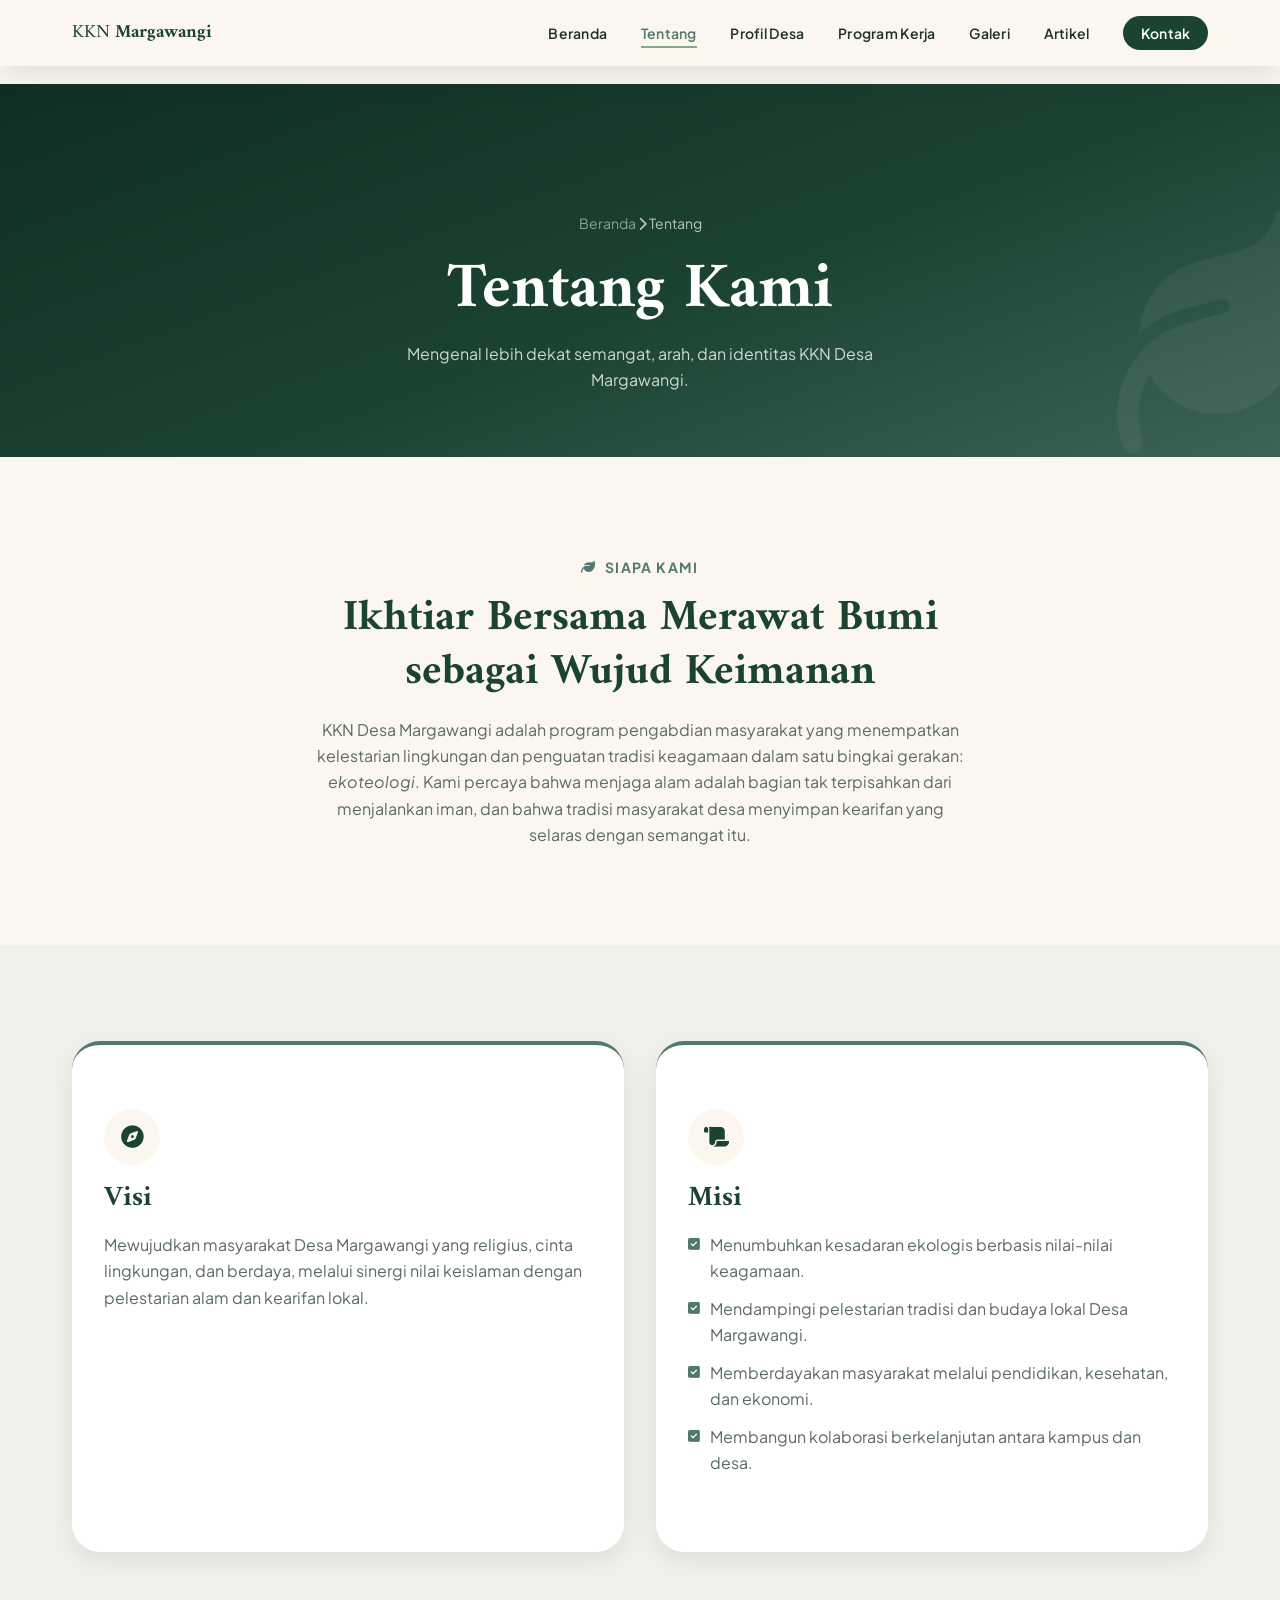
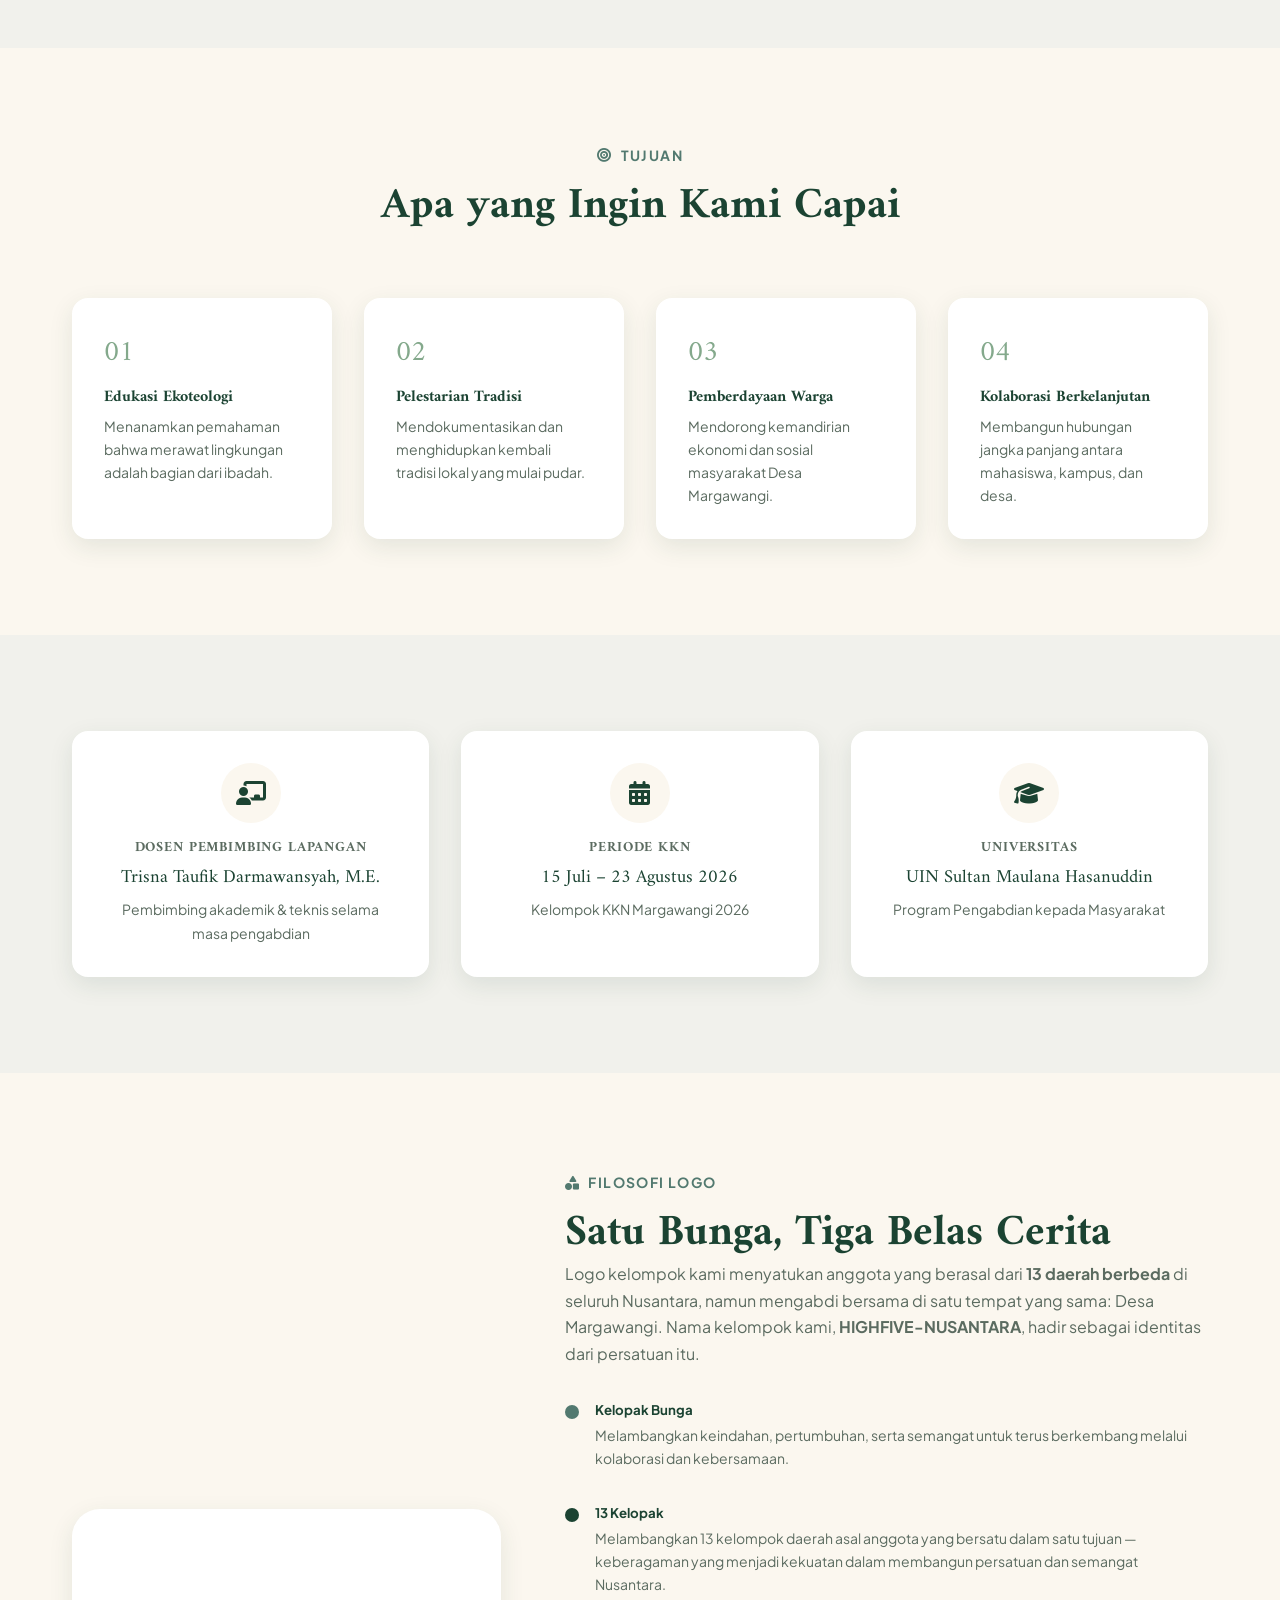
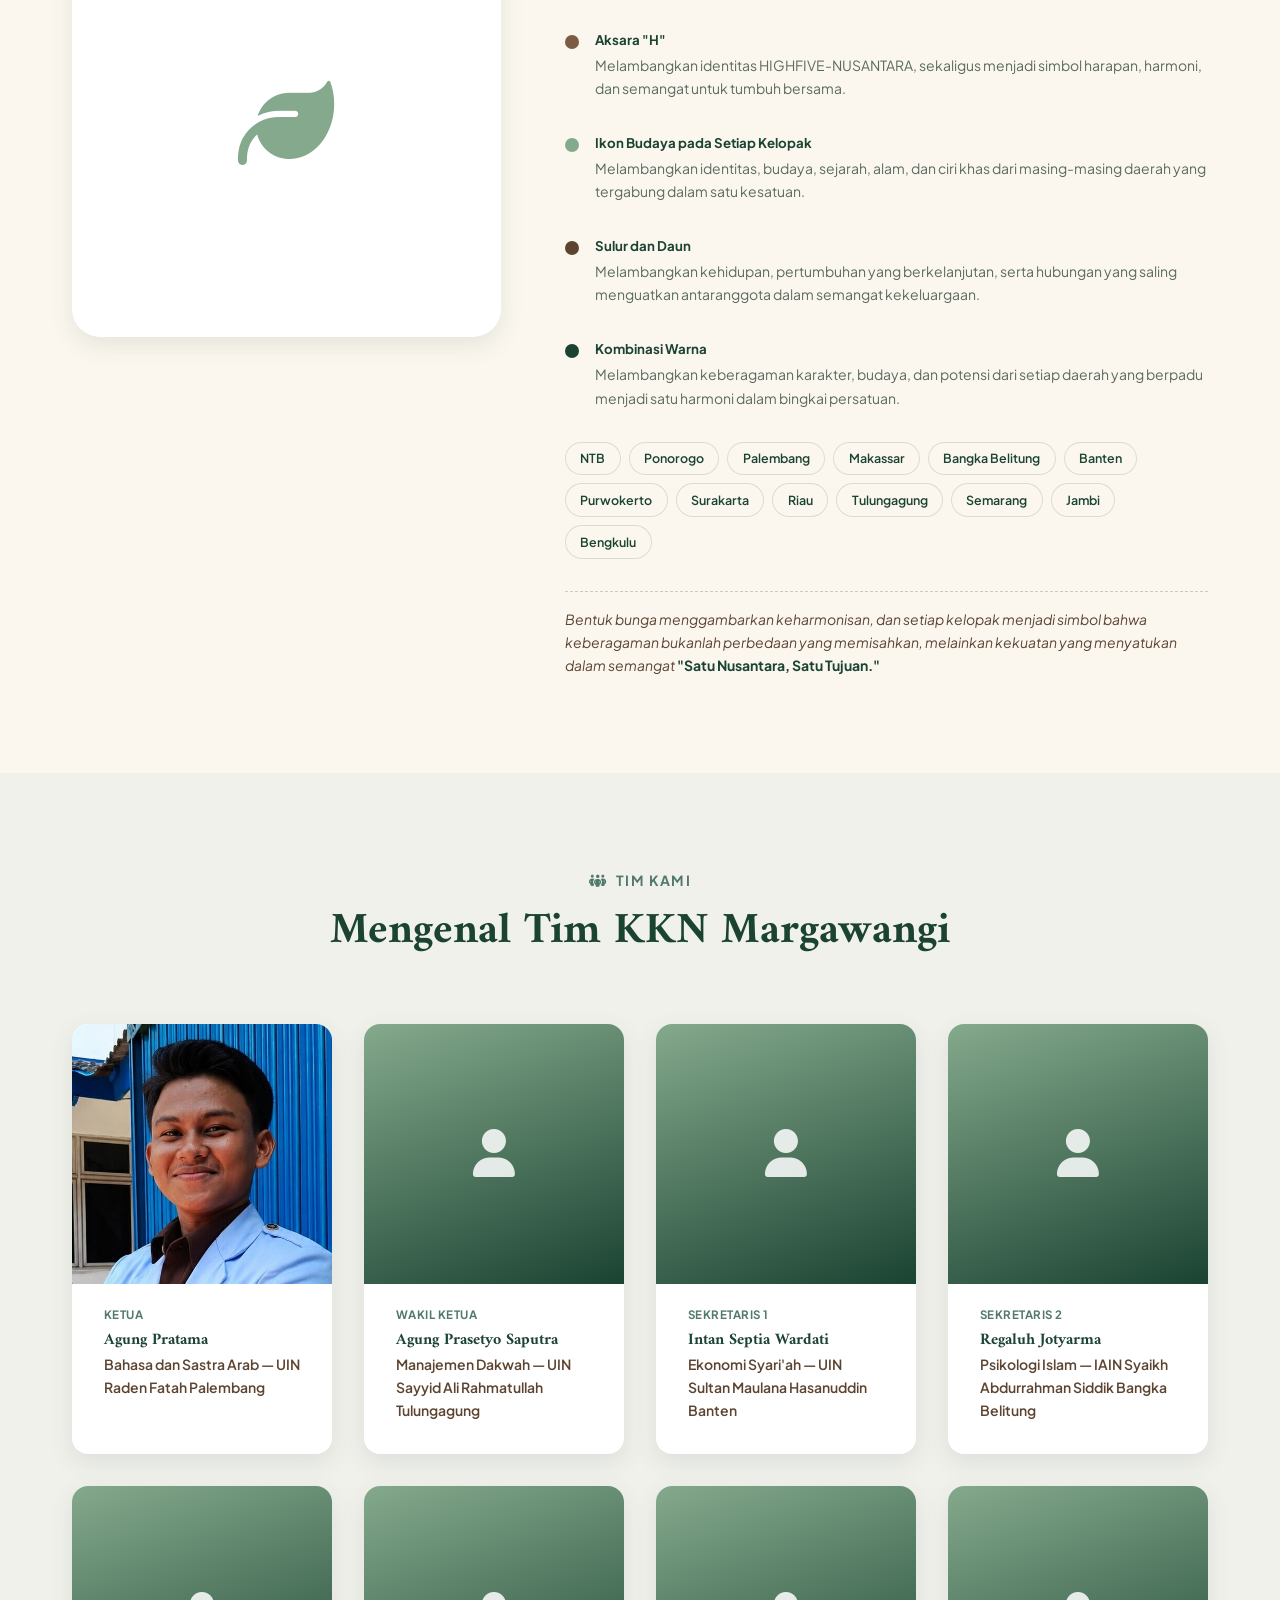
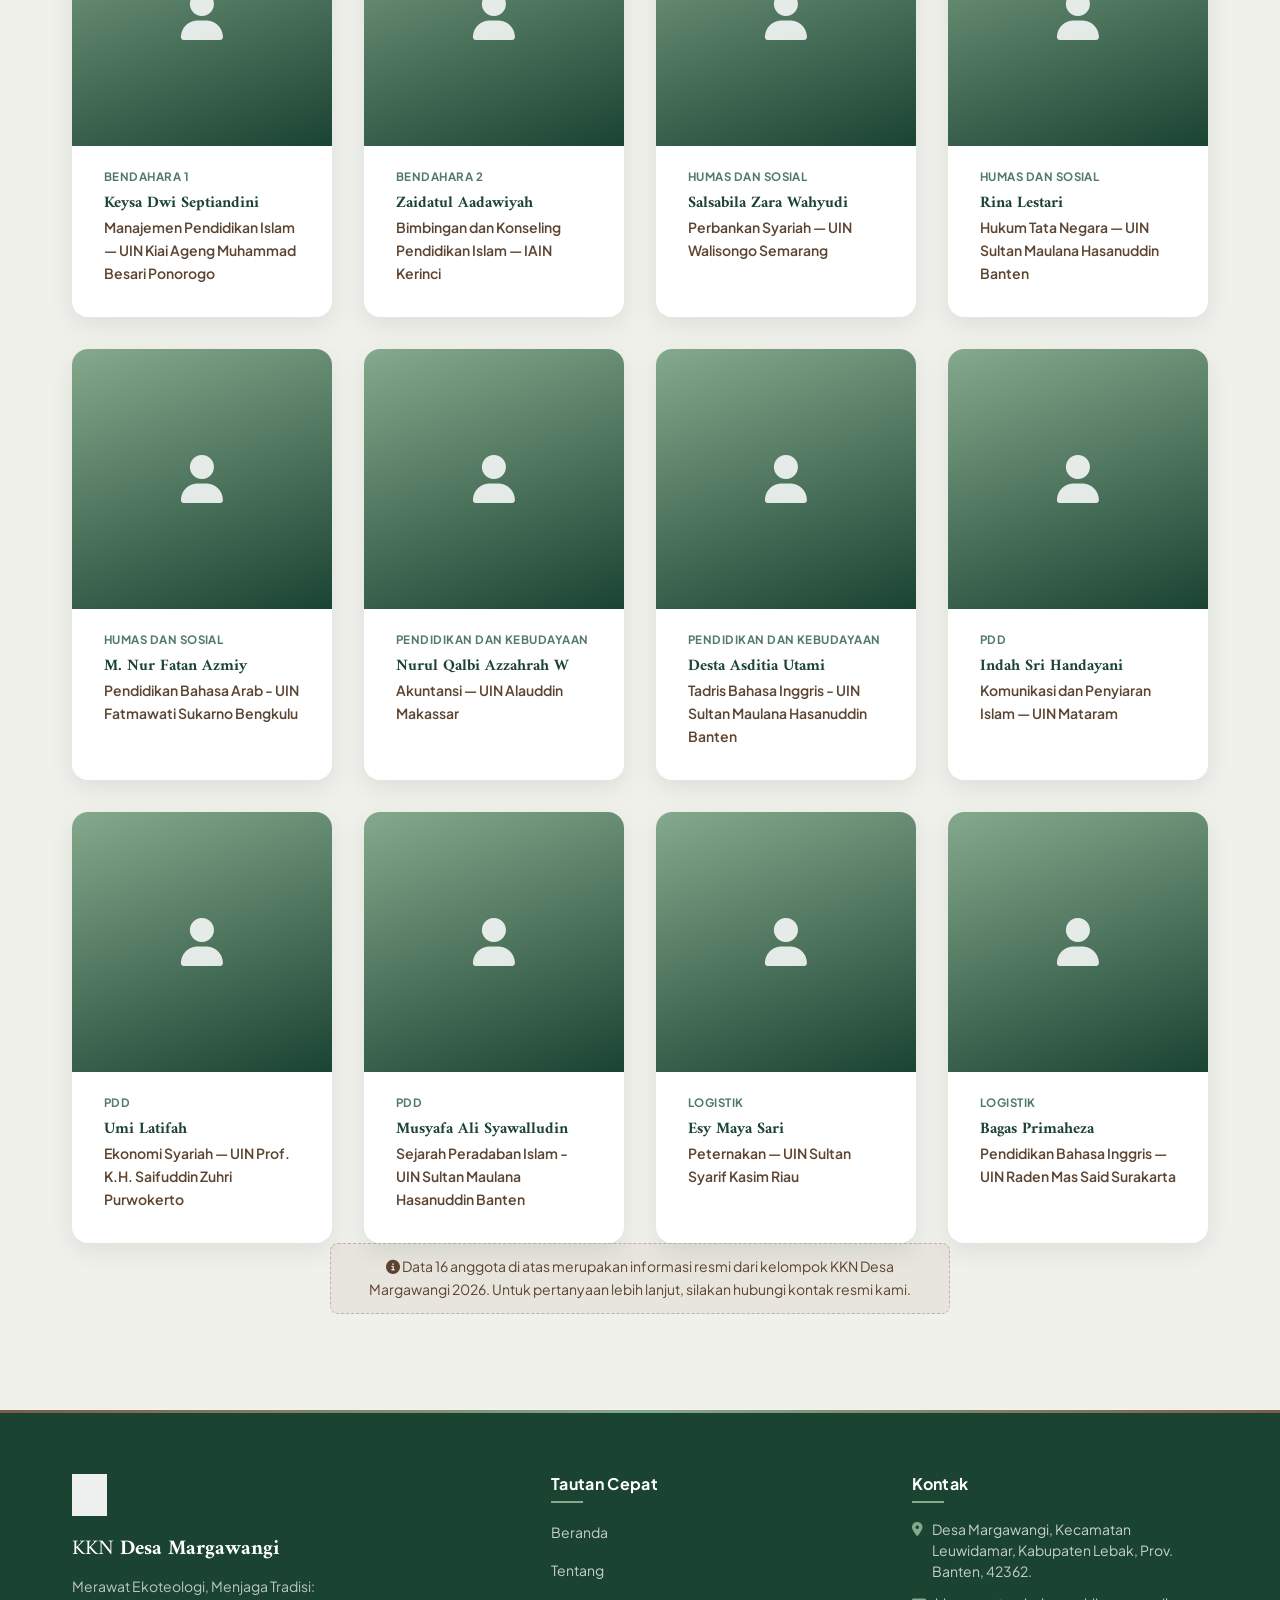
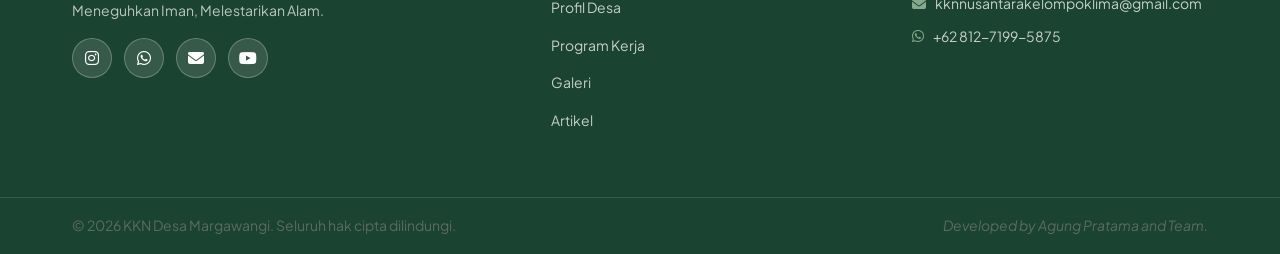
==== commit 2a26f28b: "tambahan" ====
--- a/about.html
+++ b/about.html
@@ -387,7 +387,7 @@
             </div>
             <div class="team-info">
               <span class="team-division">Bendahara 1</span>
-              <h4>Keysa Dwi Septi Andini</h4>
+              <h4>Keysa Dwi Septiandini</h4>
               <p class="team-prodi">Manajemen Pendidikan Islam — UIN Kiai Ageng Muhammad Besari Ponorogo</p>
             </div>
           </div>
@@ -452,7 +452,7 @@
             <div class="team-info">
               <span class="team-division">Humas dan Sosial</span>
               <h4>M. Nur Fatan Azmiy</h4>
-              <p class="team-prodi">Pendidikan Bahasa Arab <span class="team-prodi-missing">(universitas menyusul)</span></p>
+              <p class="team-prodi">Pendidikan Bahasa Arab - UIN Fatmawati Sukarno Bengkulu</span></p>
             </div>
           </div>
 
@@ -484,7 +484,7 @@
             <div class="team-info">
               <span class="team-division">Pendidikan dan Kebudayaan</span>
               <h4>Desta Asditia Utami</h4>
-              <p class="team-prodi">Tadris Bahasa Inggris <span class="team-prodi-missing">(universitas menyusul)</span></p>
+              <p class="team-prodi">Tadris Bahasa Inggris - UIN Sultan Maulana Hasanuddin Banten</span></p>
             </div>
           </div>
 
@@ -532,7 +532,7 @@
             <div class="team-info">
               <span class="team-division">PDD</span>
               <h4>Musyafa Ali Syawalludin</h4>
-              <p class="team-prodi">Sejarah Peradaban Islam <span class="team-prodi-missing">(universitas menyusul)</span></p>
+              <p class="team-prodi">Sejarah Peradaban Islam - UIN Sultan Maulana Hasanuddin Banten</span></p>
             </div>
           </div>
 
@@ -572,7 +572,7 @@
 
         <p class="text-note center">
           <i class="fa-solid fa-circle-info" aria-hidden="true"></i>
-          Data 16 anggota di atas sudah sesuai data asli — hanya foto yang masih placeholder (tinggal timpa file <code>tim-1.jpg</code> s.d. <code>tim-16.jpg</code> di folder <code>img/</code>). Universitas untuk M. Nur Fatan Azmiy, Musyafa Ali Syawalludin, dan Desta Asditia Utami belum tercantum di data yang diberikan — mohon dilengkapi.
+          Data 16 anggota di atas merupakan informasi resmi dari kelompok KKN Desa Margawangi 2026. Untuk pertanyaan lebih lanjut, silakan hubungi kontak resmi kami.
         </p>
       </div>
     </section>
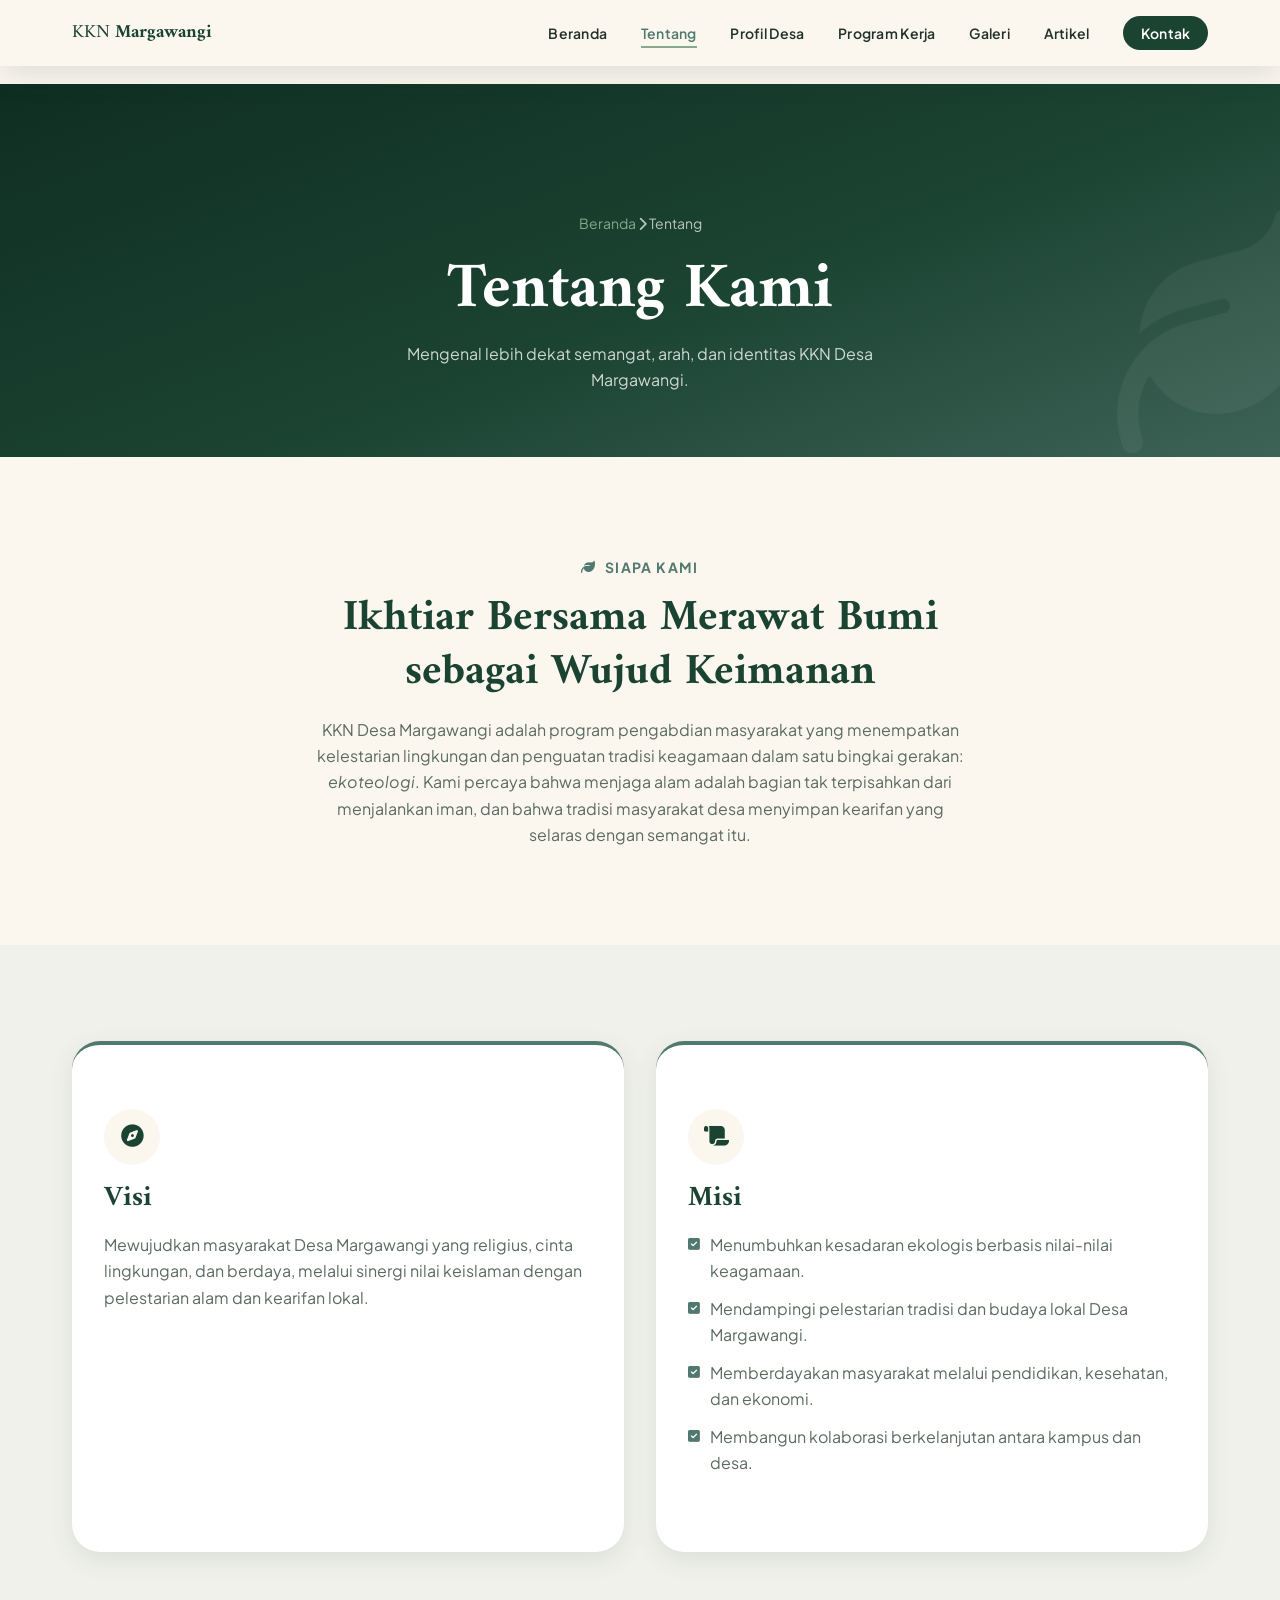
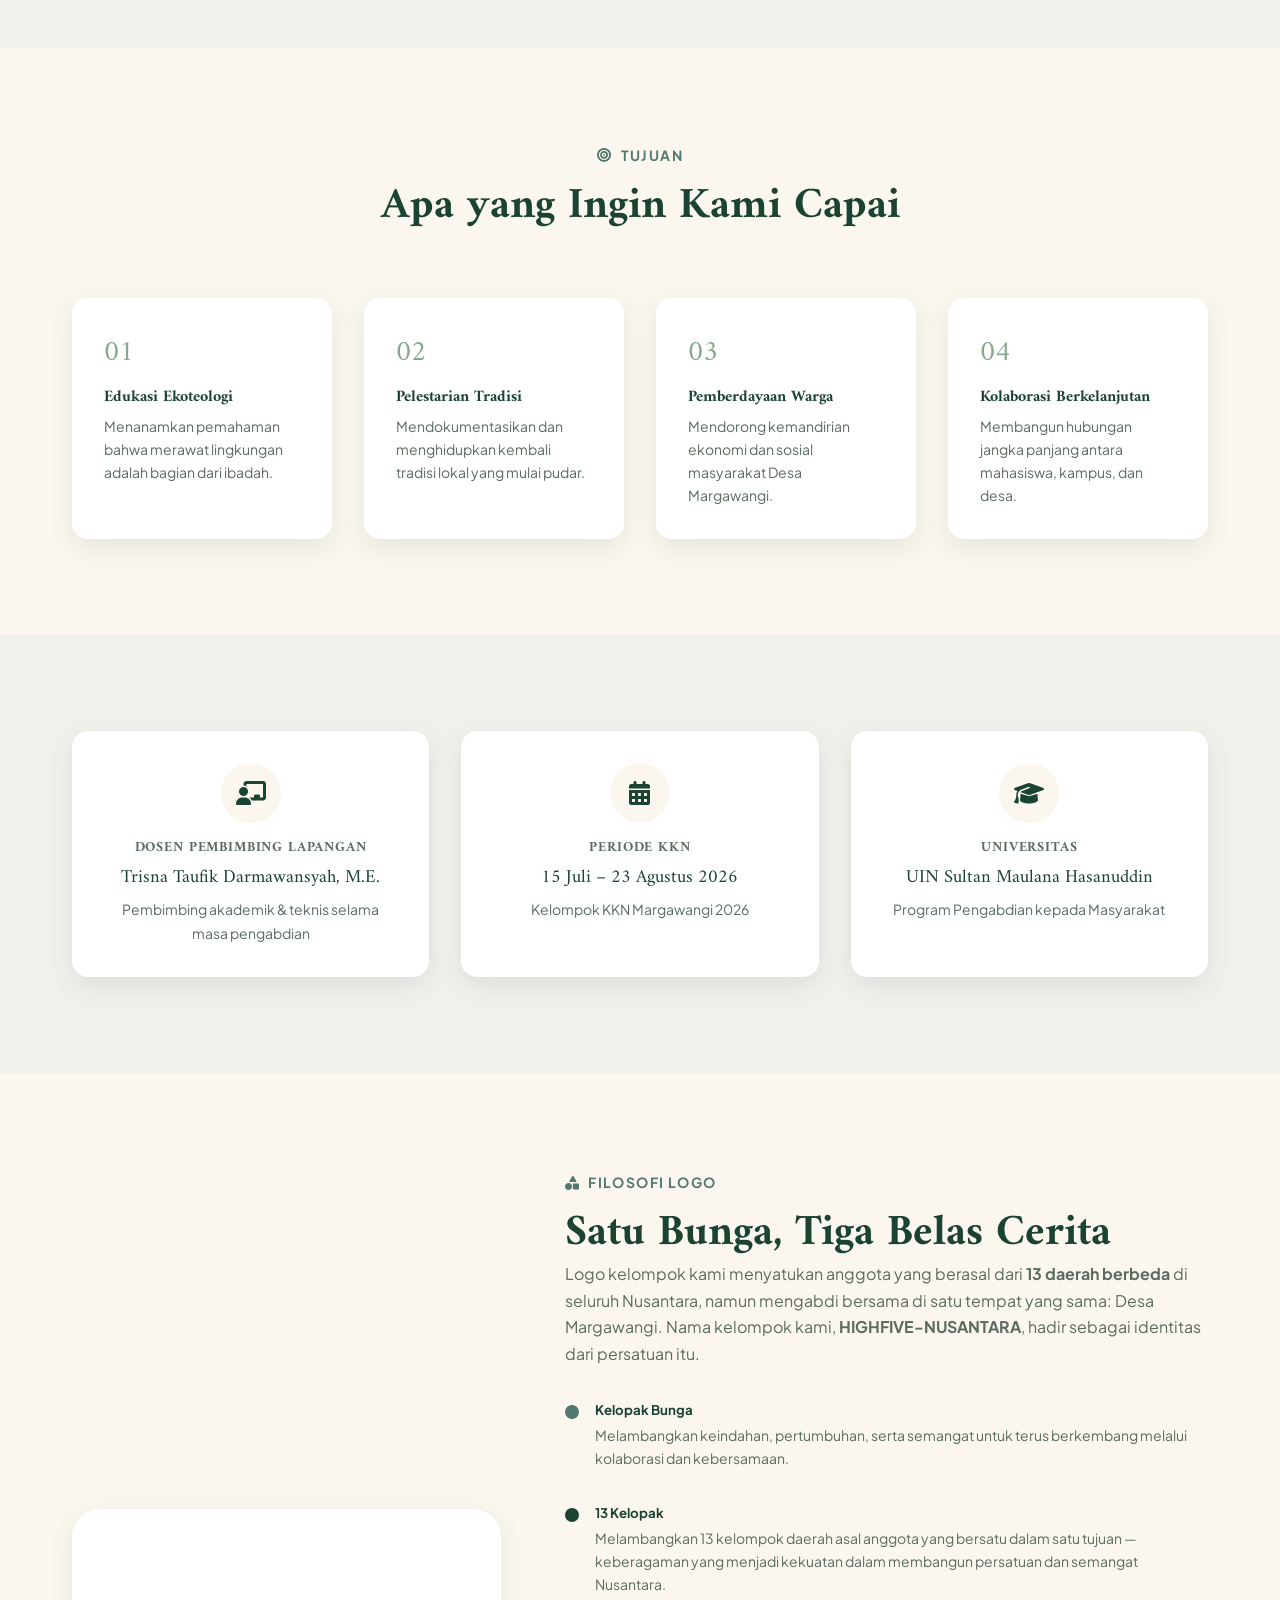
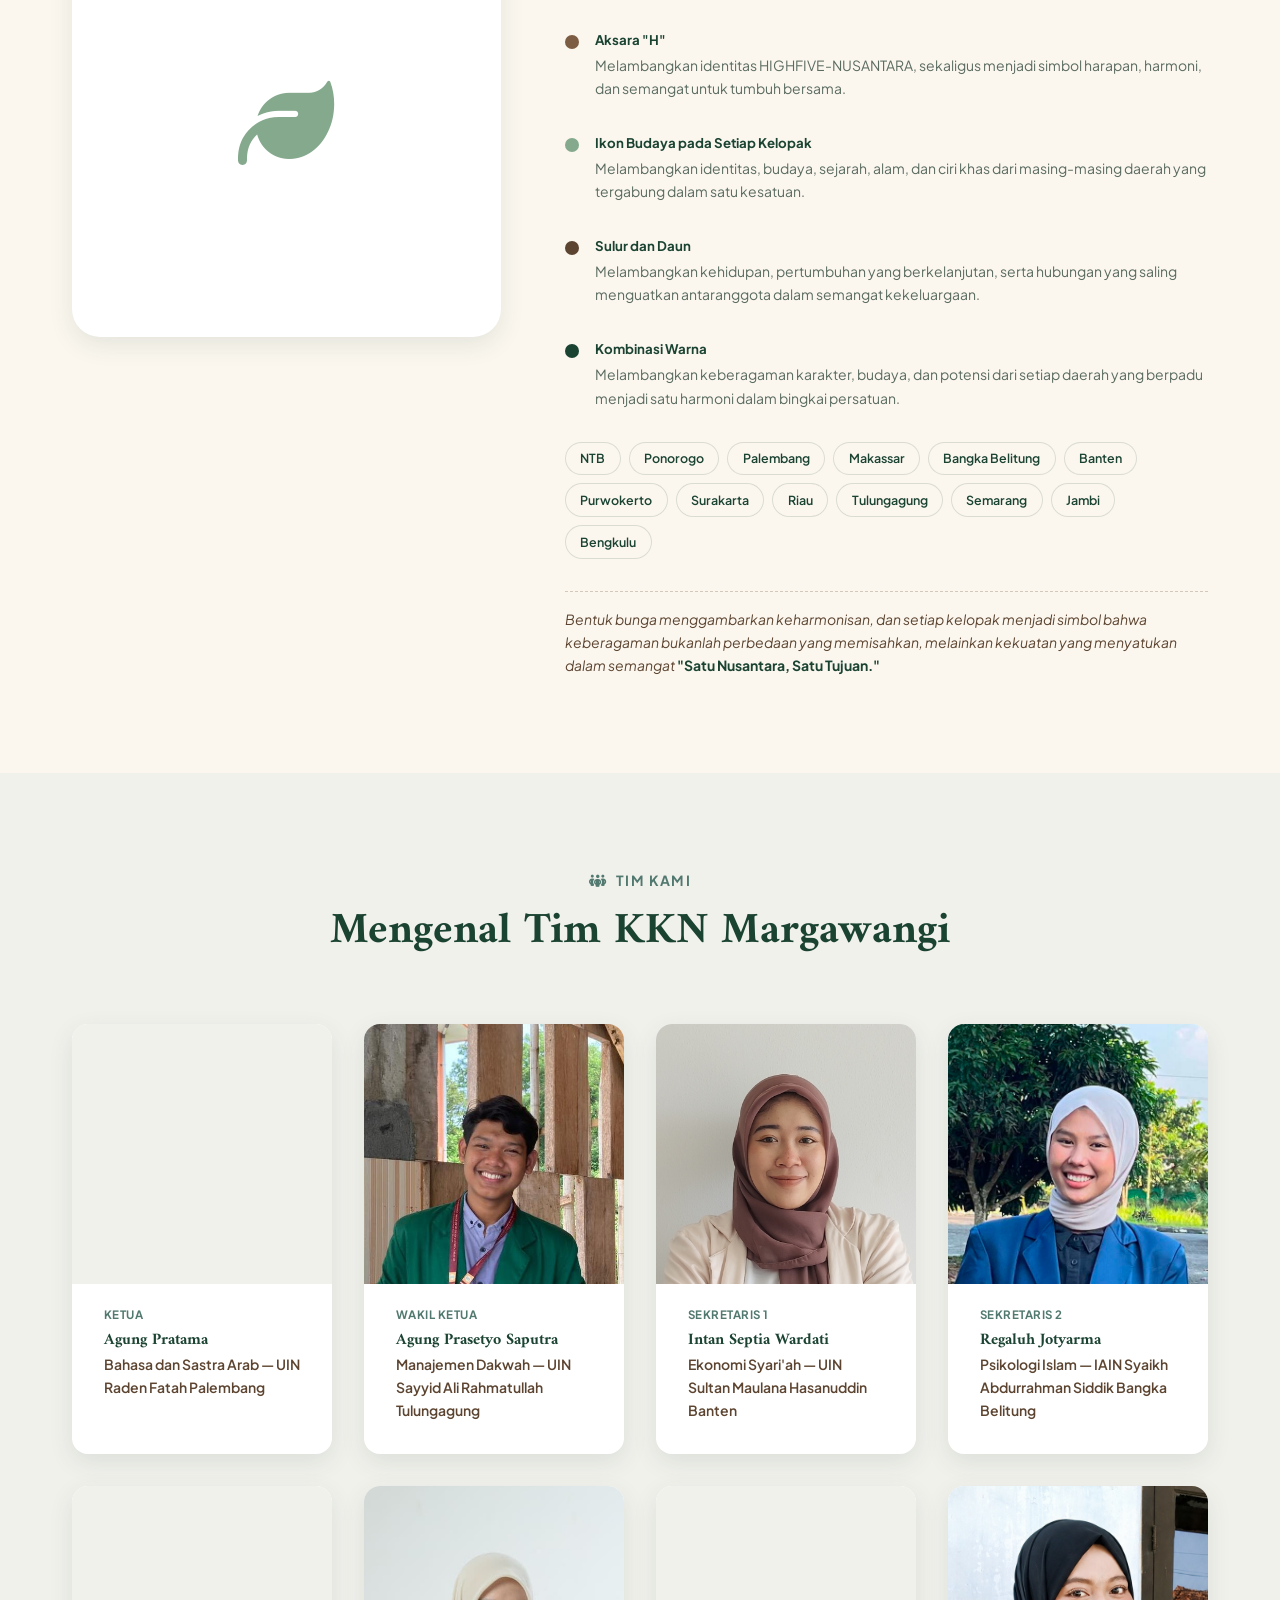
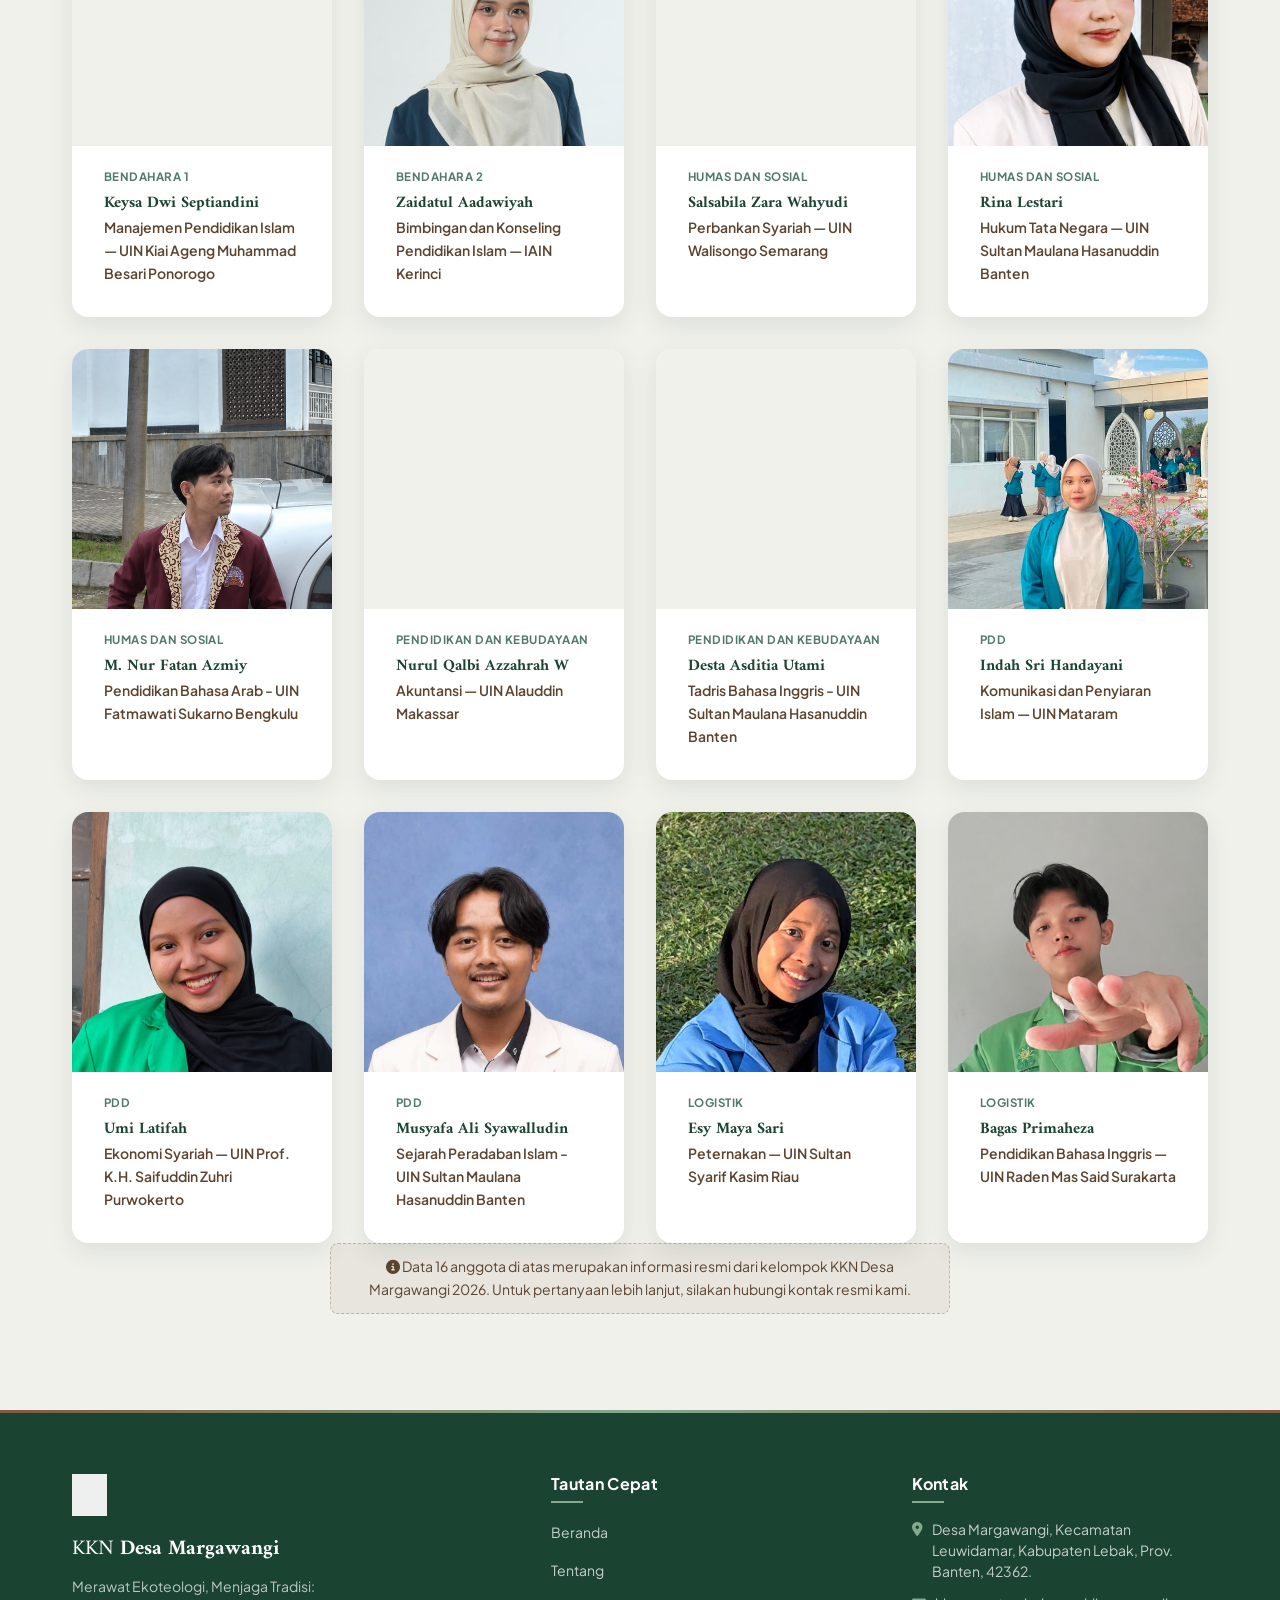
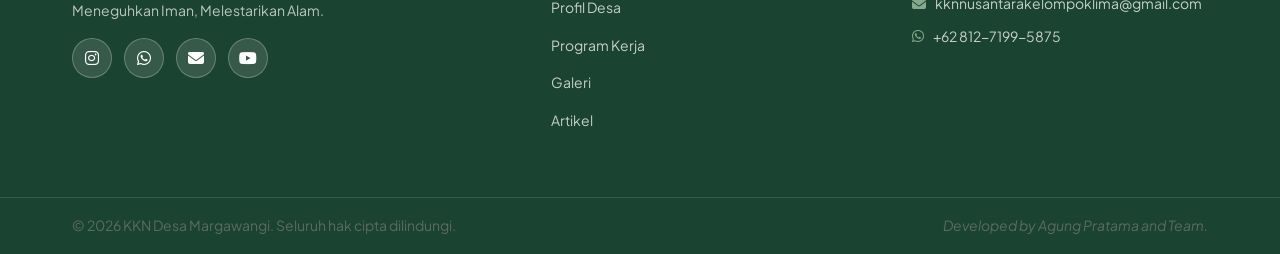
==== commit cfc45045: "perkembangan 2" ====
--- a/about.html
+++ b/about.html
@@ -217,7 +217,7 @@
       <div class="container logo-philosophy-inner">
 
         <div class="logo-philosophy-image anim-slide-right">
-          <img src="img/logo-kkn.PNG" alt="Logo HIGHVIV — KKN Desa Margawangi" loading="lazy" decoding="async" onerror="this.parentElement.classList.add('logo-fallback')">
+          <img src="img/logo-kkn.png" alt="Logo HIGHVIV — KKN Desa Margawangi" loading="lazy" decoding="async" onerror="this.parentElement.classList.add('logo-fallback')">
         </div>
 
         <div class="logo-philosophy-text anim-slide-left">
@@ -312,7 +312,7 @@
 
           <div class="team-card anim-slide-up">
             <div class="team-photo">
-              <img src="img/agung.jpg" alt="Agung Pratama" loading="lazy" decoding="async" onerror="this.parentElement.classList.add('img-fallback')">
+              <img src="img/agung.png" alt="Agung Pratama" loading="lazy" decoding="async" onerror="this.parentElement.classList.add('img-fallback')">
               <div class="team-overlay">
                 <div class="team-social">
                   <a href="https://instagram.com/prtm2_" target="_blank" rel="noopener" aria-label="Instagram Agung Pratama"><i class="fa-brands fa-instagram" aria-hidden="true"></i></a>
@@ -426,7 +426,7 @@
 
           <div class="team-card anim-slide-up delay-1">
             <div class="team-photo">
-              <img src="img/rina.jpg" alt="Rina Lestari" loading="lazy" decoding="async" onerror="this.parentElement.classList.add('img-fallback')">
+              <img src="img/rina.png" alt="Rina Lestari" loading="lazy" decoding="async" onerror="this.parentElement.classList.add('img-fallback')">
               <div class="team-overlay">
                 <div class="team-social">
                   <a href="https://www.instagram.com/_rlestarii" target="_blank" rel="noopener" aria-label="Instagram Rina Lestari"><i class="fa-brands fa-instagram" aria-hidden="true"></i></a>
@@ -442,7 +442,7 @@
 
           <div class="team-card anim-slide-up delay-2">
             <div class="team-photo">
-              <img src="img/nur-fatan.jpg" alt="M. Nur Fatan Azmiy" loading="lazy" decoding="async" onerror="this.parentElement.classList.add('img-fallback')">
+              <img src="img/nur-fatan.png" alt="M. Nur Fatan Azmiy" loading="lazy" decoding="async" onerror="this.parentElement.classList.add('img-fallback')">
               <div class="team-overlay">
                 <div class="team-social">
                   <a href="https://www.instagram.com/azmiyyoungs_" target="_blank" rel="noopener" aria-label="Instagram M. Nur Fatan Azmiy"><i class="fa-brands fa-instagram" aria-hidden="true"></i></a>
@@ -490,7 +490,7 @@
 
           <div class="team-card anim-slide-up delay-5">
             <div class="team-photo">
-              <img src="img/indah.jpg" alt="Indah Sri Handayani" loading="lazy" decoding="async" onerror="this.parentElement.classList.add('img-fallback')">
+              <img src="img/indah.jpeg" alt="Indah Sri Handayani" loading="lazy" decoding="async" onerror="this.parentElement.classList.add('img-fallback')">
               <div class="team-overlay">
                 <div class="team-social">
                   <a href="https://www.instagram.com/1ndahh_nya" target="_blank" rel="noopener" aria-label="Instagram Indah Sri Handayani"><i class="fa-brands fa-instagram" aria-hidden="true"></i></a>
@@ -522,7 +522,7 @@
 
           <div class="team-card anim-slide-up delay-1">
             <div class="team-photo">
-              <img src="img/tim-14.jpg" alt="Musyafa Ali Syawalludin" loading="lazy" decoding="async" onerror="this.parentElement.classList.add('img-fallback')">
+              <img src="img/ali.jpeg" alt="Musyafa Ali Syawalludin" loading="lazy" decoding="async" onerror="this.parentElement.classList.add('img-fallback')">
               <div class="team-overlay">
                 <div class="team-social">
                   <a href="https://instagram.com/musyafaalii" target="_blank" rel="noopener" aria-label="Instagram Musyafa Ali Syawalludin"><i class="fa-brands fa-instagram" aria-hidden="true"></i></a>
@@ -538,7 +538,7 @@
 
           <div class="team-card anim-slide-up delay-2">
             <div class="team-photo">
-              <img src="img/tim-15.jpg" alt="Esy Maya Sari" loading="lazy" decoding="async" onerror="this.parentElement.classList.add('img-fallback')">
+              <img src="img/esy.jpg" alt="Esy Maya Sari" loading="lazy" decoding="async" onerror="this.parentElement.classList.add('img-fallback')">
               <div class="team-overlay">
                 <div class="team-social">
                   <a href="https://www.instagram.com/esymaya_" target="_blank" rel="noopener" aria-label="Instagram Esy Maya Sari"><i class="fa-brands fa-instagram" aria-hidden="true"></i></a>
@@ -554,7 +554,7 @@
 
           <div class="team-card anim-slide-up delay-3">
             <div class="team-photo">
-              <img src="img/tim-16.jpg" alt="Bagas Primaheza" loading="lazy" decoding="async" onerror="this.parentElement.classList.add('img-fallback')">
+              <img src="img/eza.png" alt="Bagas Primaheza" loading="lazy" decoding="async" onerror="this.parentElement.classList.add('img-fallback')">
               <div class="team-overlay">
                 <div class="team-social">
                   <a href="https://www.linkedin.com/in/bagas-primaheza-683b0a3a0?utm_source=share_via&utm_content=profile&utm_medium=member_android" target="_blank" rel="noopener" aria-label="LinkedIn Bagas Primaheza"><i class="fa-brands fa-linkedin-in" aria-hidden="true"></i></a>
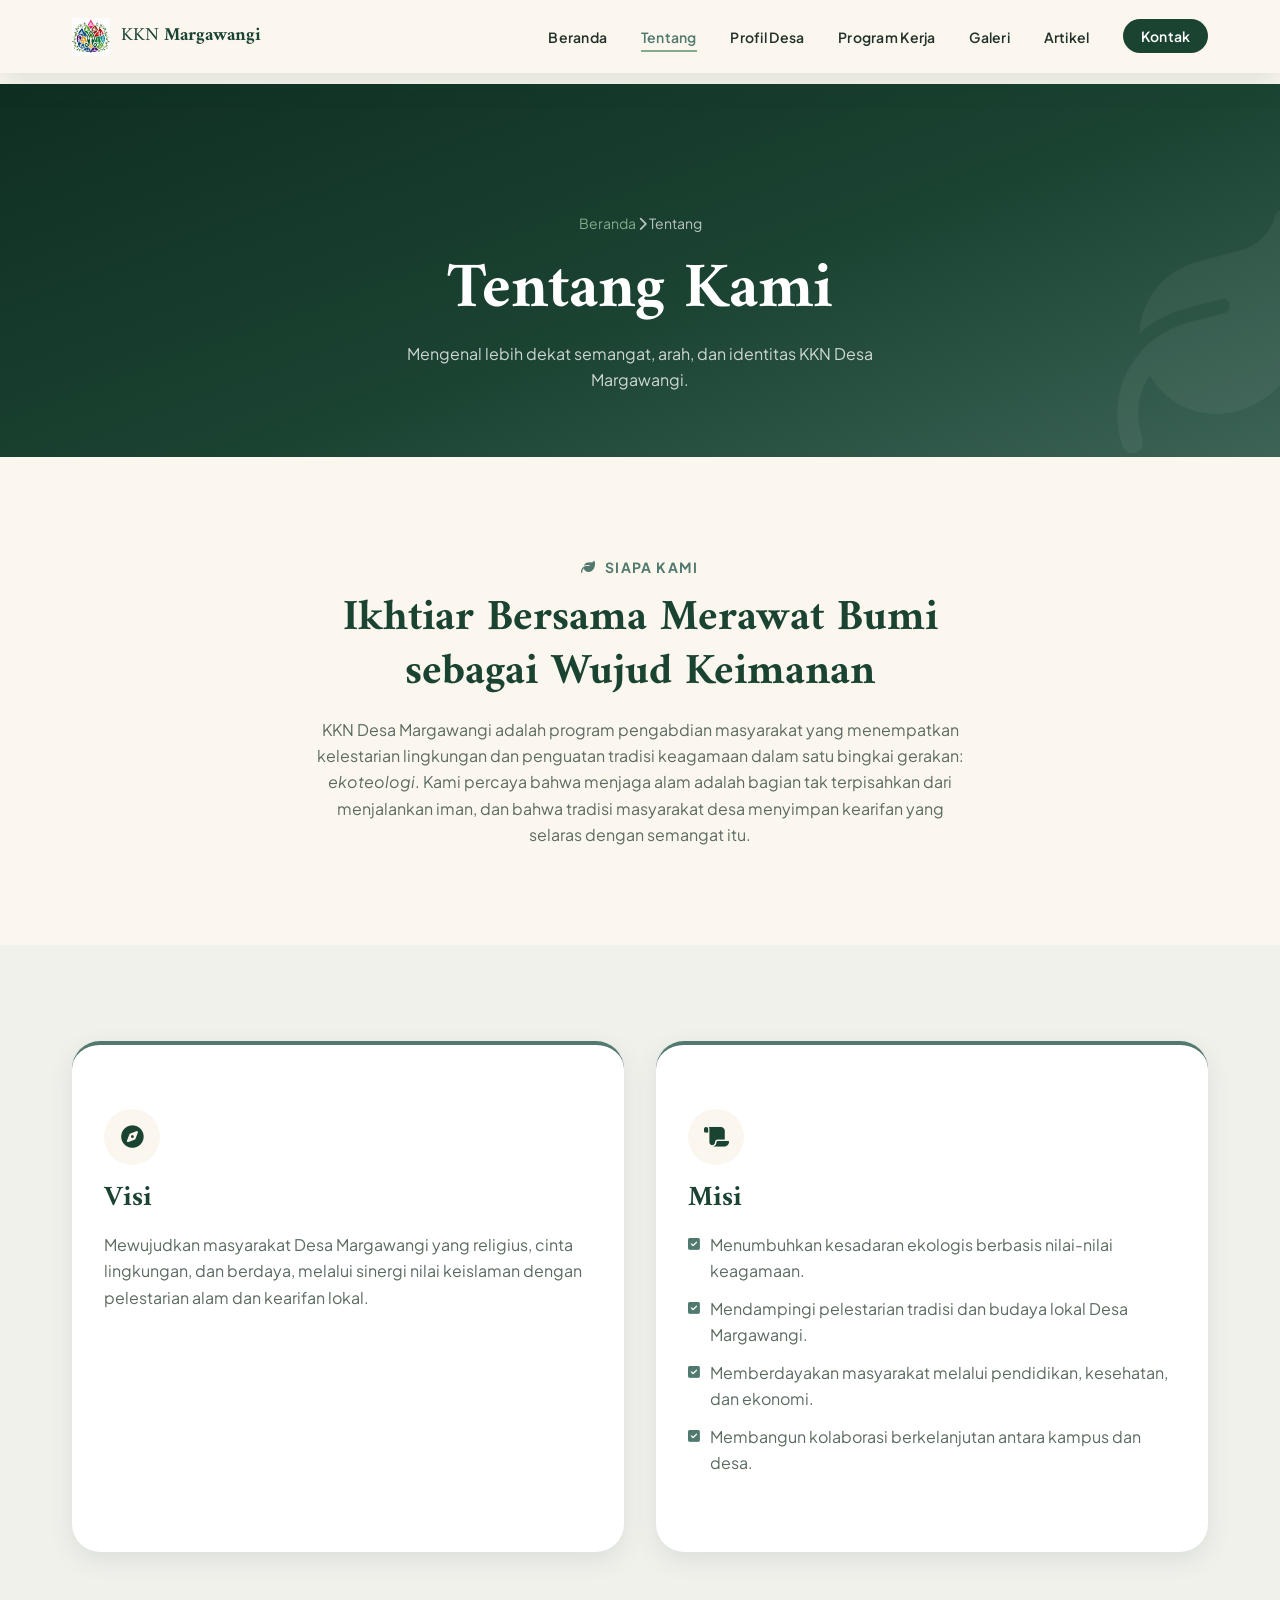
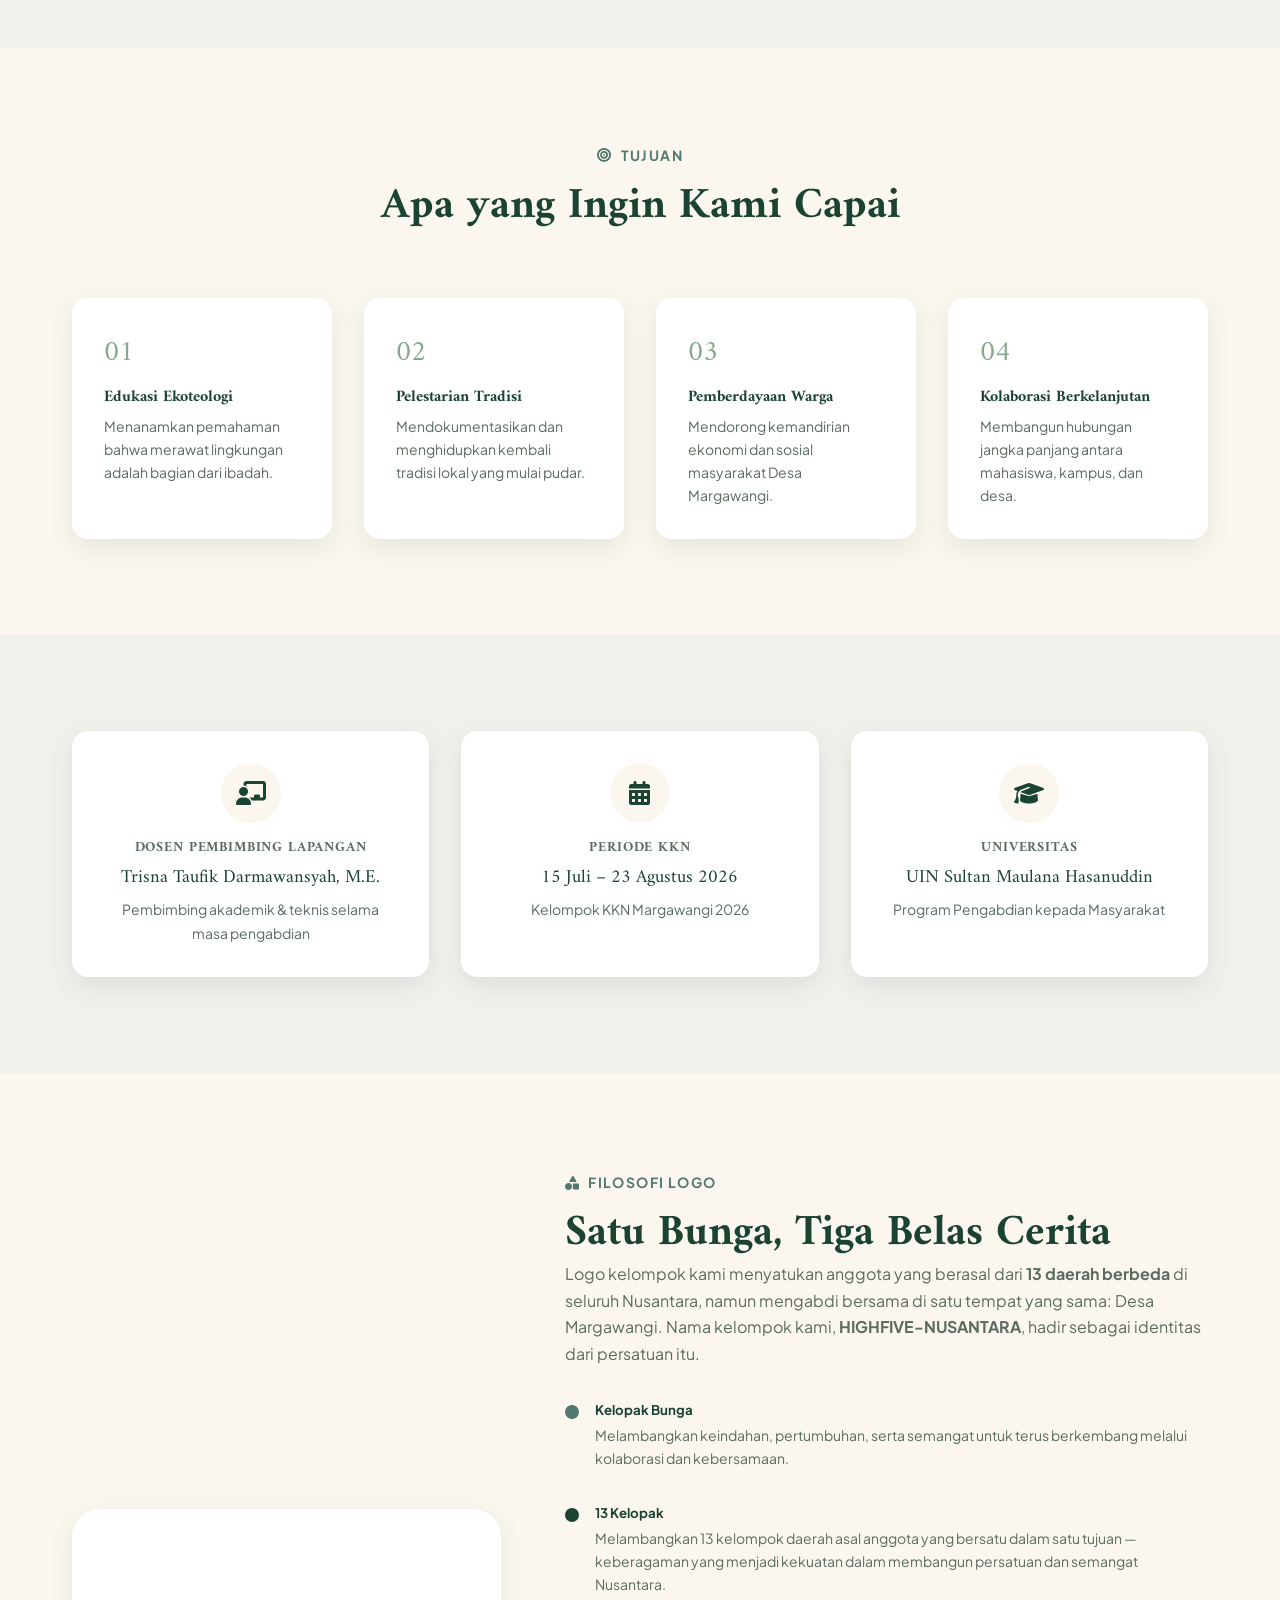
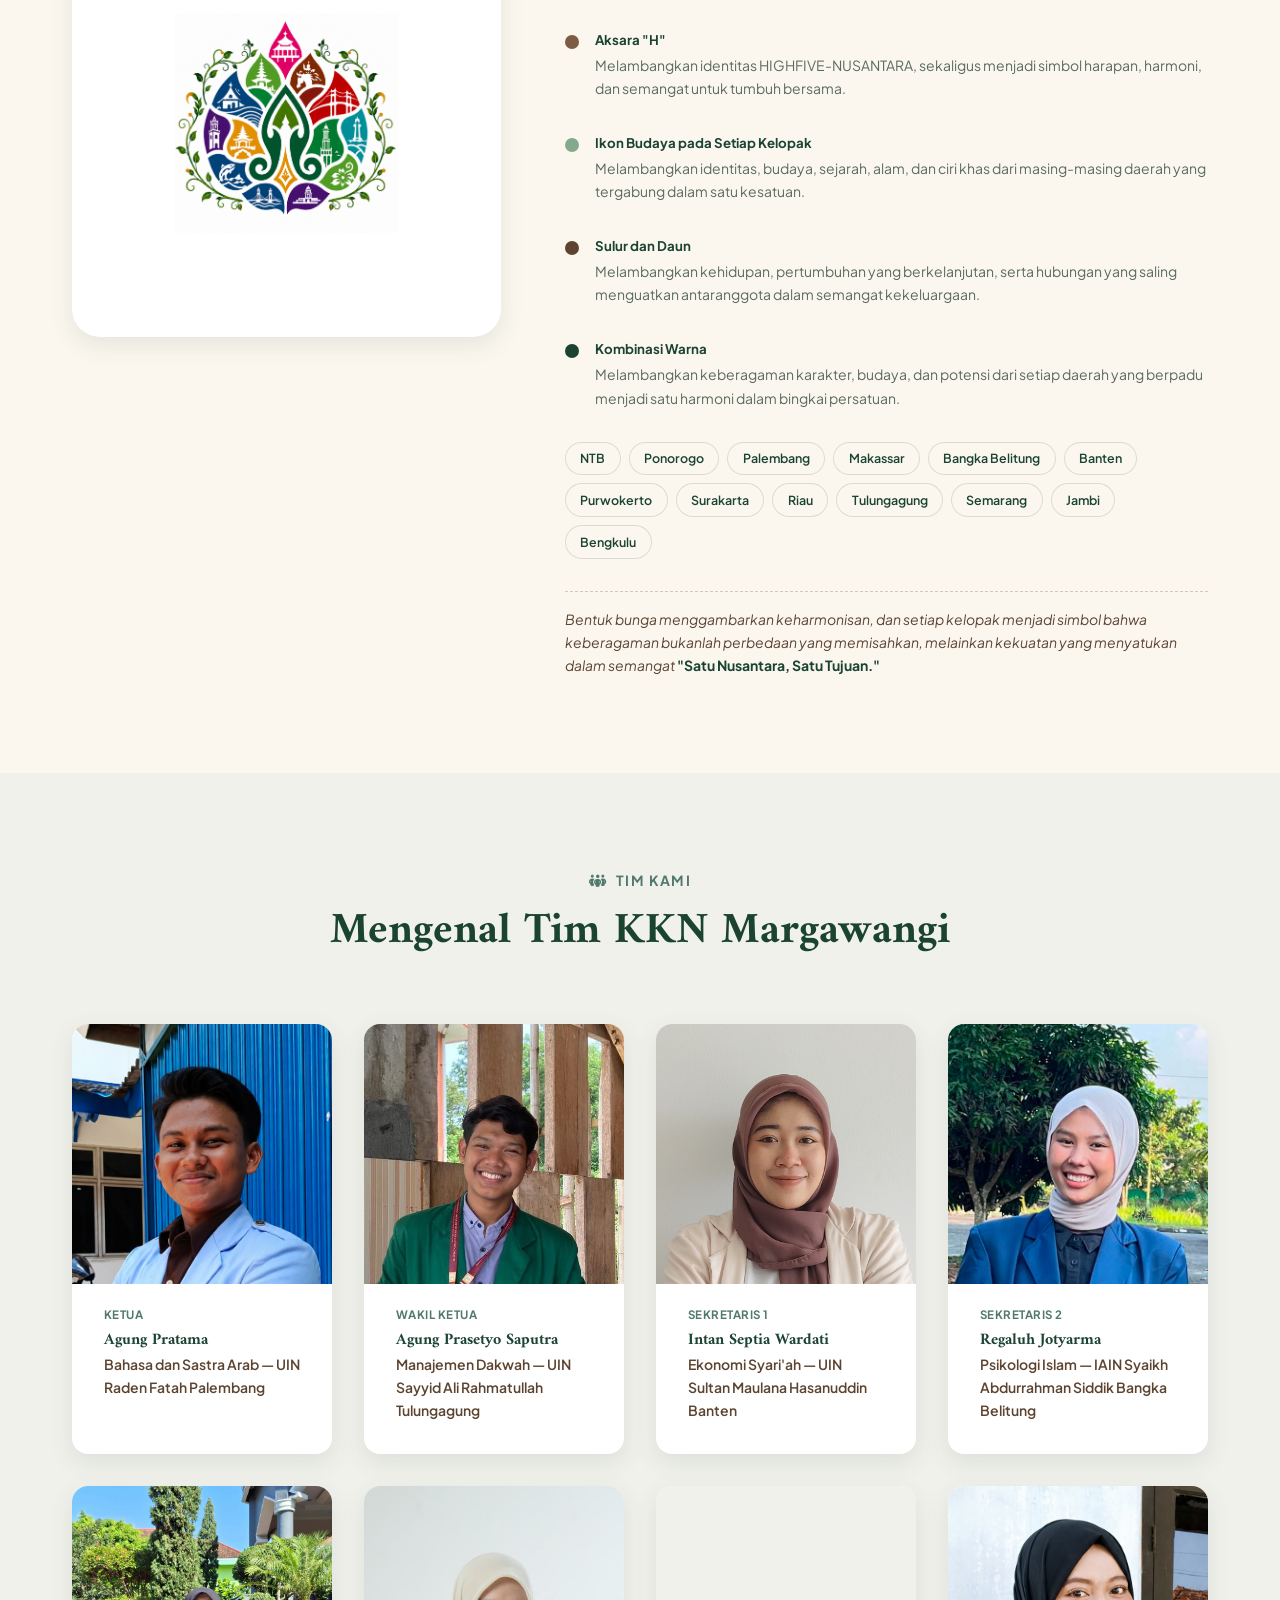
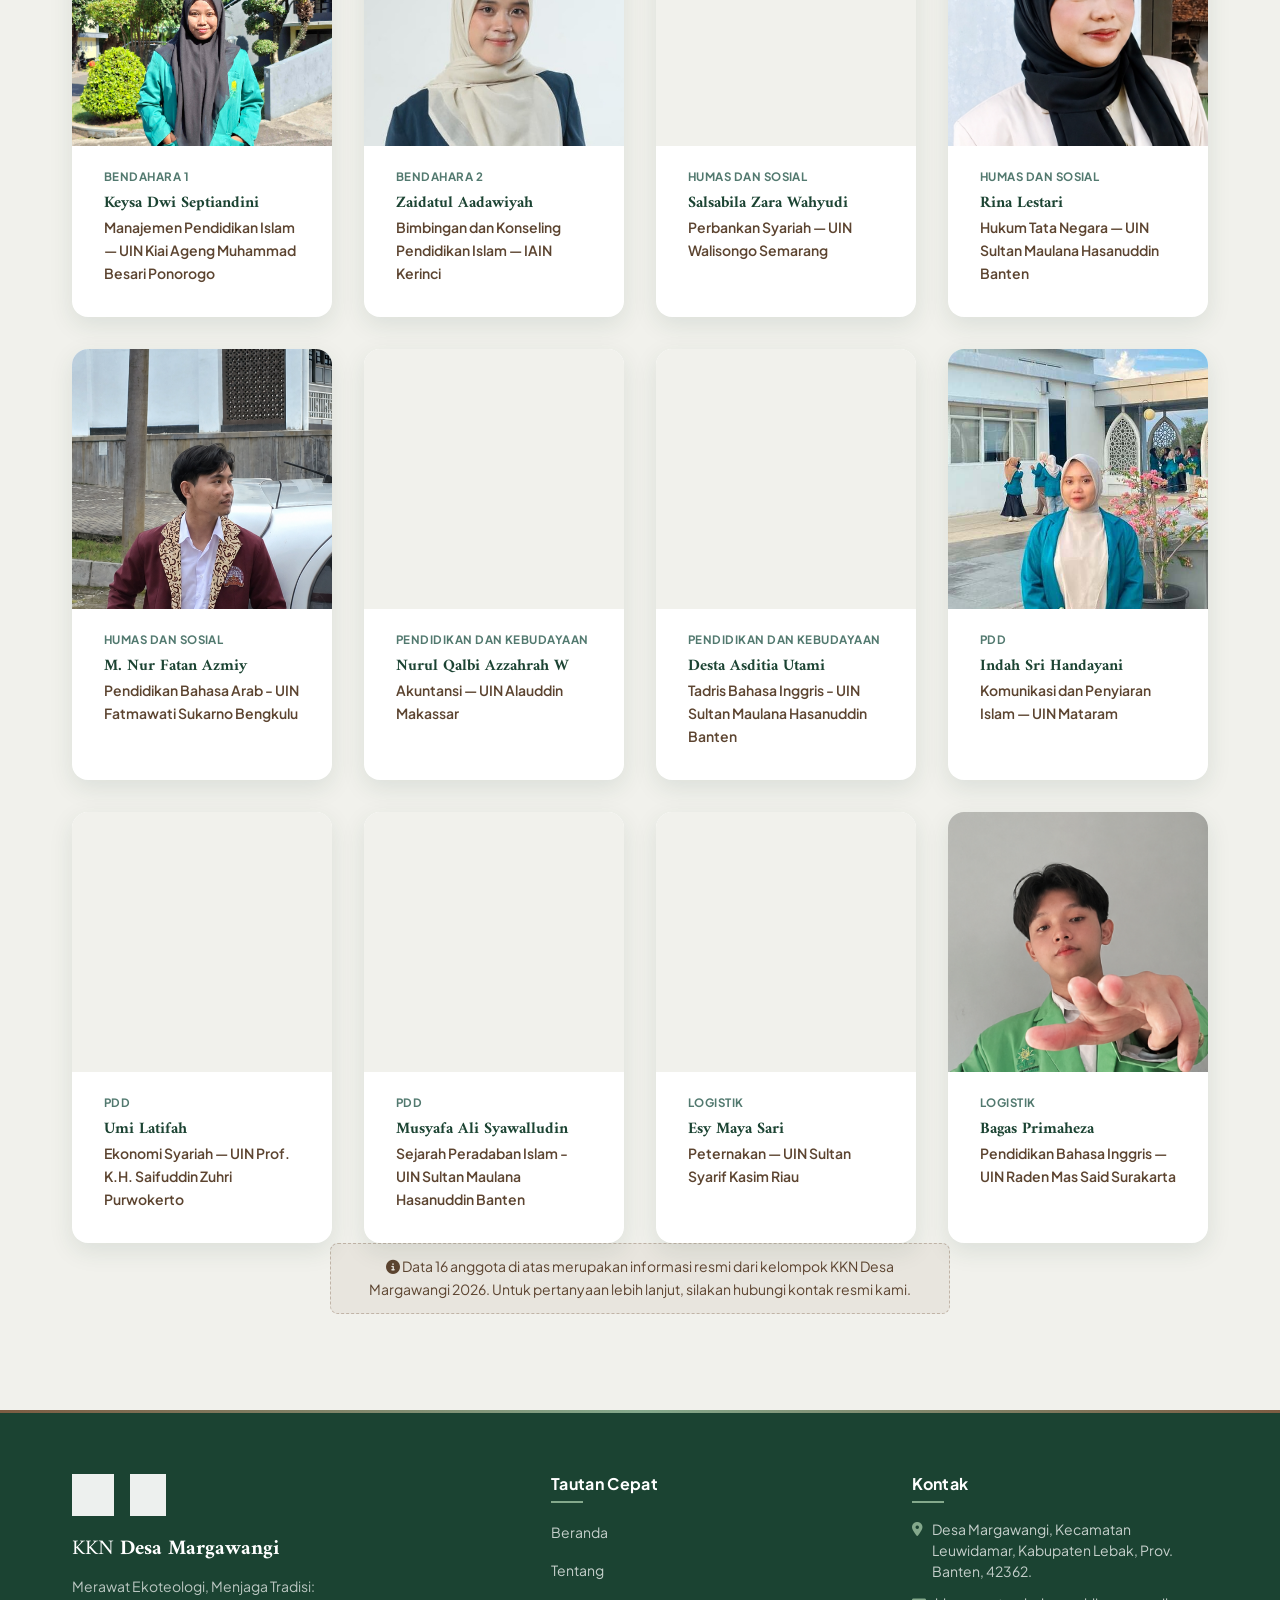
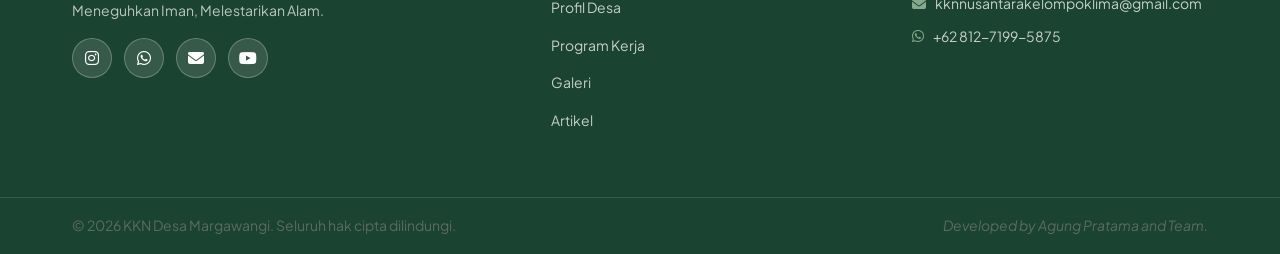
==== commit cbde7493: "logo lagi" ====
--- a/about.html
+++ b/about.html
@@ -54,7 +54,7 @@
     <div class="container navbar-inner">
 
       <a href="index.html" class="navbar-brand" aria-label="Beranda KKN Desa Margawangi">
-        <img src="img/logo-kkn.png" alt="" class="navbar-logo" onerror="this.style.display='none'">
+        <img src="img/logo-kelompok.jpg" alt="" class="navbar-logo" onerror="this.style.display='none'">
         <span class="navbar-brand-text">KKN <strong>Margawangi</strong></span>
       </a>
 
@@ -217,7 +217,7 @@
       <div class="container logo-philosophy-inner">
 
         <div class="logo-philosophy-image anim-slide-right">
-          <img src="img/logo-kkn.png" alt="Logo HIGHVIV — KKN Desa Margawangi" loading="lazy" decoding="async" onerror="this.parentElement.classList.add('logo-fallback')">
+          <img src="img/logo-kelompok.jpg" alt="Logo HIGHVIV — KKN Desa Margawangi" loading="lazy" decoding="async" onerror="this.parentElement.classList.add('logo-fallback')">
         </div>
 
         <div class="logo-philosophy-text anim-slide-left">
@@ -584,7 +584,7 @@
 
       <div class="footer-brand">
         <div class="footer-brand-logos">
-          <img src="img/logo-kkn.png" alt="" class="footer-logo" onerror="this.style.display='none'">
+          <img src="img/logo-kelompok.jpg" alt="" class="footer-logo" onerror="this.style.display='none'">
           <img src="img/logo-universitas.png" alt="" class="footer-logo" onerror="this.style.display='none'">
         </div>
         <p class="footer-brand-text">KKN <strong>Desa Margawangi</strong></p>
